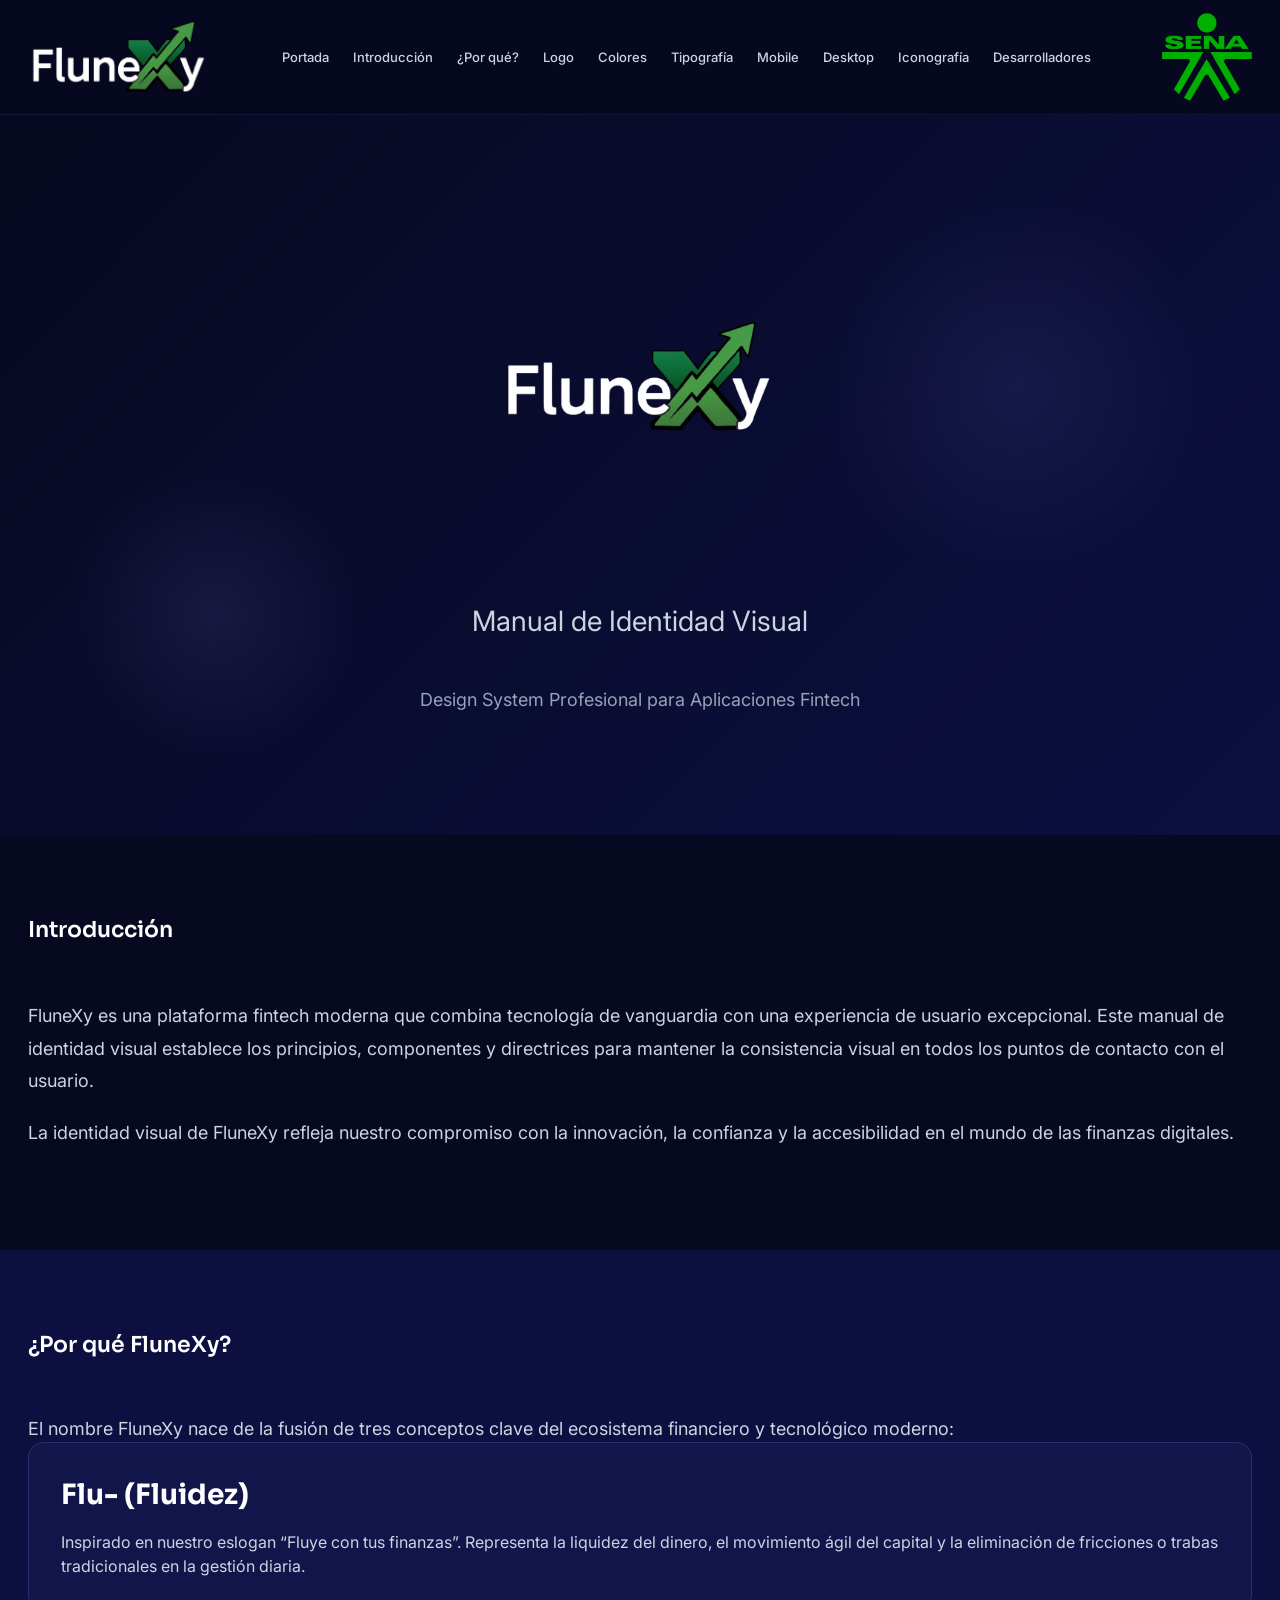
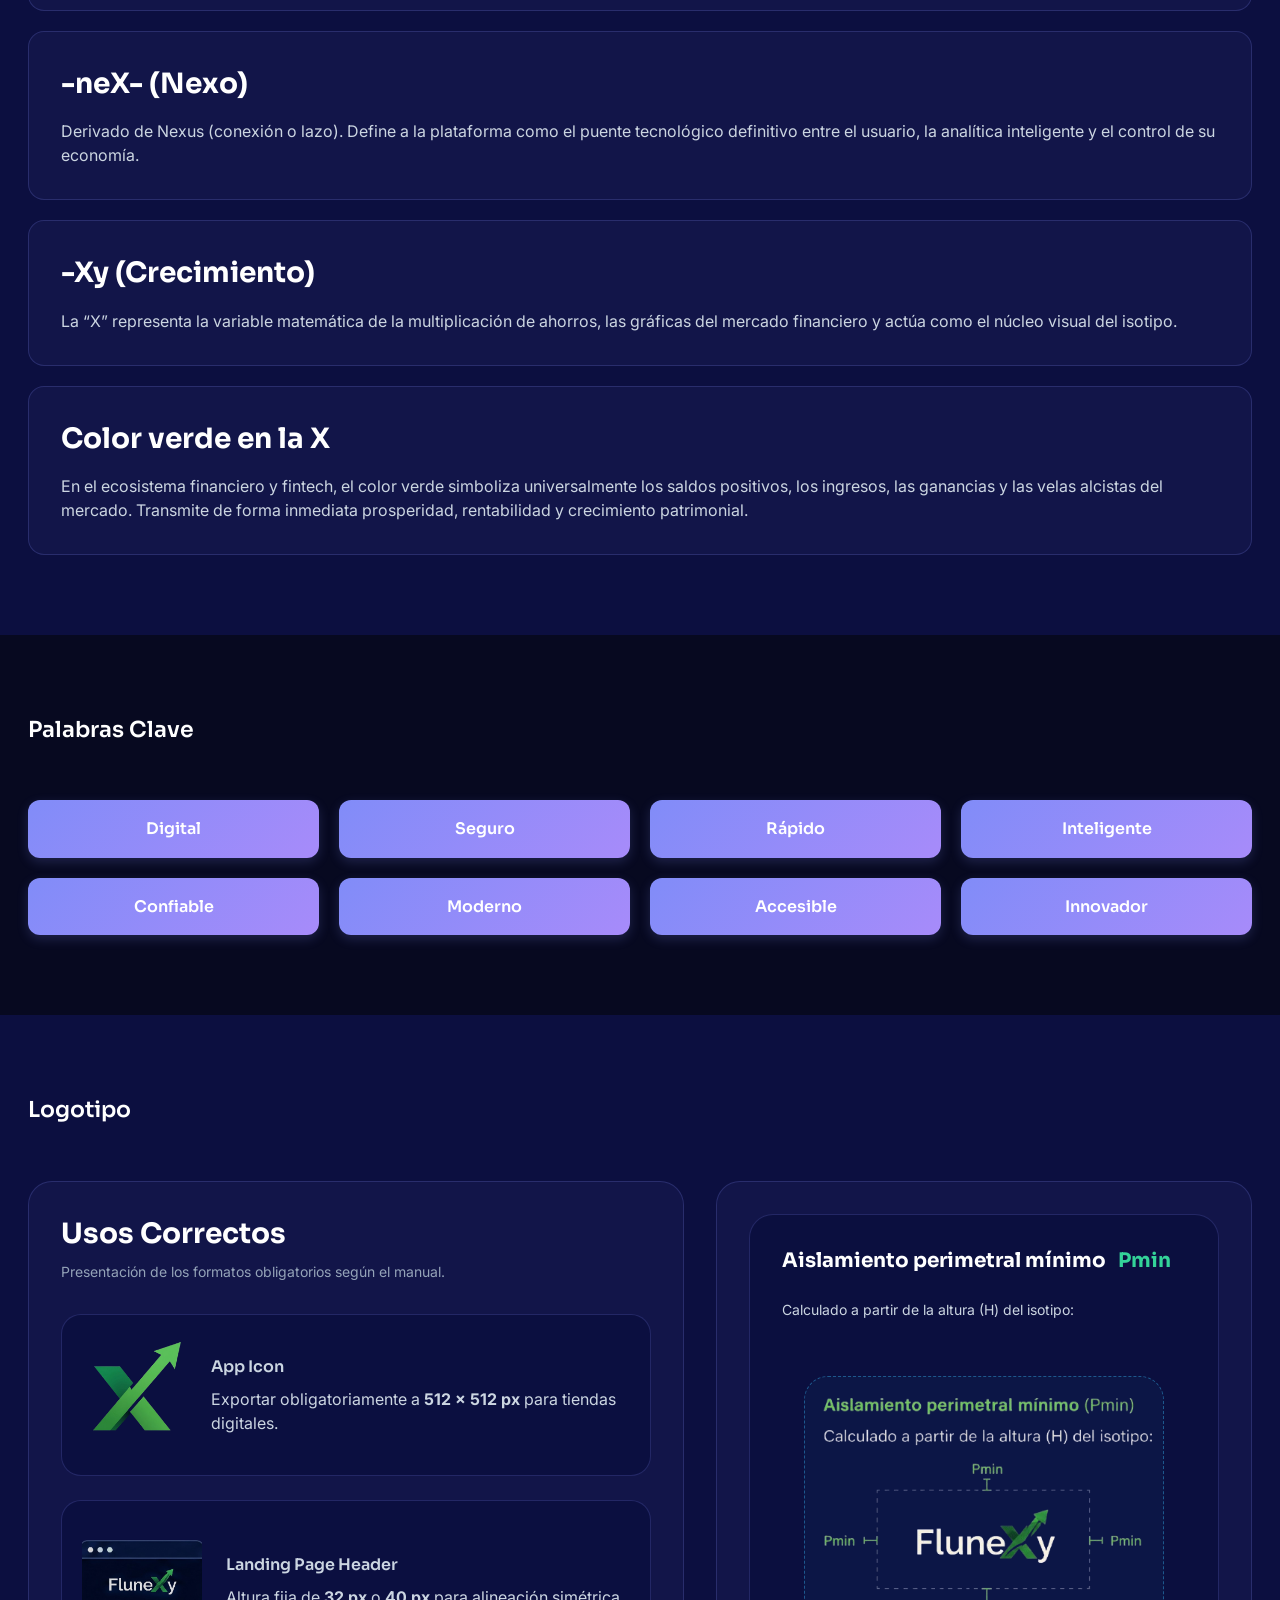
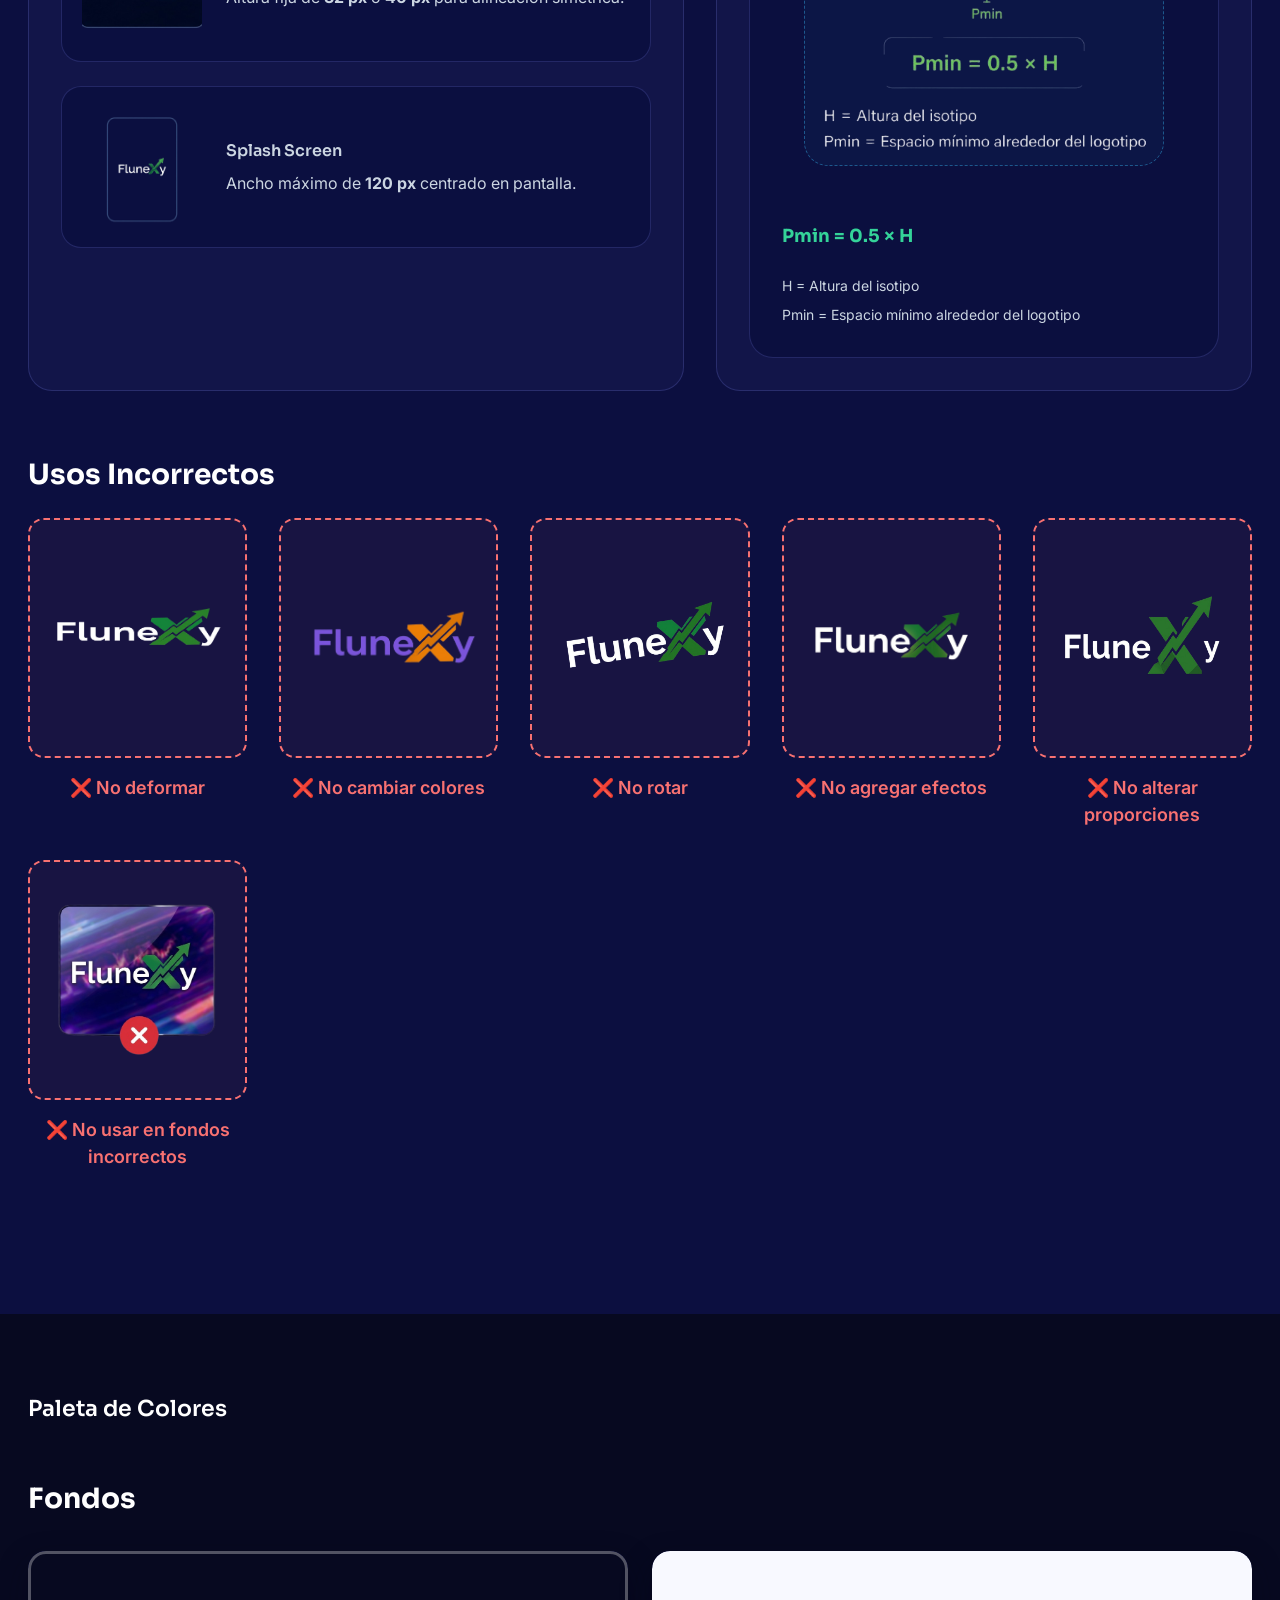
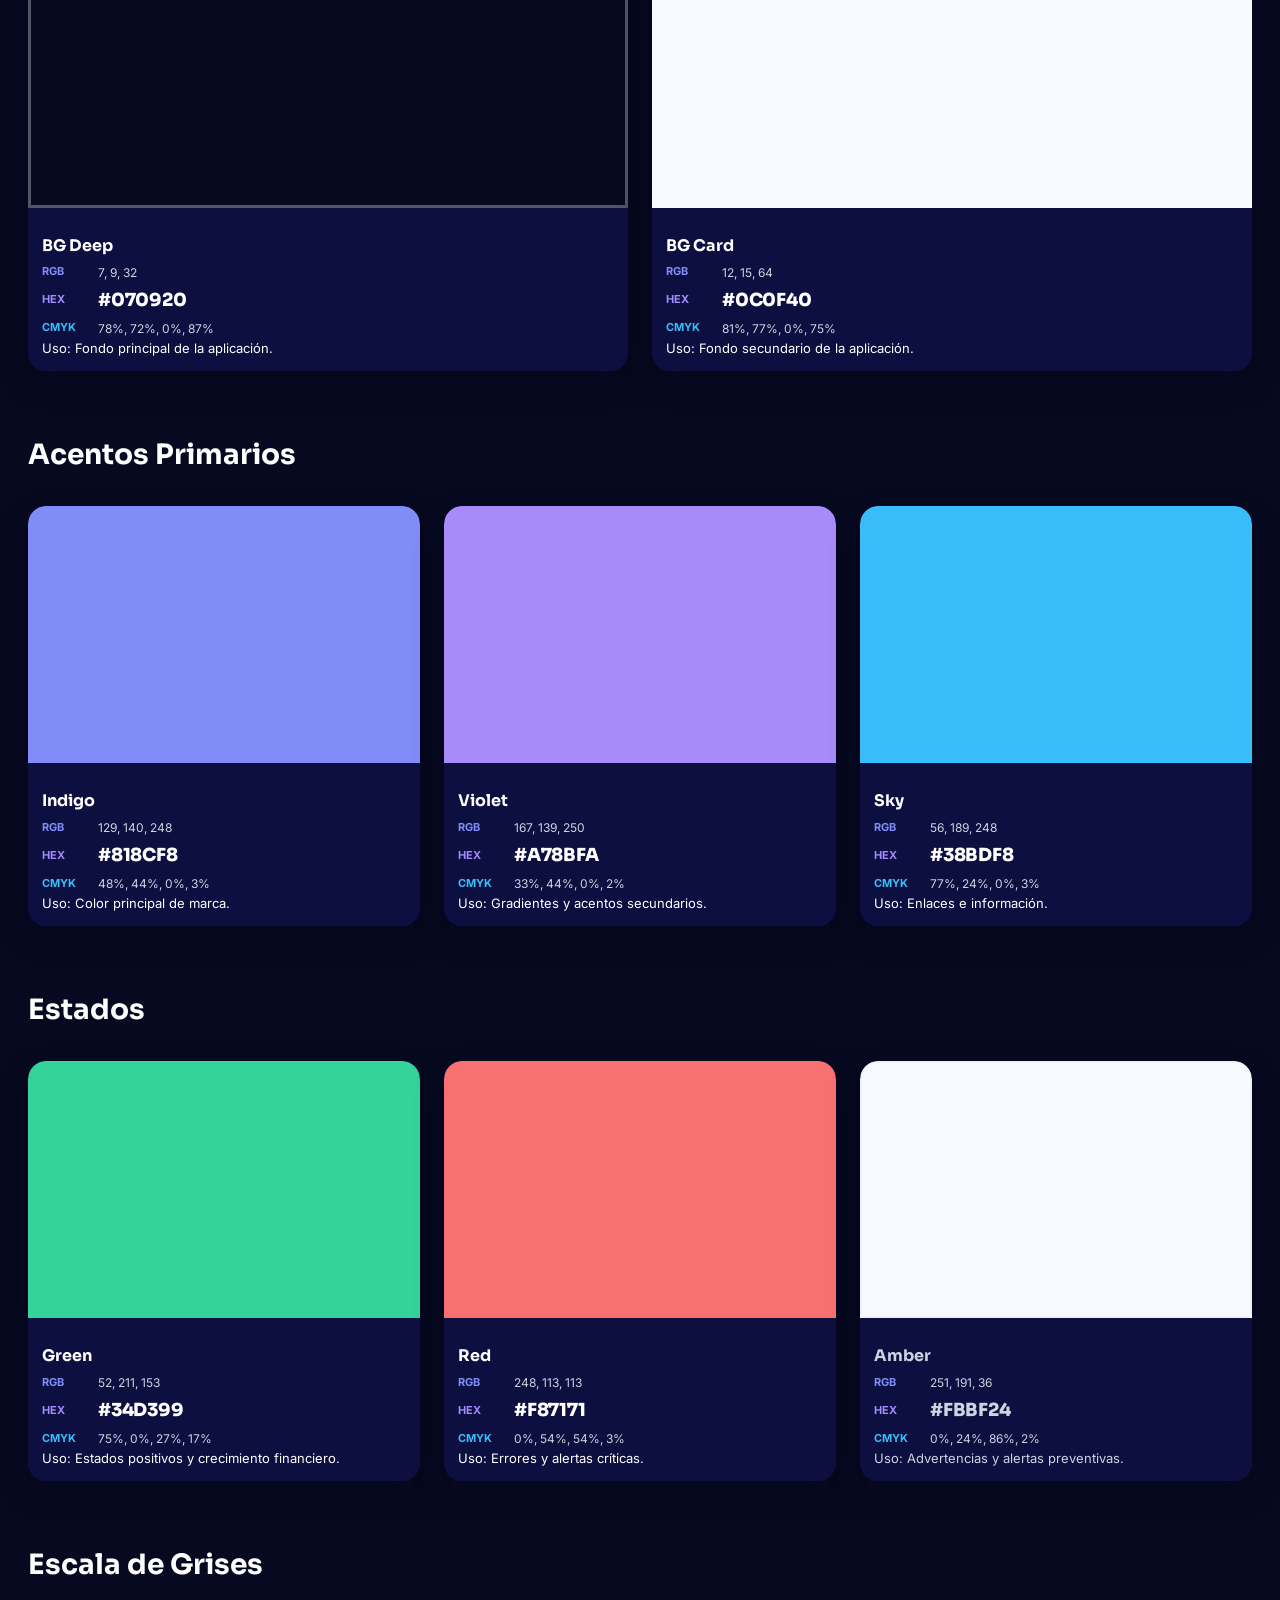
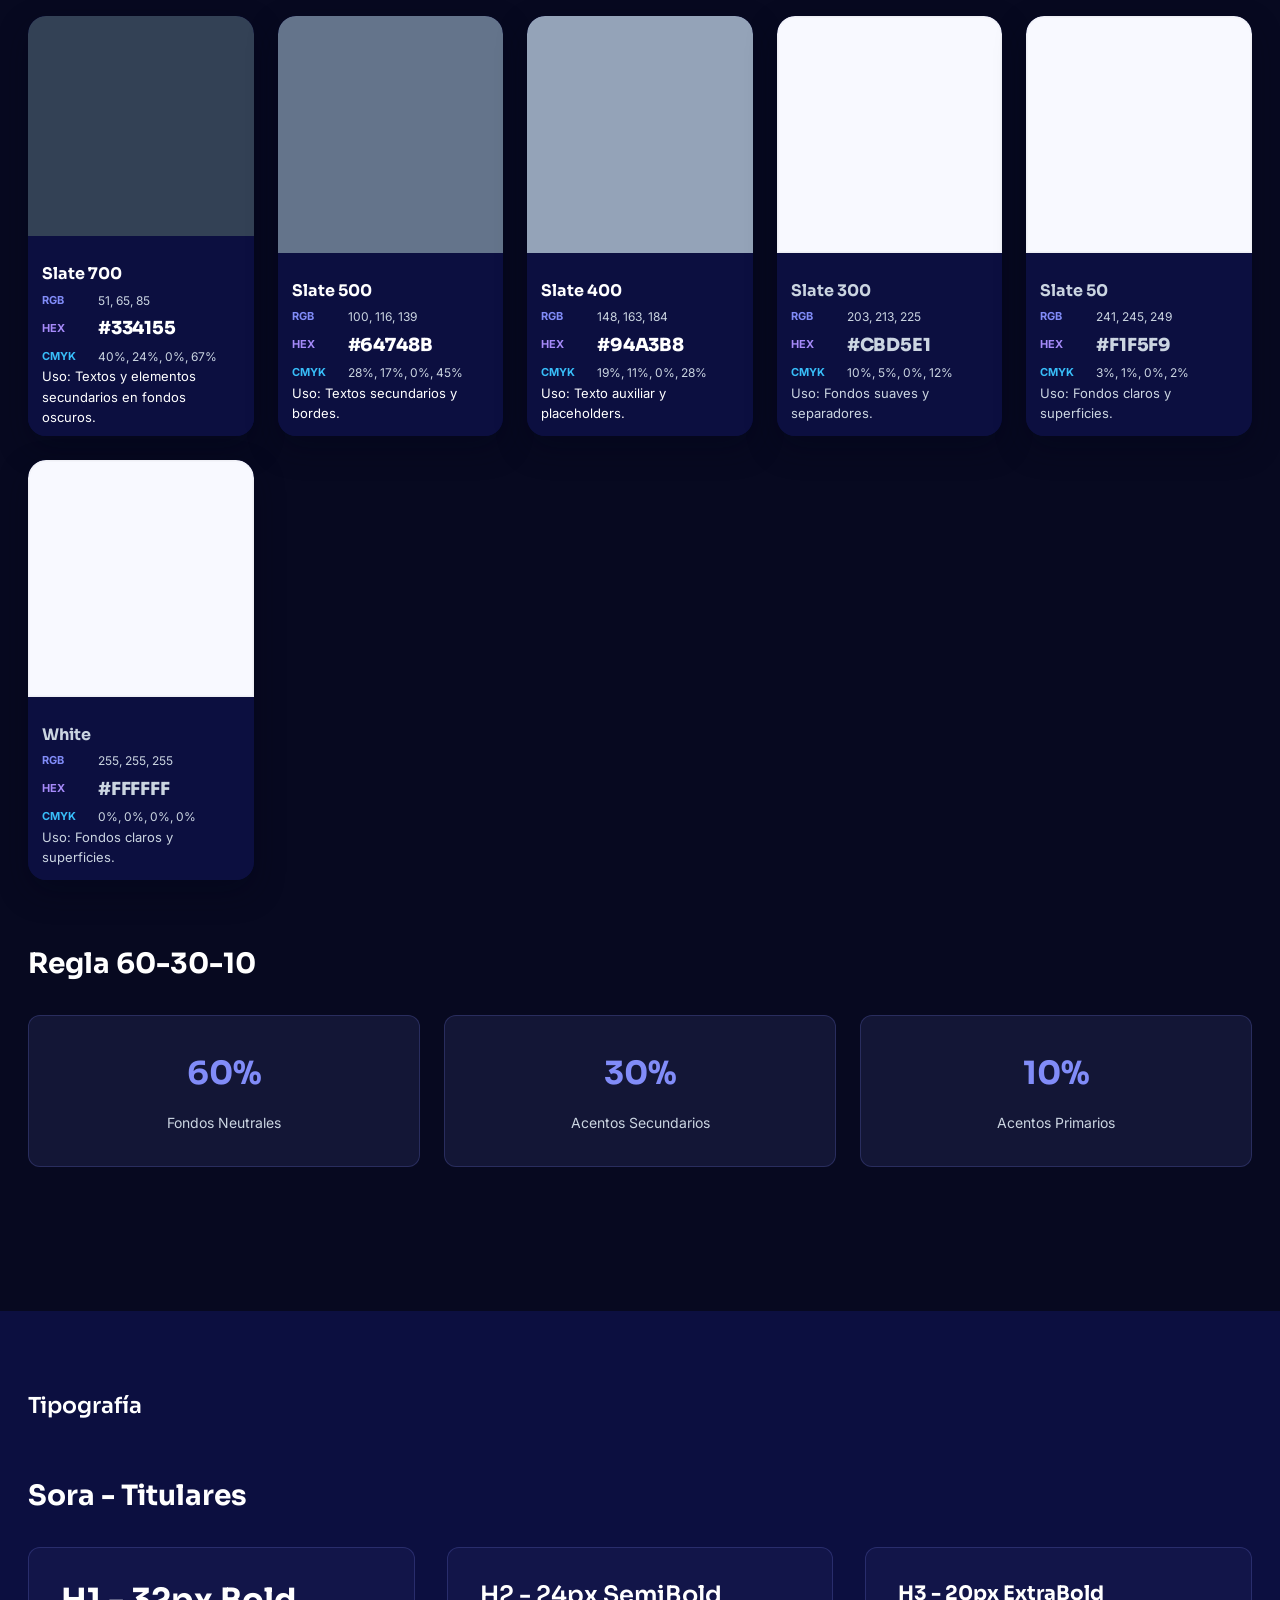
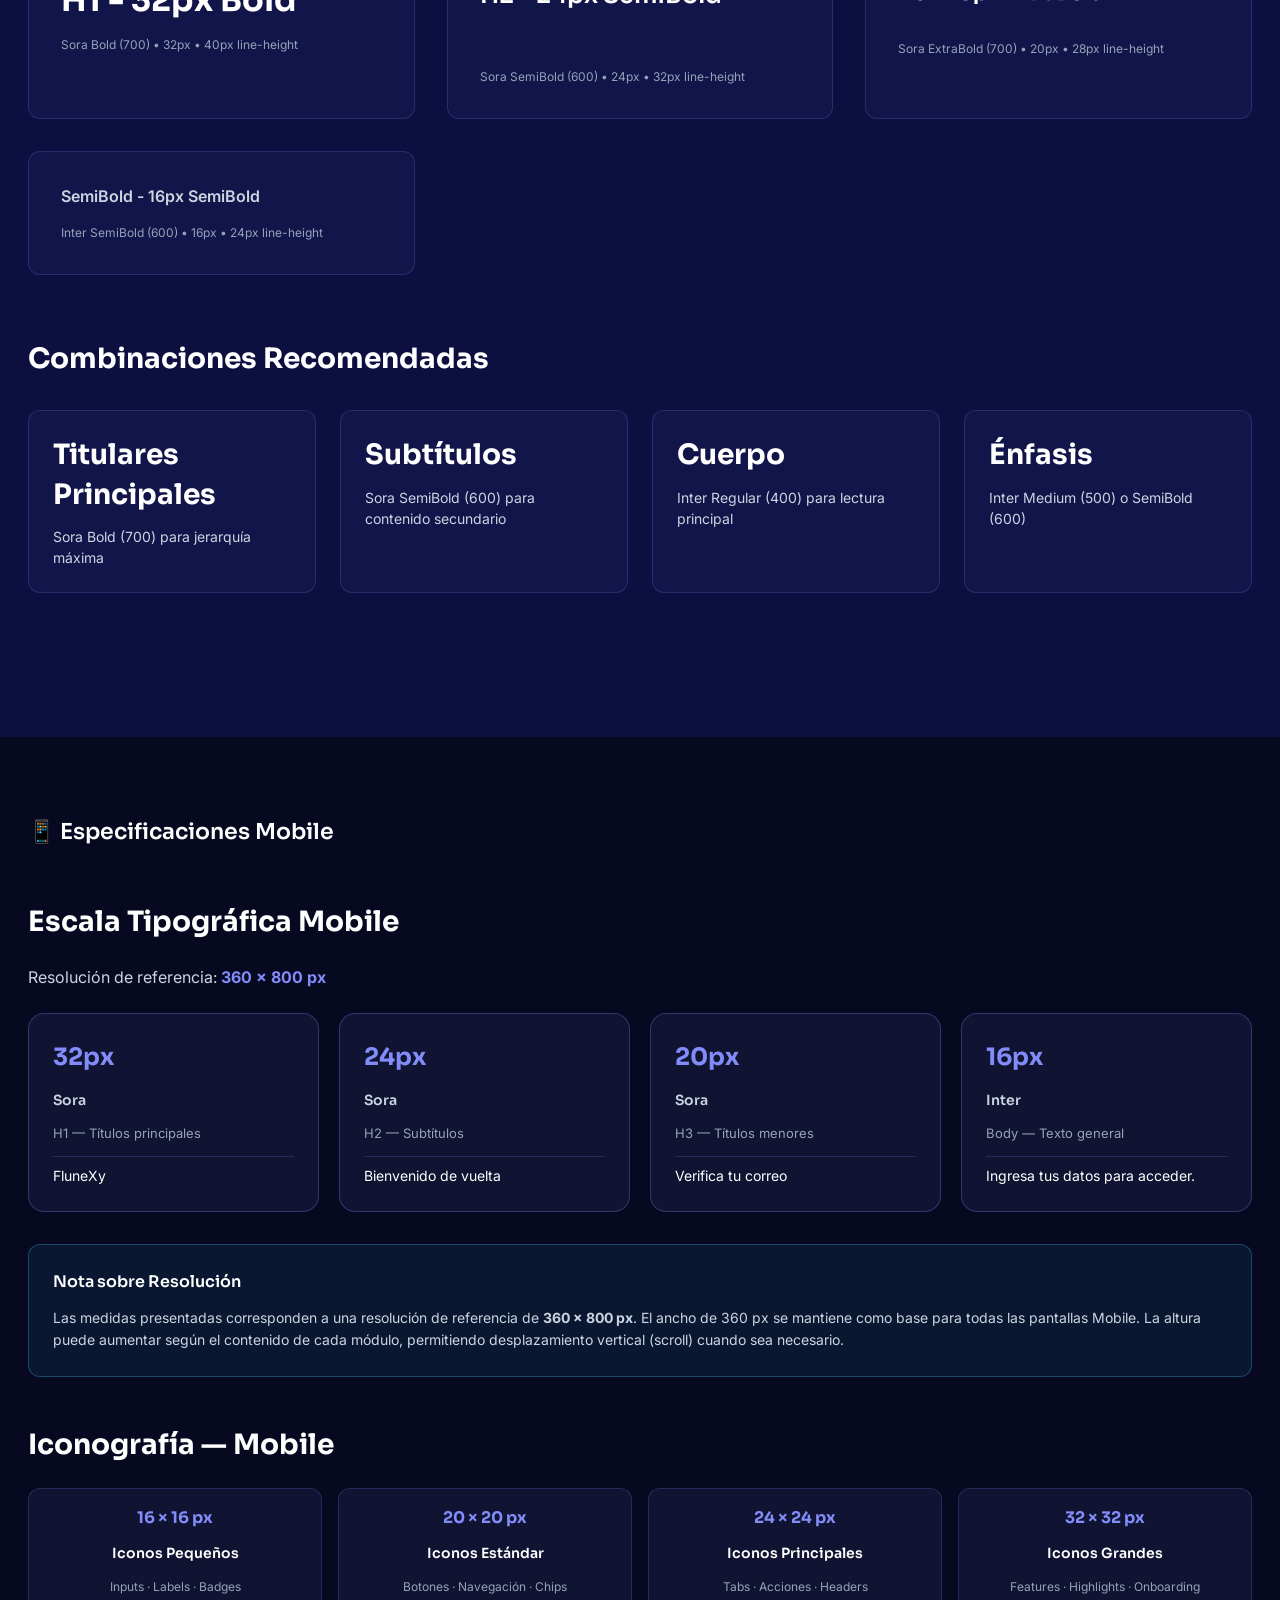
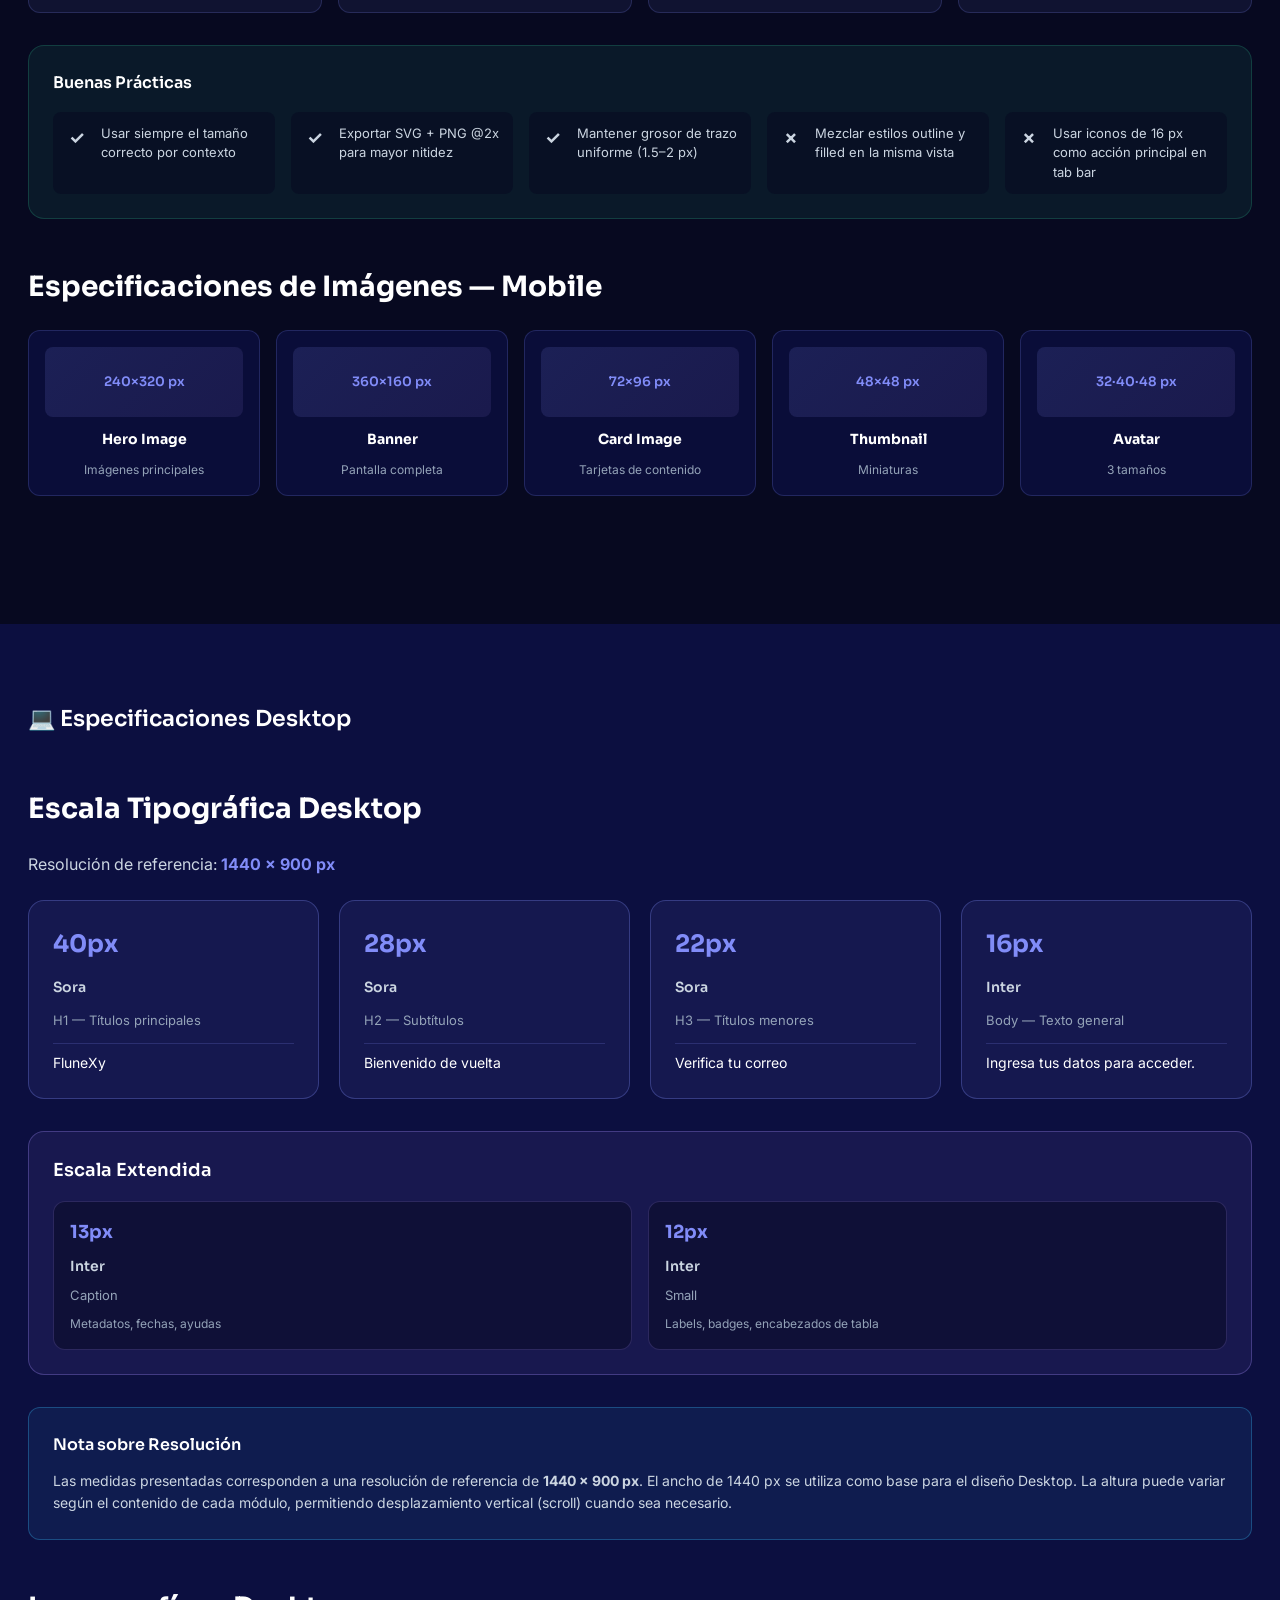
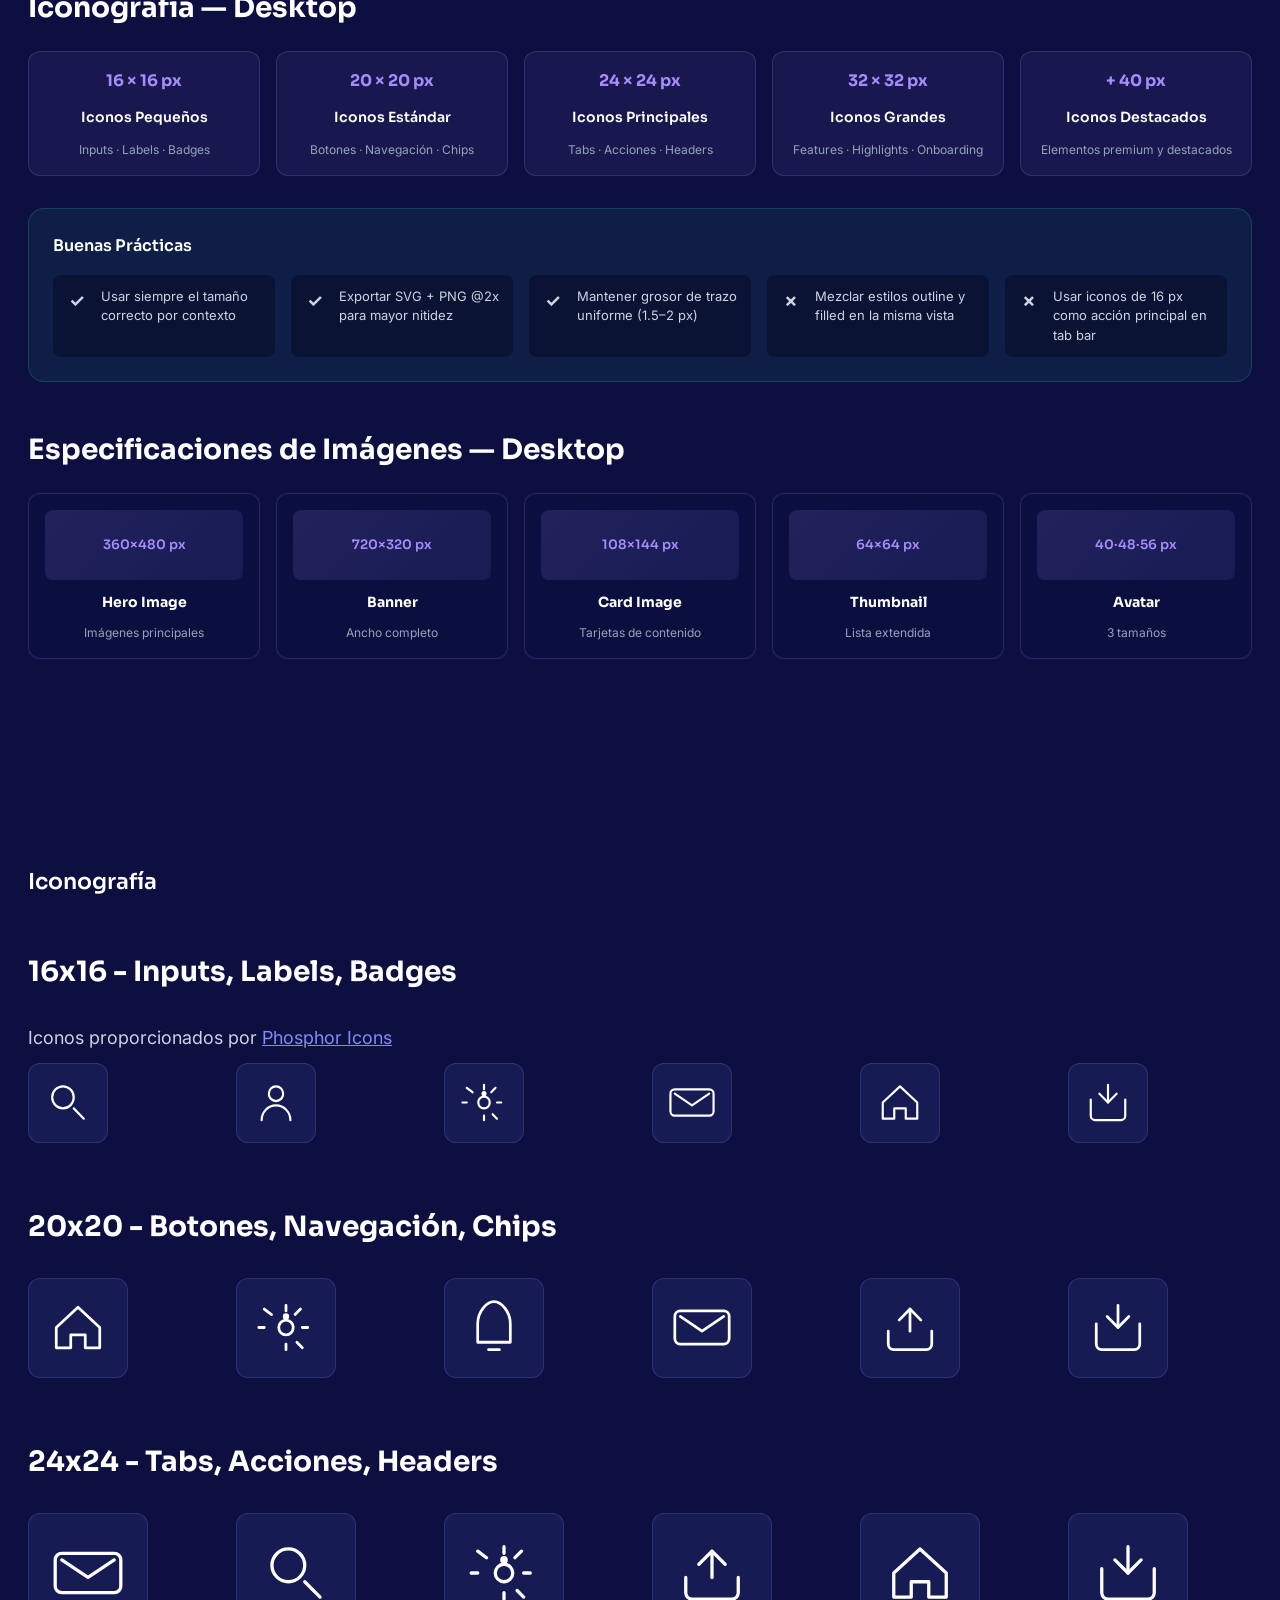
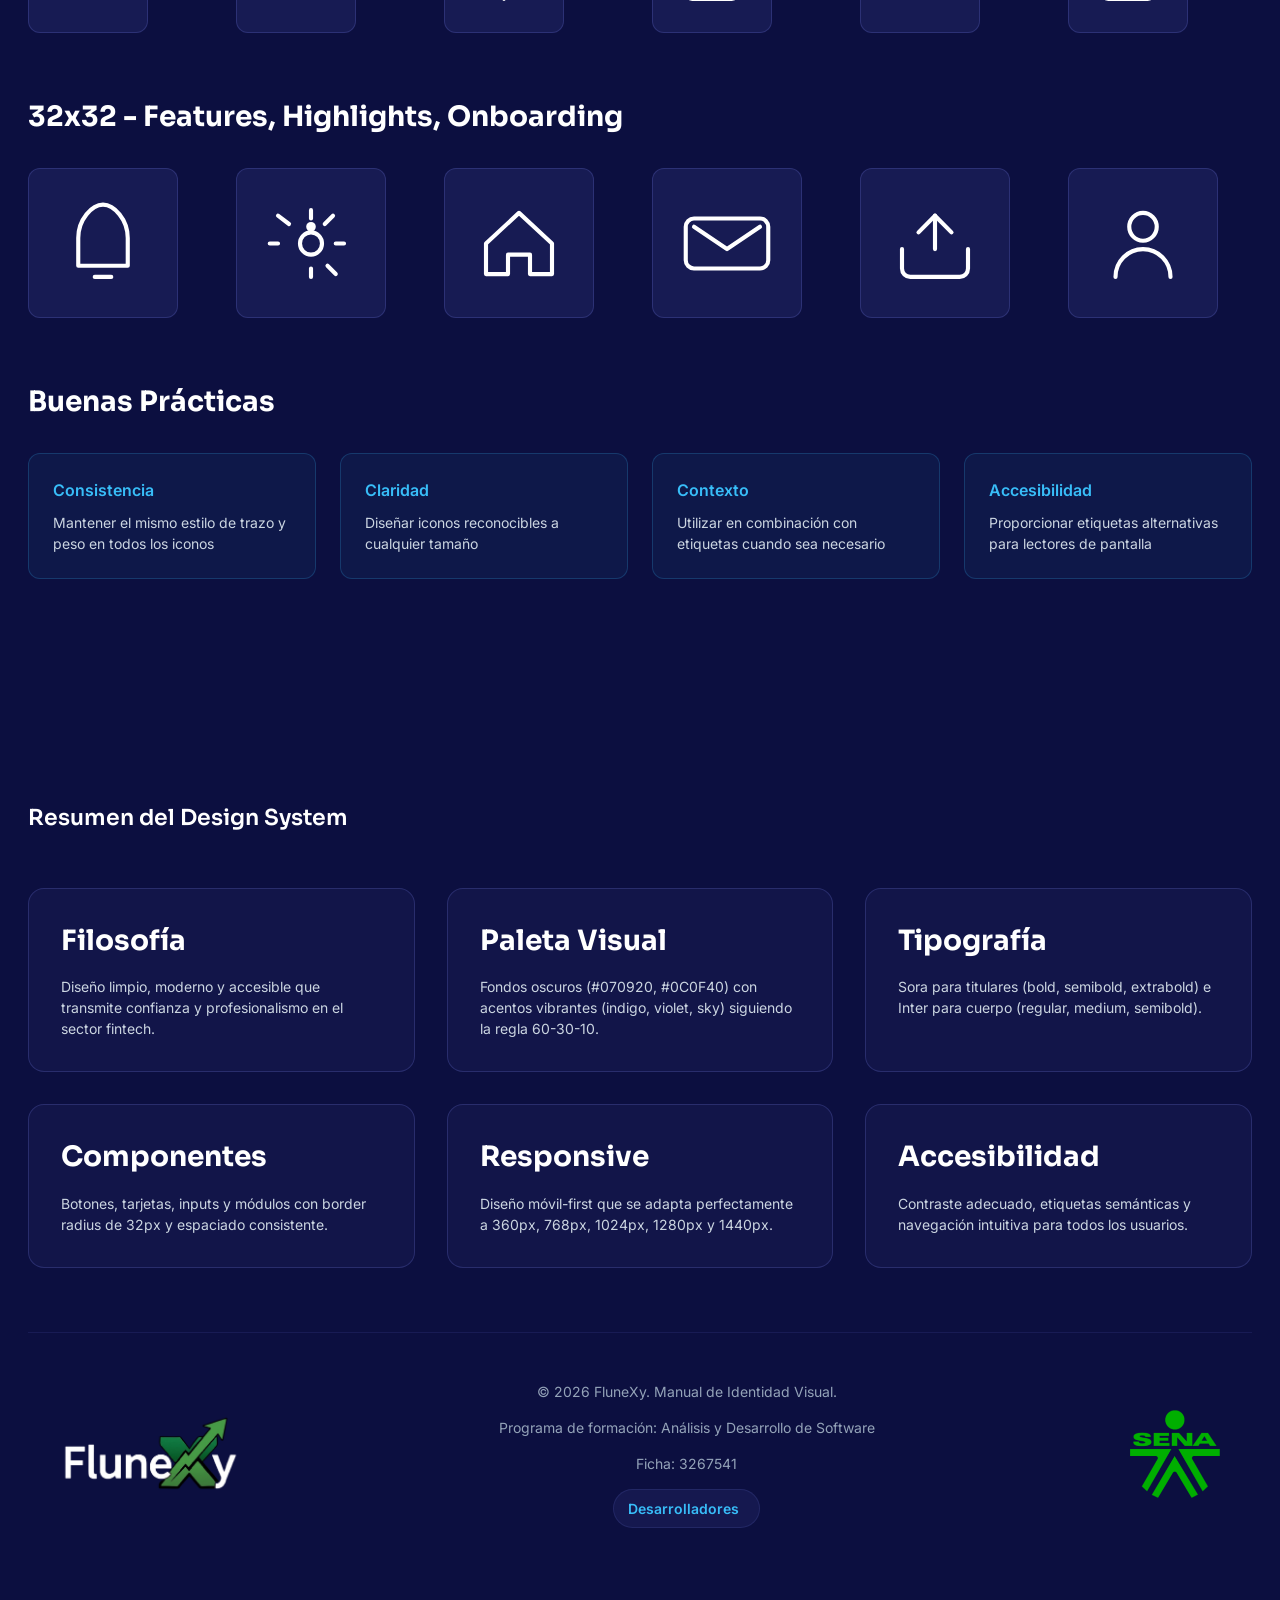
==== index.html @ e5142c1d "estructura manual identidad" ====
<!doctype html>
<html lang="es">
  <head>
    <meta charset="UTF-8" />
    <meta name="viewport" content="width=device-width, initial-scale=1.0" />
    <title>FluneXy - Manual de Identidad</title>
    <link rel="preconnect" href="https://fonts.googleapis.com" />
    <link rel="preconnect" href="https://fonts.gstatic.com" crossorigin />
    <link
      href="https://fonts.googleapis.com/css2?family=Sora:wght@400;600;700&family=Inter:wght@400;500;600&display=swap"
      rel="stylesheet"
    />
    <link rel="stylesheet" href="../css/style.css" />
    <link rel="icon" href="/assets/images/App Icon.png" type="image/x-icon">
  </head>
  <body>
    <!-- HEADER -->
    <header class="header">
      <div class="header-container">
        <a class="logo-header" href="#portada" aria-label="Ir al inicio">
          <img
            src="../assets/images/flunexy logo.png"
            alt="FluneXy logo"
            width="48"
            height="48"
          />
        </a>
        <nav class="nav-header">
          <a href="#portada">Portada</a>
          <a href="#introduccion">Introducción</a>
          <a href="#por-que">¿Por qué?</a>
          <a href="#logotipo">Logo</a>
          <a href="#colores">Colores</a>
          <a href="#tipografia">Tipografía</a>
          <a href="#mobile">Mobile</a>
          <a href="#desktop">Desktop</a>
          <a href="#iconografia">Iconografía</a>
          <a href="desarrolladores.html">Desarrolladores</a>
        </nav>
        <img
          class="logo-sena"
          src="../assets/images/logoSena.png"
          alt="SENA logo"
          width="60"
          height="60"
        />
      </div>
    </header>

    <!-- 1. PORTADA -->
    <section id="portada" class="hero">
      <div class="hero-content">
        <div class="logo-hero">
          <img
            src="../assets/images/flunexy logo.png"
            alt="FluneXy logo"
            width="280"
            height="280"
          />
        </div>
        <p class="subtitle">Manual de Identidad Visual</p>
        <p class="description">
          Design System Profesional para Aplicaciones Fintech
        </p>
      </div>
    </section>

    <!-- 2. INTRODUCCIÓN -->
    <section id="introduccion" class="section">
      <div class="container">
        <h2>Introducción</h2>
        <div class="intro-content">
          <div class="intro-text">
            <p>
              FluneXy es una plataforma fintech moderna que combina tecnología
              de vanguardia con una experiencia de usuario excepcional. Este
              manual de identidad visual establece los principios, componentes y
              directrices para mantener la consistencia visual en todos los
              puntos de contacto con el usuario.
            </p>
            <p>
              La identidad visual de FluneXy refleja nuestro compromiso con la
              innovación, la confianza y la accesibilidad en el mundo de las
              finanzas digitales.
            </p>
          </div>
        </div>
      </div>
    </section>

    <!-- 3. ¿POR QUÉ FLUNEXY? -->
    <section id="por-que" class="section bg-card">
      <div class="container">
        <h2>¿Por qué FluneXy?</h2>
        <div class="why-content">
          <p>
            El nombre FluneXy nace de la fusión de tres conceptos clave del
            ecosistema financiero y tecnológico moderno:
          </p>
          <div class="why-list">
            <div class="why-card">
              <h3>Flu- (Fluidez)</h3>
              <p>
                Inspirado en nuestro eslogan “Fluye con tus finanzas”. Representa
                la liquidez del dinero, el movimiento ágil del capital y la
                eliminación de fricciones o trabas tradicionales en la gestión
                diaria.
              </p>
            </div>
            <div class="why-card">
              <h3>-neX- (Nexo)</h3>
              <p>
                Derivado de Nexus (conexión o lazo). Define a la plataforma como
                el puente tecnológico definitivo entre el usuario, la analítica
                inteligente y el control de su economía.
              </p>
            </div>
            <div class="why-card">
              <h3>-Xy (Crecimiento)</h3>
              <p>
                La “X” representa la variable matemática de la multiplicación de
                ahorros, las gráficas del mercado financiero y actúa como el
                núcleo visual del isotipo.
              </p>
            </div>
            <div class="why-card">
              <h3>Color verde en la X</h3>
              <p>
                En el ecosistema financiero y fintech, el color verde simboliza
                universalmente los saldos positivos, los ingresos, las ganancias
                y las velas alcistas del mercado. Transmite de forma inmediata
                prosperidad, rentabilidad y crecimiento patrimonial.
              </p>
            </div>
          </div>
        </div>
      </div>
    </section>

    <!-- 4. PALABRAS CLAVE -->
    <section id="palabras-clave" class="section">
      <div class="container">
        <h2>Palabras Clave</h2>
        <div class="keywords-grid">
          <div class="keyword-badge">Digital</div>
          <div class="keyword-badge">Seguro</div>
          <div class="keyword-badge">Rápido</div>
          <div class="keyword-badge">Inteligente</div>
          <div class="keyword-badge">Confiable</div>
          <div class="keyword-badge">Moderno</div>
          <div class="keyword-badge">Accesible</div>
          <div class="keyword-badge">Innovador</div>
        </div>
      </div>
    </section>

    <!-- 5. LOGOTIPO -->
    <section id="logotipo" class="section bg-card">
      <div class="container">
        <h2>Logotipo</h2>

        <div class="logo-main-grid">
          <div class="logo-main-panel">
            <div class="logo-panel-header">
              <h3>Usos Correctos</h3>
              <p>Presentación de los formatos obligatorios según el manual.</p>
            </div>
            <div class="logo-cards-list">
              <div class="logo-card">
                <div class="logo-preview large">
                  <img
                    src="/assets/images/App Icon.png"
                    alt="Uso correcto 1"
                  />
                </div>
                <div class="logo-card-copy">
                  <p class="logo-card-title">App Icon</p>
                  <p>
                    Exportar obligatoriamente a
                    <strong>512 × 512 px</strong> para tiendas digitales.
                  </p>
                </div>
              </div>
              <div class="logo-card">
                <div class="logo-preview compact">
                  <img
                    src="/assets/images/Landing Page Header.png"
                    alt="Uso correcto 2"
                  />
                </div>
                <div class="logo-card-copy">
                  <p class="logo-card-title">Landing Page Header</p>
                  <p>
                    Altura fija de <strong>32 px</strong> o
                    <strong>40 px</strong> para alineación simétrica.
                  </p>
                </div>
              </div>
              <div class="logo-card">
                <div class="logo-preview small">
                  <img
                    src="/assets/images/Splash screen.png"
                    alt="Uso correcto 3"
                  />
                </div>
                <div class="logo-card-copy">
                  <p class="logo-card-title">Splash Screen</p>
                  <p>
                    Ancho máximo de <strong>120 px</strong> centrado en
                    pantalla.
                  </p>
                </div>
              </div>
            </div>
          </div>
          <div class="logo-main-panel">
            <div class="logo-perimeter-card">
              <h3>Aislamiento perimetral mínimo <span>Pmin</span></h3>
              <p>Calculado a partir de la altura (H) del isotipo:</p>
              <div class="perimeter-diagram">
                <div class="perimeter-border">
                  <img src="../assets/images/Aislamiento perimetral mínimo .png" alt="Aislamiento perimetral mínimo" class="perimeter-image" />
                </div>
              </div>
              <div class="perimeter-formula">Pmin = 0.5 × H</div>
              <div class="perimeter-note">
                <p>H = Altura del isotipo</p>
                <p>Pmin = Espacio mínimo alrededor del logotipo</p>
              </div>
            </div>
          </div>
        </div>

        <!-- Usos Incorrectos -->
        <div class="logo-section">
          <h3>Usos Incorrectos</h3>
          <div class="incorrect-usage-grid">
            <div class="incorrect-usage-card">
              <div class="logo-incorrect">
                <img
                  src="../assets/images/No deformar.png"
                  alt="No deformar"
                />
              </div>
              <p>❌ No deformar</p>
            </div>
            <div class="incorrect-usage-card">
              <div class="logo-incorrect">
                <img
                  src="../assets/images/No cambiar colores .png"
                  alt="No cambiar colores"
                />
              </div>
              <p>❌ No cambiar colores</p>
            </div>
            <div class="incorrect-usage-card">
              <div class="logo-incorrect">
                <img
                  src="../assets/images/No rotar.png"
                  alt="No rotar"
                />
              </div>
              <p>❌ No rotar</p>
            </div>
            <div class="incorrect-usage-card">
              <div class="logo-incorrect">
                <img
                  src="../assets/images/No agregar efectos.png"
                  alt="No agregar efectos"
                />
              </div>
              <p>❌ No agregar efectos</p>
            </div>
            <div class="incorrect-usage-card">
              <div class="logo-incorrect">
                <img
                  src="../assets/images/No alterar proporciones.png"
                  alt="No alterar proporciones"
                />
              </div>
              <p>❌ No alterar proporciones</p>
            </div>
            <div class="incorrect-usage-card">
              <div class="logo-incorrect">
                <img
                  src="../assets/images/no usar en fondos incorrectos.png"
                  alt="No usar en fondos incorrectos"
                />
              </div>
              <p>❌ No usar en fondos incorrectos</p>
            </div>
          </div>
        </div>
      </div>
    </section>

    <!-- 6. PALETA DE COLORES -->
    <section id="colores" class="section">
      <div class="container">
        <h2>Paleta de Colores</h2>

        <div class="colors-subsection">
          <h3>Fondos</h3>
          <div class="color-grid">
            <div class="color-card dark-bg-card">
              <div class="color-top" style="background-color: #070920;" data-contrast="dark" aria-hidden="true"></div>
              <div class="color-bottom">
                <div class="color-divider" aria-hidden="true"></div>
                <div class="color-meta">
                  <div class="color-name">BG Deep</div>
                  <div class="tech-table">
                    <div class="tech-row"><span class="tech-label rgb">RGB</span><span class="tech-value">7, 9, 32</span></div>
                    <div class="tech-row"><span class="tech-label hex">HEX</span><span class="tech-value hex-value">#070920</span></div>
                    <div class="tech-row"><span class="tech-label cmyk">CMYK</span><span class="tech-value">78%, 72%, 0%, 87%</span></div>
                  </div>
                  <div class="color-use">Uso: Fondo principal de la aplicación.</div>
                </div>
              </div>
            </div>

            <div class="color-card">
              <div class="color-top" style="background-color: #F8F9FF
;" data-contrast="dark" aria-hidden="true"></div>
              <div class="color-bottom">
                <div class="color-divider" aria-hidden="true"></div>
                <div class="color-meta">
                  <div class="color-name">BG Card</div>
                  <div class="tech-table">
                    <div class="tech-row"><span class="tech-label rgb">RGB</span><span class="tech-value">12, 15, 64</span></div>
                    <div class="tech-row"><span class="tech-label hex">HEX</span><span class="tech-value hex-value">#0C0F40</span></div>
                    <div class="tech-row"><span class="tech-label cmyk">CMYK</span><span class="tech-value">81%, 77%, 0%, 75%</span></div>
                  </div>
                  <div class="color-use">Uso: Fondo secundario de la aplicación.</div>
                </div>
              </div>
            </div>
          </div>
        </div>

        <div class="colors-subsection">
          <h3>Acentos Primarios</h3>
          <div class="color-grid">
            <div class="color-card">
              <div class="color-top" style="background-color: #818CF8;" data-contrast="dark" aria-hidden="true"></div>
              <div class="color-bottom">
                <div class="color-divider" aria-hidden="true"></div>
                <div class="color-meta">
                  <div class="color-name">Indigo</div>
                  <div class="tech-table">
                    <div class="tech-row"><span class="tech-label rgb">RGB</span><span class="tech-value">129, 140, 248</span></div>
                    <div class="tech-row"><span class="tech-label hex">HEX</span><span class="tech-value hex-value">#818CF8</span></div>
                    <div class="tech-row"><span class="tech-label cmyk">CMYK</span><span class="tech-value">48%, 44%, 0%, 3%</span></div>
                  </div>
                  <div class="color-use">Uso: Color principal de marca.</div>
                </div>
              </div>
            </div>

            <div class="color-card">
              <div class="color-top" style="background-color: #A78BFA;" data-contrast="dark" aria-hidden="true"></div>
              <div class="color-bottom">
                <div class="color-divider" aria-hidden="true"></div>
                <div class="color-meta">
                  <div class="color-name">Violet</div>
                  <div class="tech-table">
                    <div class="tech-row"><span class="tech-label rgb">RGB</span><span class="tech-value">167, 139, 250</span></div>
                    <div class="tech-row"><span class="tech-label hex">HEX</span><span class="tech-value hex-value">#A78BFA</span></div>
                    <div class="tech-row"><span class="tech-label cmyk">CMYK</span><span class="tech-value">33%, 44%, 0%, 2%</span></div>
                  </div>
                  <div class="color-use">Uso: Gradientes y acentos secundarios.</div>
                </div>
              </div>
            </div>

            <div class="color-card">
              <div class="color-top" style="background-color: #38BDF8;" data-contrast="dark" aria-hidden="true"></div>
              <div class="color-bottom">
                <div class="color-divider" aria-hidden="true"></div>
                <div class="color-meta">
                  <div class="color-name">Sky</div>
                  <div class="tech-table">
                    <div class="tech-row"><span class="tech-label rgb">RGB</span><span class="tech-value">56, 189, 248</span></div>
                    <div class="tech-row"><span class="tech-label hex">HEX</span><span class="tech-value hex-value">#38BDF8</span></div>
                    <div class="tech-row"><span class="tech-label cmyk">CMYK</span><span class="tech-value">77%, 24%, 0%, 3%</span></div>
                  </div>
                  <div class="color-use">Uso: Enlaces e información.</div>
                </div>
              </div>
            </div>
          </div>
        </div>

        <div class="colors-subsection">
          <h3>Estados</h3>
          <div class="color-grid">
            <div class="color-card">
              <div class="color-top" style="background-color: #34D399;" data-contrast="dark" aria-hidden="true"></div>
              <div class="color-bottom">
                <div class="color-divider" aria-hidden="true"></div>
                <div class="color-meta">
                  <div class="color-name">Green</div>
                  <div class="tech-table">
                    <div class="tech-row"><span class="tech-label rgb">RGB</span><span class="tech-value">52, 211, 153</span></div>
                    <div class="tech-row"><span class="tech-label hex">HEX</span><span class="tech-value hex-value">#34D399</span></div>
                    <div class="tech-row"><span class="tech-label cmyk">CMYK</span><span class="tech-value">75%, 0%, 27%, 17%</span></div>
                  </div>
                  <div class="color-use">Uso: Estados positivos y crecimiento financiero.</div>
                </div>
              </div>
            </div>

            <div class="color-card">
              <div class="color-top" style="background-color: #F87171;" data-contrast="dark" aria-hidden="true"></div>
              <div class="color-bottom">
                <div class="color-divider" aria-hidden="true"></div>
                <div class="color-meta">
                  <div class="color-name">Red</div>
                  <div class="tech-table">
                    <div class="tech-row"><span class="tech-label rgb">RGB</span><span class="tech-value">248, 113, 113</span></div>
                    <div class="tech-row"><span class="tech-label hex">HEX</span><span class="tech-value hex-value">#F87171</span></div>
                    <div class="tech-row"><span class="tech-label cmyk">CMYK</span><span class="tech-value">0%, 54%, 54%, 3%</span></div>
                  </div>
                  <div class="color-use">Uso: Errores y alertas críticas.</div>
                </div>
              </div>
            </div>

            <div class="color-card">
              <div class="color-top" style="background-color: #FBBF24;" data-contrast="light" aria-hidden="true"></div>
              <div class="color-bottom">
                <div class="color-divider" aria-hidden="true"></div>
                <div class="color-meta">
                  <div class="color-name">Amber</div>
                  <div class="tech-table">
                    <div class="tech-row"><span class="tech-label rgb">RGB</span><span class="tech-value">251, 191, 36</span></div>
                    <div class="tech-row"><span class="tech-label hex">HEX</span><span class="tech-value hex-value">#FBBF24</span></div>
                    <div class="tech-row"><span class="tech-label cmyk">CMYK</span><span class="tech-value">0%, 24%, 86%, 2%</span></div>
                  </div>
                  <div class="color-use">Uso: Advertencias y alertas preventivas.</div>
                </div>
              </div>
            </div>
          </div>
        </div>

        <div class="colors-subsection">
          <h3>Escala de Grises</h3>
          <div class="color-grid">
            <div class="color-card">
              <div class="color-top" style="background-color: #334155;" data-contrast="dark" aria-hidden="true"></div>
              <div class="color-bottom">
                <div class="color-divider" aria-hidden="true"></div>
                <div class="color-meta">
                  <div class="color-name">Slate 700</div>
                  <div class="tech-table">
                    <div class="tech-row"><span class="tech-label rgb">RGB</span><span class="tech-value">51, 65, 85</span></div>
                    <div class="tech-row"><span class="tech-label hex">HEX</span><span class="tech-value hex-value">#334155</span></div>
                    <div class="tech-row"><span class="tech-label cmyk">CMYK</span><span class="tech-value">40%, 24%, 0%, 67%</span></div>
                  </div>
                  <div class="color-use">Uso: Textos y elementos secundarios en fondos oscuros.</div>
                </div>
              </div>
            </div>

            <div class="color-card">
              <div class="color-top" style="background-color: #64748B;" data-contrast="dark" aria-hidden="true"></div>
              <div class="color-bottom">
                <div class="color-divider" aria-hidden="true"></div>
                <div class="color-meta">
                  <div class="color-name">Slate 500</div>
                  <div class="tech-table">
                    <div class="tech-row"><span class="tech-label rgb">RGB</span><span class="tech-value">100, 116, 139</span></div>
                    <div class="tech-row"><span class="tech-label hex">HEX</span><span class="tech-value hex-value">#64748B</span></div>
                    <div class="tech-row"><span class="tech-label cmyk">CMYK</span><span class="tech-value">28%, 17%, 0%, 45%</span></div>
                  </div>
                  <div class="color-use">Uso: Textos secundarios y bordes.</div>
                </div>
              </div>
            </div>

            <div class="color-card">
              <div class="color-top" style="background-color: #94A3B8;" data-contrast="dark" aria-hidden="true"></div>
              <div class="color-bottom">
                <div class="color-divider" aria-hidden="true"></div>
                <div class="color-meta">
                  <div class="color-name">Slate 400</div>
                  <div class="tech-table">
                    <div class="tech-row"><span class="tech-label rgb">RGB</span><span class="tech-value">148, 163, 184</span></div>
                    <div class="tech-row"><span class="tech-label hex">HEX</span><span class="tech-value hex-value">#94A3B8</span></div>
                    <div class="tech-row"><span class="tech-label cmyk">CMYK</span><span class="tech-value">19%, 11%, 0%, 28%</span></div>
                  </div>
                  <div class="color-use">Uso: Texto auxiliar y placeholders.</div>
                </div>
              </div>
            </div>

            <div class="color-card">
              <div class="color-top" style="background-color: #CBD5E1;" data-contrast="light" aria-hidden="true"></div>
              <div class="color-bottom">
                <div class="color-divider" aria-hidden="true"></div>
                <div class="color-meta">
                  <div class="color-name">Slate 300</div>
                  <div class="tech-table">
                    <div class="tech-row"><span class="tech-label rgb">RGB</span><span class="tech-value">203, 213, 225</span></div>
                    <div class="tech-row"><span class="tech-label hex">HEX</span><span class="tech-value hex-value">#CBD5E1</span></div>
                    <div class="tech-row"><span class="tech-label cmyk">CMYK</span><span class="tech-value">10%, 5%, 0%, 12%</span></div>
                  </div>
                  <div class="color-use">Uso: Fondos suaves y separadores.</div>
                </div>
              </div>
            </div>

            <div class="color-card">
              <div class="color-top" style="background-color: #F1F5F9;" data-contrast="light" aria-hidden="true"></div>
              <div class="color-bottom">
                <div class="color-divider" aria-hidden="true"></div>
                <div class="color-meta">
                  <div class="color-name">Slate 50</div>
                  <div class="tech-table">
                    <div class="tech-row"><span class="tech-label rgb">RGB</span><span class="tech-value">241, 245, 249</span></div>
                    <div class="tech-row"><span class="tech-label hex">HEX</span><span class="tech-value hex-value">#F1F5F9</span></div>
                    <div class="tech-row"><span class="tech-label cmyk">CMYK</span><span class="tech-value">3%, 1%, 0%, 2%</span></div>
                  </div>
                  <div class="color-use">Uso: Fondos claros y superficies.</div>
                </div>
              </div>
            </div>

            <div class="color-card">
              <div class="color-top" style="background-color: #FFFFFF;" data-contrast="light" aria-hidden="true"></div>
              <div class="color-bottom">
                <div class="color-divider" aria-hidden="true"></div>
                <div class="color-meta">
                  <div class="color-name">White</div>
                  <div class="tech-table">
                    <div class="tech-row"><span class="tech-label rgb">RGB</span><span class="tech-value">255, 255, 255</span></div>
                    <div class="tech-row"><span class="tech-label hex">HEX</span><span class="tech-value hex-value">#FFFFFF</span></div>
                    <div class="tech-row"><span class="tech-label cmyk">CMYK</span><span class="tech-value">0%, 0%, 0%, 0%</span></div>
                  </div>
                  <div class="color-use">Uso: Fondos claros y superficies.</div>
                </div>
              </div>
            </div>
          </div>
        </div>

        <div class="colors-subsection">
          <h3>Regla 60-30-10</h3>
          <div class="ratio-explanation">
            <div class="ratio-item">
              <span class="ratio-percent">60%</span>
              <span class="ratio-name">Fondos Neutrales</span>
            </div>
            <div class="ratio-item">
              <span class="ratio-percent">30%</span>
              <span class="ratio-name">Acentos Secundarios</span>
            </div>
            <div class="ratio-item">
              <span class="ratio-percent">10%</span>
              <span class="ratio-name">Acentos Primarios</span>
            </div>
          </div>
        </div>
      </div>
    </section>

    <!-- 7. TIPOGRAFÍA -->
    <section id="tipografia" class="section bg-card">
      <div class="container">
        <h2>Tipografía</h2>

        <div class="typography-subsection">
          <h3>Sora - Titulares</h3>
          <div class="typography-showcase">
            <div class="typography-example">
              <h1 class="example-h1">H1 - 32px Bold</h1>
              <p class="spec">Sora Bold (700) • 32px • 40px line-height</p>
            </div>
            <div class="typography-example">
              <h2 class="example-h2">H2 - 24px SemiBold</h2>
              <p class="spec">Sora SemiBold (600) • 24px • 32px line-height</p>
            </div>
            <div class="typography-example">
              <h3 class="example-h3">H3 - 20px ExtraBold</h3>
              <p class="spec">Sora ExtraBold (700) • 20px • 28px line-height</p>
            </div>
            <div class="typography-example">
              <p class="example-semibold">SemiBold - 16px SemiBold</p>
              <p class="spec">Inter SemiBold (600) • 16px • 24px line-height</p>
            </div>
          </div>
        </div>

        <div class="typography-subsection">
          <h3>Combinaciones Recomendadas</h3>
          <div class="combinations-grid">
            <div class="combination-card">
              <h3>Titulares Principales</h3>
              <p class="body-text">Sora Bold (700) para jerarquía máxima</p>
            </div>
            <div class="combination-card">
              <h3>Subtítulos</h3>
              <p class="body-text">
                Sora SemiBold (600) para contenido secundario
              </p>
            </div>
            <div class="combination-card">
              <h3>Cuerpo</h3>
              <p class="body-text">
                Inter Regular (400) para lectura principal
              </p>
            </div>
            <div class="combination-card">
              <h3>Énfasis</h3>
              <p class="body-text">Inter Medium (500) o SemiBold (600)</p>
            </div>
          </div>
        </div>
      </div>
    </section>

    <!-- 8. ESPECIFICACIONES MOBILE -->
    <section id="mobile" class="section">
      <div class="container">
        <h2>📱 Especificaciones Mobile</h2>

        <div class="specs-subsection">
          <h3>Escala Tipográfica Mobile</h3>
          <p class="specs-intro">Resolución de referencia: <strong>360 × 800 px</strong></p>
          <div class="typography-specs-grid">
            <div class="typography-spec-card">
              <div class="spec-size">32px</div>
              <div class="spec-font">Sora</div>
              <div class="spec-usage">H1 — Títulos principales</div>
              <div class="spec-example">FluneXy</div>
            </div>
            <div class="typography-spec-card">
              <div class="spec-size">24px</div>
              <div class="spec-font">Sora</div>
              <div class="spec-usage">H2 — Subtítulos</div>
              <div class="spec-example">Bienvenido de vuelta</div>
            </div>
            <div class="typography-spec-card">
              <div class="spec-size">20px</div>
              <div class="spec-font">Sora</div>
              <div class="spec-usage">H3 — Títulos menores</div>
              <div class="spec-example">Verifica tu correo</div>
            </div>
            <div class="typography-spec-card">
              <div class="spec-size">16px</div>
              <div class="spec-font">Inter</div>
              <div class="spec-usage">Body — Texto general</div>
              <div class="spec-example">Ingresa tus datos para acceder.</div>
            </div>
          </div>
          <div class="specs-note">
            <h4>Nota sobre Resolución</h4>
            <p>Las medidas presentadas corresponden a una resolución de referencia de <strong>360 × 800 px</strong>. El ancho de 360 px se mantiene como base para todas las pantallas Mobile. La altura puede aumentar según el contenido de cada módulo, permitiendo desplazamiento vertical (scroll) cuando sea necesario.</p>
          </div>
        </div>

        <div class="specs-subsection">
          <h3>Iconografía — Mobile</h3>
          <div class="icon-specs-mobile-grid">
            <div class="icon-spec-mobile-card">
              <div class="icon-spec-size">16 × 16 px</div>
              <div class="icon-spec-name">Iconos Pequeños</div>
              <div class="icon-spec-context">Inputs · Labels · Badges</div>
            </div>
            <div class="icon-spec-mobile-card">
              <div class="icon-spec-size">20 × 20 px</div>
              <div class="icon-spec-name">Iconos Estándar</div>
              <div class="icon-spec-context">Botones · Navegación · Chips</div>
            </div>
            <div class="icon-spec-mobile-card">
              <div class="icon-spec-size">24 × 24 px</div>
              <div class="icon-spec-name">Iconos Principales</div>
              <div class="icon-spec-context">Tabs · Acciones · Headers</div>
            </div>
            <div class="icon-spec-mobile-card">
              <div class="icon-spec-size">32 × 32 px</div>
              <div class="icon-spec-name">Iconos Grandes</div>
              <div class="icon-spec-context">Features · Highlights · Onboarding</div>
            </div>
          </div>
          <div class="icon-practices-mobile">
            <h4>Buenas Prácticas</h4>
            <div class="practices-mobile-grid">
              <div class="practice-item">
                <span class="practice-icon">✓</span>
                <p>Usar siempre el tamaño correcto por contexto</p>
              </div>
              <div class="practice-item">
                <span class="practice-icon">✓</span>
                <p>Exportar SVG + PNG @2x para mayor nitidez</p>
              </div>
              <div class="practice-item">
                <span class="practice-icon">✓</span>
                <p>Mantener grosor de trazo uniforme (1.5–2 px)</p>
              </div>
              <div class="practice-item">
                <span class="practice-icon">✗</span>
                <p>Mezclar estilos outline y filled en la misma vista</p>
              </div>
              <div class="practice-item">
                <span class="practice-icon">✗</span>
                <p>Usar iconos de 16 px como acción principal en tab bar</p>
              </div>
            </div>
          </div>
        </div>

        <div class="specs-subsection">
          <h3>Especificaciones de Imágenes — Mobile</h3>
          <div class="image-specs-mobile-grid">
            <div class="image-spec-mobile-card">
              <div class="image-placeholder-mobile">
                <span>240×320 px</span>
              </div>
              <p><strong>Hero Image</strong></p>
              <small>Imágenes principales</small>
            </div>
            <div class="image-spec-mobile-card">
              <div class="image-placeholder-mobile">
                <span>360×160 px</span>
              </div>
              <p><strong>Banner</strong></p>
              <small>Pantalla completa</small>
            </div>
            <div class="image-spec-mobile-card">
              <div class="image-placeholder-mobile">
                <span>72×96 px</span>
              </div>
              <p><strong>Card Image</strong></p>
              <small>Tarjetas de contenido</small>
            </div>
            <div class="image-spec-mobile-card">
              <div class="image-placeholder-mobile">
                <span>48×48 px</span>
              </div>
              <p><strong>Thumbnail</strong></p>
              <small>Miniaturas</small>
            </div>
            <div class="image-spec-mobile-card">
              <div class="image-placeholder-mobile">
                <span>32·40·48 px</span>
              </div>
              <p><strong>Avatar</strong></p>
              <small>3 tamaños</small>
            </div>
          </div>
        </div>
      </div>
    </section>

    <!-- 9. ESPECIFICACIONES DESKTOP -->
    <section id="desktop" class="section bg-card">
      <div class="container">
        <h2>💻 Especificaciones Desktop</h2>

        <div class="specs-subsection">
          <h3>Escala Tipográfica Desktop</h3>
          <p class="specs-intro">Resolución de referencia: <strong>1440 × 900 px</strong></p>
          <div class="typography-specs-grid">
            <div class="typography-spec-card">
              <div class="spec-size">40px</div>
              <div class="spec-font">Sora</div>
              <div class="spec-usage">H1 — Títulos principales</div>
              <div class="spec-example">FluneXy</div>
            </div>
            <div class="typography-spec-card">
              <div class="spec-size">28px</div>
              <div class="spec-font">Sora</div>
              <div class="spec-usage">H2 — Subtítulos</div>
              <div class="spec-example">Bienvenido de vuelta</div>
            </div>
            <div class="typography-spec-card">
              <div class="spec-size">22px</div>
              <div class="spec-font">Sora</div>
              <div class="spec-usage">H3 — Títulos menores</div>
              <div class="spec-example">Verifica tu correo</div>
            </div>
            <div class="typography-spec-card">
              <div class="spec-size">16px</div>
              <div class="spec-font">Inter</div>
              <div class="spec-usage">Body — Texto general</div>
              <div class="spec-example">Ingresa tus datos para acceder.</div>
            </div>
          </div>
          <div class="typography-specs-extended">
            <h4>Escala Extendida</h4>
            <div class="extended-specs-grid">
              <div class="extended-spec-card">
                <div class="spec-size">13px</div>
                <div class="spec-font">Inter</div>
                <div class="spec-usage">Caption</div>
                <div class="spec-context">Metadatos, fechas, ayudas</div>
              </div>
              <div class="extended-spec-card">
                <div class="spec-size">12px</div>
                <div class="spec-font">Inter</div>
                <div class="spec-usage">Small</div>
                <div class="spec-context">Labels, badges, encabezados de tabla</div>
              </div>
            </div>
          </div>
          <div class="specs-note">
            <h4>Nota sobre Resolución</h4>
            <p>Las medidas presentadas corresponden a una resolución de referencia de <strong>1440 × 900 px</strong>. El ancho de 1440 px se utiliza como base para el diseño Desktop. La altura puede variar según el contenido de cada módulo, permitiendo desplazamiento vertical (scroll) cuando sea necesario.</p>
          </div>
        </div>

        <div class="specs-subsection">
          <h3>Iconografía — Desktop</h3>
          <div class="icon-specs-desktop-grid">
            <div class="icon-spec-desktop-card">
              <div class="icon-spec-size">16 × 16 px</div>
              <div class="icon-spec-name">Iconos Pequeños</div>
              <div class="icon-spec-context">Inputs · Labels · Badges</div>
            </div>
            <div class="icon-spec-desktop-card">
              <div class="icon-spec-size">20 × 20 px</div>
              <div class="icon-spec-name">Iconos Estándar</div>
              <div class="icon-spec-context">Botones · Navegación · Chips</div>
            </div>
            <div class="icon-spec-desktop-card">
              <div class="icon-spec-size">24 × 24 px</div>
              <div class="icon-spec-name">Iconos Principales</div>
              <div class="icon-spec-context">Tabs · Acciones · Headers</div>
            </div>
            <div class="icon-spec-desktop-card">
              <div class="icon-spec-size">32 × 32 px</div>
              <div class="icon-spec-name">Iconos Grandes</div>
              <div class="icon-spec-context">Features · Highlights · Onboarding</div>
            </div>
            <div class="icon-spec-desktop-card">
              <div class="icon-spec-size">+ 40 px</div>
              <div class="icon-spec-name">Iconos Destacados</div>
              <div class="icon-spec-context">Elementos premium y destacados</div>
            </div>
          </div>
          <div class="icon-practices-desktop">
            <h4>Buenas Prácticas</h4>
            <div class="practices-desktop-grid">
              <div class="practice-item">
                <span class="practice-icon">✓</span>
                <p>Usar siempre el tamaño correcto por contexto</p>
              </div>
              <div class="practice-item">
                <span class="practice-icon">✓</span>
                <p>Exportar SVG + PNG @2x para mayor nitidez</p>
              </div>
              <div class="practice-item">
                <span class="practice-icon">✓</span>
                <p>Mantener grosor de trazo uniforme (1.5–2 px)</p>
              </div>
              <div class="practice-item">
                <span class="practice-icon">✗</span>
                <p>Mezclar estilos outline y filled en la misma vista</p>
              </div>
              <div class="practice-item">
                <span class="practice-icon">✗</span>
                <p>Usar iconos de 16 px como acción principal en tab bar</p>
              </div>
            </div>
          </div>
        </div>

        <div class="specs-subsection">
          <h3>Especificaciones de Imágenes — Desktop</h3>
          <div class="image-specs-desktop-grid">
            <div class="image-spec-desktop-card">
              <div class="image-placeholder-desktop">
                <span>360×480 px</span>
              </div>
              <p><strong>Hero Image</strong></p>
              <small>Imágenes principales</small>
            </div>
            <div class="image-spec-desktop-card">
              <div class="image-placeholder-desktop">
                <span>720×320 px</span>
              </div>
              <p><strong>Banner</strong></p>
              <small>Ancho completo</small>
            </div>
            <div class="image-spec-desktop-card">
              <div class="image-placeholder-desktop">
                <span>108×144 px</span>
              </div>
              <p><strong>Card Image</strong></p>
              <small>Tarjetas de contenido</small>
            </div>
            <div class="image-spec-desktop-card">
              <div class="image-placeholder-desktop">
                <span>64×64 px</span>
              </div>
              <p><strong>Thumbnail</strong></p>
              <small>Lista extendida</small>
            </div>
            <div class="image-spec-desktop-card">
              <div class="image-placeholder-desktop">
                <span>40·48·56 px</span>
              </div>
              <p><strong>Avatar</strong></p>
              <small>3 tamaños</small>
            </div>
          </div>
        </div>
      </div>
    </section>

    <!-- 10. ICONOGRAFÍA -->
    <section id="iconografia" class="section bg-card">
      <div class="container">
        <h2>Iconografía</h2>

        <div class="iconography-subsection">
          <h3>16x16 - Inputs, Labels, Badges</h3>
          <p class="icon-source">Iconos proporcionados por <a href="https://phosphoricons.com/" target="_blank" rel="noopener">Phosphor Icons</a></p>
          <div class="icons-grid-16">
            <div class="icon-box small"><img src="../assets/icons/search.svg" alt="search" class="icon-img"/></div>
            <div class="icon-box small"><img src="../assets/icons/user.svg" alt="user" class="icon-img"/></div>
            <div class="icon-box small"><img src="../assets/icons/settings.svg" alt="settings" class="icon-img"/></div>
            <div class="icon-box small"><img src="../assets/icons/mail.svg" alt="mail" class="icon-img"/></div>
            <div class="icon-box small"><img src="../assets/icons/home.svg" alt="home" class="icon-img"/></div>
            <div class="icon-box small"><img src="../assets/icons/download.svg" alt="download" class="icon-img"/></div>
          </div>
        </div>

        <div class="iconography-subsection">
          <h3>20x20 - Botones, Navegación, Chips</h3>
          <div class="icons-grid-20">
            <div class="icon-box medium"><img src="../assets/icons/home.svg" alt="home" class="icon-img"/></div>
            <div class="icon-box medium"><img src="../assets/icons/settings.svg" alt="settings" class="icon-img"/></div>
            <div class="icon-box medium"><img src="../assets/icons/bell.svg" alt="bell" class="icon-img"/></div>
            <div class="icon-box medium"><img src="../assets/icons/mail.svg" alt="mail" class="icon-img"/></div>
            <div class="icon-box medium"><img src="../assets/icons/upload.svg" alt="upload" class="icon-img"/></div>
            <div class="icon-box medium"><img src="../assets/icons/download.svg" alt="download" class="icon-img"/></div>
          </div>
        </div>

        <div class="iconography-subsection">
          <h3>24x24 - Tabs, Acciones, Headers</h3>
          <div class="icons-grid-24">
            <div class="icon-box large"><img src="../assets/icons/mail.svg" alt="mail" class="icon-img"/></div>
            <div class="icon-box large"><img src="../assets/icons/search.svg" alt="search" class="icon-img"/></div>
            <div class="icon-box large"><img src="../assets/icons/settings.svg" alt="settings" class="icon-img"/></div>
            <div class="icon-box large"><img src="../assets/icons/upload.svg" alt="upload" class="icon-img"/></div>
            <div class="icon-box large"><img src="../assets/icons/home.svg" alt="home" class="icon-img"/></div>
            <div class="icon-box large"><img src="../assets/icons/download.svg" alt="download" class="icon-img"/></div>
          </div>
        </div>

        <div class="iconography-subsection">
          <h3>32x32 - Features, Highlights, Onboarding</h3>
          <div class="icons-grid-32">
            <div class="icon-box xlarge"><img src="../assets/icons/bell.svg" alt="bell" class="icon-img"/></div>
            <div class="icon-box xlarge"><img src="../assets/icons/settings.svg" alt="settings" class="icon-img"/></div>
            <div class="icon-box xlarge"><img src="../assets/icons/home.svg" alt="home" class="icon-img"/></div>
            <div class="icon-box xlarge"><img src="../assets/icons/mail.svg" alt="mail" class="icon-img"/></div>
            <div class="icon-box xlarge"><img src="../assets/icons/upload.svg" alt="upload" class="icon-img"/></div>
            <div class="icon-box xlarge"><img src="../assets/icons/user.svg" alt="user" class="icon-img"/></div>
          </div>
        </div>

        <div class="iconography-subsection">
          <h3>Buenas Prácticas</h3>
          <div class="practices-grid">
            <div class="practice-card">
              <h4>Consistencia</h4>
              <p>
                Mantener el mismo estilo de trazo y peso en todos los iconos
              </p>
            </div>
            <div class="practice-card">
              <h4>Claridad</h4>
              <p>Diseñar iconos reconocibles a cualquier tamaño</p>
            </div>
            <div class="practice-card">
              <h4>Contexto</h4>
              <p>Utilizar en combinación con etiquetas cuando sea necesario</p>
            </div>
            <div class="practice-card">
              <h4>Accesibilidad</h4>
              <p>
                Proporcionar etiquetas alternativas para lectores de pantalla
              </p>
            </div>
          </div>
        </div>
      </div>
    </section>

    <!-- 11. RESUMEN DEL DESIGN SYSTEM -->
    <section id="resumen" class="section bg-card">
      <div class="container">
        <h2>Resumen del Design System</h2>

        <div class="summary-grid">
          <div class="summary-card">
            <h3>Filosofía</h3>
            <p>
              Diseño limpio, moderno y accesible que transmite confianza y
              profesionalismo en el sector fintech.
            </p>
          </div>
          <div class="summary-card">
            <h3>Paleta Visual</h3>
            <p>
              Fondos oscuros (#070920, #0C0F40) con acentos vibrantes (indigo,
              violet, sky) siguiendo la regla 60-30-10.
            </p>
          </div>
          <div class="summary-card">
            <h3>Tipografía</h3>
            <p>
              Sora para titulares (bold, semibold, extrabold) e Inter para
              cuerpo (regular, medium, semibold).
            </p>
          </div>
          <div class="summary-card">
            <h3>Componentes</h3>
            <p>
              Botones, tarjetas, inputs y módulos con border radius de 32px y
              espaciado consistente.
            </p>
          </div>
          <div class="summary-card">
            <h3>Responsive</h3>
            <p>
              Diseño móvil-first que se adapta perfectamente a 360px, 768px,
              1024px, 1280px y 1440px.
            </p>
          </div>
          <div class="summary-card">
            <h3>Accesibilidad</h3>
            <p>
              Contraste adecuado, etiquetas semánticas y navegación intuitiva
              para todos los usuarios.
            </p>
          </div>
        </div>
    <!-- FOOTER -->
    <footer class="footer">
      <div class="footer-content">
        <img
          src="../assets/images/flunexy logo.png"
          alt="FluneXy logo"
          width="80"
          height="80"
          class="footer-logo-flunexy"
        />
        <div class="footer-text">
          <p>&copy; 2026 FluneXy. Manual de Identidad Visual.</p>
          <p>Programa de formación: Análisis y Desarrollo de Software</p>
          <p>Ficha: 3267541</p>
          <p><a class="footer-action-link" href="desarrolladores.html">Desarrolladores <span aria-hidden="true"></span></a></p>
        </div>
        <img
          src="../assets/images/logoSena.png"
          alt="SENA logo"
          width="70"
          height="70"
          class="footer-logo-sena"
        />
      </div>
    </footer>
  </body>
</html>
---- css/style.css ----
@import url(Tokens.css);
* {
    margin: 0;
    padding: 0;
    box-sizing: border-box;
}

body {
    font-family: 'Inter', sans-serif;
    background-color: var(--bg-deep);
    color: var(--slate300);
    line-height: 1.6;
    overflow-x: hidden;
}

/* HEADER */
.header {
    background-color: rgba(var(--bg-deep-rgb), 0.95);
    backdrop-filter: blur(10px);
    position: sticky;
    top: 0;
    z-index: 1000;
    border-bottom: 1px solid rgba(var(--indigo-rgb), 0.1);
}

.header-container {
    max-width: 1440px;
    margin: 0 auto;
    padding: 12px 32px;
    display: flex;
    justify-content: space-between;
    align-items: center;
    gap: 24px;
}

.logo-header {
    display: flex;
    align-items: center;
    gap: 12px;
    font-family: 'Sora', sans-serif;
    font-size: 24px;
    font-weight: 700;
    color: var(--white);
    text-decoration: none;
}

.logo-header img {
    height: 80px;
    width: auto;
    max-height: 80px;
    object-fit: contain;
}

.logo-preview img,
.logo-incorrect img {
    width: 100%;
    height: 100%;
    object-fit: cover;
    display: block;
}

.logo-hero {
    margin-bottom: 48px;
}

.logo-hero img {
    width: 280px;
    height: 280px;
    object-fit: contain;
}

.logo-content {
    display: flex;
    align-items: center;
    justify-content: center;
}

.hero-content {
    text-align: center;
    z-index: 1;
    max-width: 600px;
    display: flex;
    flex-direction: column;
    align-items: center;
    gap: 28px;
}

.nav-header {
    display: flex;
    gap: 20px;
    align-items: center;
}

.logo-incorrect img {
    width: auto;
    max-width: 180px;
    height: auto;
    max-height: 180px;
}

.nav-header a {
    color: var(--slate300);
    text-decoration: none;
    font-size: 14px;
    font-weight: 500;
    transition: color 0.3s ease;
    white-space: nowrap;
}

.nav-header a:hover {
    color: var(--indigo);
}

/* UTILITY CLASSES */
.container {
    max-width: 1440px;
    margin: 0 auto;
    padding: 0 32px;
}

.section {
    padding: 120px 0;
}

.section.bg-card {
    background-color: var(--bg-card);
}

.section h2 {
    margin-bottom: 56px;
}

/* TYPOGRAPHY */
h1 {
    font-family: 'Sora', sans-serif;
    font-size: 48px;
    font-weight: 700;
    line-height: 1.25;
    margin-bottom: 16px;
    color: var(--white);
}

h2 {
    font-family: 'Sora', sans-serif;
    font-size: 36px;
    font-weight: 600;
    line-height: 1.33;
    margin-bottom: 48px;
    color: var(--white);
}

h3 {
    font-family: 'Sora', sans-serif;
    font-size: 28px;
    font-weight: 700;
    line-height: 1.4;
    margin-bottom: 24px;
    color: var(--white);
}

p {
    font-family: 'Inter', sans-serif;
    font-size: 18px;
    font-weight: 400;
    line-height: 1.5;
    color: var(--slate300);
}

code {
    font-family: 'Courier New', monospace;
    background-color: rgba(var(--indigo-rgb), 0.1);
    padding: 4px 8px;
    border-radius: 4px;
    color: var(--indigo);
    font-size: 16px;
}

/* HERO SECTION */
.hero {
    padding: 120px 32px;
    display: flex;
    align-items: center;
    justify-content: center;
    min-height: 100vh;
    background: linear-gradient(135deg, var(--bg-deep) 0%, var(--bg-card) 100%);
    position: relative;
    overflow: hidden;
}

.hero::before {
    content: '';
    position: absolute;
    width: 400px;
    height: 400px;
    background: radial-gradient(circle, rgba(var(--indigo-rgb), 0.1) 0%, transparent 70%);
    border-radius: 50%;
    top: 10%;
    right: 5%;
    pointer-events: none;
}

.hero::after {
    content: '';
    position: absolute;
    width: 300px;
    height: 300px;
    background: radial-gradient(circle, rgba(var(--violet-rgb), 0.1) 0%, transparent 70%);
    border-radius: 50%;
    bottom: 10%;
    left: 5%;
    pointer-events: none;
}

.hero-content {
    text-align: center;
    z-index: 1;
    max-width: 600px;
}

.logo-hero {
    margin-bottom: 48px;
}

.logo-sena {
    width: 90px;
    height: 90px;
    object-fit: contain;
}



.hero h1 {
    font-size: 64px;
    margin-bottom: 16px;
    background: linear-gradient(135deg, var(--indigo) 0%, var(--violet) 100%);
    -webkit-background-clip: text;
    -webkit-text-fill-color: transparent;
    background-clip: text;
}

.subtitle {
    font-size: 28px;
    color: var(--slate300);
    margin-bottom: 16px;
}

.description {
    font-size: 18px;
    color: var(--slate400);
}

/* INTRO SECTION */
.intro-content {
    display: grid;
    grid-template-columns: 1fr;
    gap: 32px;
}

.intro-text p {
    margin-bottom: 20px;
    font-size: 18px;
    line-height: 1.8;
    color: var(--slate300);
}

/* WHY GRID */
.why-grid {
    display: grid;
    grid-template-columns: repeat(auto-fit, minmax(250px, 1fr));
    gap: 32px;
    margin-top: 32px;
}

.why-list{
  display: grid;
  gap: 20px;
}

.why-card {
    background-color: rgba(var(--indigo-rgb), 0.05);
    border: 1px solid rgba(var(--indigo-rgb), 0.2);
    padding: 32px;
    border-radius: 16px;
    transition: all 0.3s ease;
}

.why-card:hover {
    background-color: rgba(var(--indigo-rgb), 0.1);
    border-color: rgba(var(--indigo-rgb), 0.4);
    transform: translateY(-4px);
}

.why-card h3 {
    margin-bottom: 16px;
}

.why-card p {
    font-size: 16px;
}

.team-grid {
    display: grid;
    grid-template-columns: repeat(4, minmax(0, 1fr));
    gap: 32px;
    margin-top: 32px;
}

.team-card {
    position: relative;
    background: rgba(15, 20, 55, 0.75);
    border: 1px solid rgba(255, 255, 255, 0.08);
    border-radius: 32px;
    padding: 36px 28px 28px;
    display: flex;
    flex-direction: column;
    align-items: center;
    gap: 20px;
    text-align: center;
    overflow: hidden;
    transition: transform 0.3s ease, box-shadow 0.3s ease, background 0.3s ease;
    box-shadow:
        0 20px 60px rgba(7, 9, 32, 0.18),
        inset 0 1px 0 rgba(255, 255, 255, 0.06);
    backdrop-filter: blur(18px);
}

.team-card::before {
    content: '';
    position: absolute;
    top: 0;
    left: 50%;
    transform: translateX(-50%);
    width: 70px;
    height: 6px;
    background: linear-gradient(135deg, rgba(var(--indigo-rgb), 0.95), rgba(var(--violet-rgb), 0.8));
    border-radius: 999px;
    opacity: 0.9;
}

.team-card:hover {
    transform: translateY(-10px);
    box-shadow:
        0 30px 80px rgba(7, 9, 32, 0.25),
        inset 0 1px 0 rgba(255, 255, 255, 0.08);
    background: rgba(15, 20, 55, 0.88);
}

.team-card:hover .team-avatar {
    transform: scale(1.04);
}

.team-card-line {
    position: absolute;
    top: 24px;
    left: 28px;
    right: 28px;
    height: 1px;
    background: rgba(var(--indigo-rgb), 0.18);
}

.team-card-badge {
    position: absolute;
    top: 22px;
    right: 28px;
    background: rgba(var(--green-rgb), 0.14);
    color: var(--green);
    border: 1px solid rgba(var(--green-rgb), 0.26);
    padding: 6px 12px;
    border-radius: 999px;
    font-size: 13px;
    font-weight: 600;
    letter-spacing: 0.02em;
}

.team-avatar {
    width: 140px;
    height: 140px;
    border-radius: 50%;
    overflow: hidden;
    display: grid;
    place-items: center;
    background: linear-gradient(180deg, rgba(255, 255, 255, 0.08), rgba(255, 255, 255, 0.02));
    border: 2px solid rgba(255, 255, 255, 0.16);
    box-shadow: 0 18px 50px rgba(15, 20, 55, 0.25);
    transition: transform 0.3s ease, box-shadow 0.3s ease;
}

.team-avatar img {
    width: 100%;
    height: 100%;
    object-fit: cover;
    display: block;
}

.team-card-content {
    width: 100%;
    display: flex;
    flex-direction: column;
    gap: 12px;
    align-items: center;
}

.team-card h3 {
    margin: 0;
    font-size: 24px;
    letter-spacing: -0.03em;
    color: var(--white);
}

.team-role {
    margin: 0;
    padding: 8px 18px;
    border-radius: 999px;
    background: rgba(var(--indigo-rgb), 0.12);
    color: var(--slate100);
    font-size: 14px;
    font-weight: 600;
}

.team-phone {
    margin: 0;
    display: flex;
    align-items: center;
    gap: 10px;
    color: var(--slate300);
    font-size: 15px;
    font-weight: 500;
}

.team-phone span {
    color: var(--slate400);
}

.team-contact {
    display: inline-flex;
    align-items: center;
    justify-content: center;
    gap: 10px;
    width: 100%;
    max-width: 220px;
    padding: 14px 20px;
    border-radius: 999px;
    background: linear-gradient(135deg, rgba(var(--indigo-rgb), 0.9), rgba(var(--violet-rgb), 0.85));
    color: var(--white);
    text-decoration: none;
    font-weight: 600;
    transition: transform 0.3s ease, box-shadow 0.3s ease, opacity 0.3s ease;
    box-shadow: 0 14px 30px rgba(var(--indigo-rgb), 0.2);
}

.team-contact:hover {
    transform: translateY(-2px);
    box-shadow: 0 18px 38px rgba(var(--indigo-rgb), 0.28);
    opacity: 0.98;
}

@media (max-width: 1024px) {
    .team-grid {
        grid-template-columns: repeat(2, minmax(0, 1fr));
    }
}

@media (max-width: 768px) {
    .team-grid {
        grid-template-columns: 1fr;
    }

    .team-card {
        padding: 28px 22px 24px;
    }

    .team-avatar {
        width: 128px;
        height: 128px;
    }

    .team-card h3 {
        font-size: 22px;
    }

    .team-contact {
        max-width: 100%;
    }
}

/* KEYWORDS */
.keywords-grid {
    display: grid;
    grid-template-columns: repeat(4, 1fr);
    gap: 20px;
    margin-top: 32px;
}

.keyword-badge {
    background: linear-gradient(135deg, var(--indigo) 0%, var(--violet) 100%);
    color: var(--white);
    padding: 16px 28px;
    border-radius: 12px;
    text-align: center;
    font-weight: 600;
    font-family: 'Sora', sans-serif;
    font-size: 16px;
    transition: all 0.3s ease;
    box-shadow: 0 4px 12px rgba(var(--indigo-rgb), 0.2);
}

.keyword-badge:hover {
    background: linear-gradient(135deg, var(--violet) 0%, var(--indigo) 100%);
    transform: translateY(-4px);
    box-shadow: 0 8px 20px rgba(var(--indigo-rgb), 0.3);
}

/* LOGO SECTION */
.logo-main-grid {
    display: grid;
    grid-template-columns: 1.1fr 0.9fr;
    gap: 32px;
    margin-bottom: 64px;
}

.logo-main-panel {
    background-color: rgba(var(--indigo-rgb), 0.05);
    border: 1px solid rgba(var(--indigo-rgb), 0.2);
    border-radius: 24px;
    padding: 32px;
}

.logo-panel-header h3 {
    margin-bottom: 8px;
}

.logo-panel-header p {
    margin: 0;
    color: var(--slate400);
    font-size: 14px;
}

.logo-cards-list {
    display: grid;
    gap: 24px;
    margin-top: 32px;
}

/* Slightly lower and enlarge the Splash Screen image (3rd card) */
.logo-cards-list .logo-card:nth-child(3) .logo-preview img {
    margin-top: 8px;
    width: auto;
    max-width: 100%;
    height: auto;
    max-height: 100%;
    object-fit: contain;
    display: block;
}

.logo-card {
    display: flex;
    align-items: center;
    gap: 24px;
    padding: 20px;
    background-color: rgba(var(--bg-card-rgb), 0.9);
    border: 1px solid rgba(var(--indigo-rgb), 0.2);
    border-radius: 20px;
}

.logo-preview {
    min-width: 96px;
    min-height: 96px;
    display: flex;
    align-items: center;
    justify-content: center;
    padding: 0;
    overflow: hidden;
    background-color: transparent;
    border: 2px solid rgba(var(--indigo-rgb), 0.3);
    border-radius: 12px;
    box-shadow: 0 4px 12px rgba(var(--indigo-rgb), 0.15);
}

.logo-preview.large {
    width: 120px;
    height: 120px;
}

.logo-preview.compact {
    width: 120px;
    height: 120px;
}

.logo-preview.small {
    width: 120px;
    height: 120px;
}

/* Remove decorative box for Usos Correctos list: only show raw images */
.logo-cards-list .logo-preview {
    border: none;
    box-shadow: none;
    background-color: transparent;
    border-radius: 0;
    padding: 0;
}

.logo-preview svg {
    width: 100%;
    height: 90%;
}

.logo-card-copy {
    display: flex;
    flex-direction: column;
    gap: 8px;
}

.logo-card-title {
    font-family: 'Sora', sans-serif;
    font-size: 18px;
    font-weight: 600;
    color: var(--white);
    margin: 0;
}

.logo-card-copy p {
    margin: 0;
    color: var(--slate300);
    font-size: 16px;
    line-height: 1.5;
}

.logo-perimeter-card {
    display: flex;
    flex-direction: column;
    gap: 24px;
    padding: 32px;
    border-radius: 24px;
    border: 1px solid rgba(var(--sky-rgb), 0.2);
    background-color: rgba(var(--bg-card-rgb), 0.95);
    border: 1px solid rgba(var(--indigo-rgb), 0.2);
}

.logo-perimeter-card h3 {
    display: flex;
    flex-wrap: wrap;
    align-items: center;
    gap: 12px;
    color: var(--white);
    font-size: 20px;
    margin: 0;
}

.logo-perimeter-card h3 span {
    color: var(--green);
    font-family: 'Sora', sans-serif;
    font-weight: 700;
}

.logo-perimeter-card p {
    margin: 0;
    color: var(--slate300);
    font-size: 14px;
}

.perimeter-diagram {
    position: relative;
    display: flex;
    justify-content: center;
    padding: 32px 0;
}

.perimeter-border {
    position: relative;
    width: 100%;
    max-width: 360px;
    min-height: 220px;
    border: 1px dashed rgba(var(--sky-rgb), 0.4);
    border-radius: 24px;
    display: flex;
    align-items: center;
    justify-content: center;
    background-color: rgba(var(--sky-rgb), 0.04);
}

.perimeter-image {
    width: 100%;
    max-width: 520px;
    height: auto;
    border-radius: 16px;
    object-fit: contain;
}

.perimeter-label {
    position: absolute;
    font-size: 12px;
    font-weight: 700;
    color: var(--green);
    background-color: rgba(var(--bg-deep-rgb), 0.95);
    padding: 4px 10px;
    border-radius: 999px;
}

.perimeter-label.top {
    top: -10px;
    left: 50%;
    transform: translateX(-50%);
}

.perimeter-label.bottom {
    bottom: -10px;
    left: 50%;
    transform: translateX(-50%);
}

.perimeter-label.left {
    left: -10px;
    top: 50%;
    transform: translateY(-50%);
}

.perimeter-label.right {
    right: -10px;
    top: 50%;
    transform: translateY(-50%);
}

.perimeter-logo {
    display: inline-flex;
    align-items: center;
    gap: 8px;
    font-family: 'Sora', sans-serif;
    font-size: 32px;
    font-weight: 700;
    color: var(--white);
}

.perimeter-logo .logo-x {
    color: var(--sky);
}

.perimeter-formula {
    font-family: 'Sora', sans-serif;
    font-size: 18px;
    font-weight: 700;
    color: var(--green);
}

.perimeter-note {
    display: grid;
    gap: 8px;
    color: var(--slate400);
    font-size: 13px;
    line-height: 1.6;
}

/* Reusable old logo styles kept for compatibility if needed */
.logo-section {
    margin-bottom: 64px;
}

.logo-usage-card {
    display: flex;
    flex-direction: column;
    align-items: center;
    gap: 16px;
}

.logo-display {
    width: 100%;
    height: 300px;
    background-color: rgba(var(--indigo-rgb), 0.05);
    border: 2px solid rgba(var(--indigo-rgb), 0.2);
    border-radius: 16px;
    display: flex;
    align-items: center;
    justify-content: center;
}

.logo-display.compact {
    height: 200px;
}

.logo-display.small {
    height: 150px;
}

.logo-display svg {
    width: 100%;
    height: 100%;
    object-fit: contain;
}

.logo-usage-card p {
    text-align: center;
    font-weight: 600;
    color: var(--white);
}

.logo-usage-card span {
    font-size: 12px;
    color: var(--slate400);
}

/* INCORRECT USAGE */
.incorrect-usage-grid {
    display: grid;
    grid-template-columns: repeat(auto-fit, minmax(200px, 1fr));
    gap: 32px;
}

.incorrect-usage-card {
    display: flex;
    flex-direction: column;
    align-items: center;
    gap: 16px;
}

.logo-incorrect {
    width: 100%;
    height: 240px;
    background-color: rgba(var(--red-rgb), 0.05);
    border: 2px dashed var(--red);
    border-radius: 16px;
    display: flex;
    align-items: center;
    justify-content: center;
}

.logo-incorrect.grayscale {
    filter: grayscale(1);
}

.logo-incorrect.rotated {
    transform: rotate(45deg);
}

.logo-incorrect.shadow {
    filter: drop-shadow(0 0 20px rgba(var(--red-rgb), 0.5));
}

.logo-incorrect svg {
    width: 100px;
    height: 100px;
    object-fit: contain;
}

.incorrect-usage-card p {
    text-align: center;
    color: var(--red);
    font-weight: 600;
}

/* COLOR GRID */
.colors-subsection {
    margin-bottom: 64px;
}

.colors-subsection h3 {
    margin-bottom: 32px;
    color: var(--white);
}

.color-grid {
    display: grid;
    grid-template-columns: repeat(auto-fit, minmax(220px, 1fr));
    gap: 24px;
    margin-bottom: 48px;
}

/* Professional color card (updated: premium look) */
.color-card {
    display: flex;
    flex-direction: column;
    height: 420px; /* uniform card height */
    border-radius: 18px; /* larger rounded corners */
    overflow: hidden;
    background-color: var(--bg-card);
    box-shadow: 0 12px 30px rgba(2,6,23,0.35);
    transition: transform 0.18s ease, box-shadow 0.18s ease;
}
.color-card:hover {
    transform: translateY(-6px);
    box-shadow: 0 20px 50px rgba(2,6,23,0.38);
}

/* Highlight BG Deep color swatch with white border */
.color-card.dark-bg-card .color-top {
    border: 3px solid rgba(255, 255, 255, 0.3);
}

/* Top: visual swatch occupies ~68% */
.color-top {
    flex: 68;
    min-height: 220px; /* ensure visible swatch height */
    background-size: cover;
    background-position: center;
    border-top-left-radius: 18px;
    border-top-right-radius: 18px;
}

/* Bottom: information area ~32% */
.color-bottom {
    flex: 32;
    padding: 12px 14px;
    display: flex;
    flex-direction: column;
    justify-content: flex-start;
    gap: 4px;
    background-color: var(--bg-card);
    border-bottom-left-radius: 18px;
    border-bottom-right-radius: 18px;
}

/* Force light swatches to render correctly (white / very light colors) */
.color-top[data-contrast="light"] {
    background-color: var(--bg-light) !important;
    box-shadow: inset 0 0 0 1px rgba(2,6,23,0.02);
    border: 1px solid rgba(2,6,23,0.04);
}

/* Ensure HEX text is readable on light swatches */
.color-top[data-contrast="light"] + .color-bottom .hex-value {
    color: var(--slate900);
}

.color-divider {
    height: 1px;
    background-color: rgba(var(--slate300-rgb), 0.06);
    margin-bottom: 8px;
}

.color-name {
    font-family: 'Sora', sans-serif;
    font-weight: 700;
    color: var(--white);
    font-size: 16px;
    margin: 0;
    padding-bottom: 2px;
}

.color-codes {
    display: grid;
    grid-template-columns: repeat(3, 1fr);
    gap: 6px 12px;
    font-size: 13px;
    color: var(--slate300);
    align-items: center;
}
.color-codes .label {
    display: block;
    font-size: 11px;
    color: var(--slate400);
    margin-bottom: 2px;
}

/* Highlight HEX visually (first code column) */
.color-codes > div:first-child code {
    display: inline-block;
    background: linear-gradient(90deg, rgba(var(--indigo-rgb),0.12), rgba(var(--violet-rgb),0.08));
    padding: 6px 10px;
    border-radius: 8px;
    font-weight: 700;
    color: var(--white);
    box-shadow: 0 6px 18px rgba(2,6,23,0.24);
    font-size: 14px;
}

.color-use {
    font-size: 13px;
    color: var(--slate300);
}

/* Technical table for RGB / HEX / CMYK - vertical aligned */
.tech-table {
    display: flex;
    flex-direction: column;
    gap: 4px;
    margin-top: 2px;
}
.tech-row {
    display: flex;
    align-items: center;
    gap: 8px;
}
.tech-label {
    width: 48px;
    font-size: 11px;
    font-weight: 700;
    text-transform: uppercase;
}
.tech-value {
    font-size: 12px;
    color: var(--slate300);
}
.tech-label.rgb { color: var(--indigo); }
.tech-label.hex { color: var(--violet); }
.tech-label.cmyk { color: var(--sky); }

/* HEX emphasized */
.hex-value {
    font-family: 'Sora', sans-serif;
    font-weight: 800;
    font-size: 18px;
    letter-spacing: -0.01em;
    color: var(--white);
}


.color-top[data-contrast="dark"] + .color-bottom .color-name,
.color-top[data-contrast="dark"] + .color-bottom .color-codes,
.color-top[data-contrast="dark"] + .color-bottom .color-use {
    color: var(--white);
}

.color-top[data-contrast="light"] + .color-bottom .color-name,
.color-top[data-contrast="light"] + .color-bottom .color-codes,
.color-top[data-contrast="light"] + .color-bottom .color-use {
    color: var(--slate900);
}

/* Fondos large showcase */
.fondos-hero {
    display: flex;
    gap: 24px;
    margin-bottom: 24px;
}

.fondo-card {
    flex: 1;
    display: flex;
    flex-direction: column;
    gap: 12px;
    align-items: center;
    padding: 24px;
    border-radius: 12px;
}

.fondo-card.dark {
    background-color: rgba(var(--violet-rgb), 0.15);
}

.fondo-card.light {
    background-color: rgba(var(--violet-rgb), 0.08);
}

.fondo-swatch {
    width: 100%;
    height: 80px;
    border-radius: 8px;
    border: 10px solid rgba(var(--slate300), 0.15);
    box-shadow: 0 8px 20px rgba(0, 0, 0, 0.6);
}

.fondo-card.dark .fondo-swatch {
    background-color: var(--bg-deep);
    border: 10px solid rgba(var(--slate300), 0.4);
}

.fondo-card.light .fondo-swatch {
    background-color: var(--bg-light);
    border: 10px solid rgba(var(--slate300), 0.15);
}

.color-swatch:hover {
    transform: scale(1.02);
}

/* Vertical color list for variables */
.colors-subsection .color-list {
    display: flex;
    flex-direction: column;
    gap: 10px;
    margin-top: 12px;
}
.color-list-item {
    display: flex;
    gap: 12px;
    align-items: center;
    padding: 8px 10px;
    border-radius: 8px;
    background: transparent;
}
.color-list-item .swatch {
    width: 44px;
    height: 44px;
    border-radius: 6px;
    flex: 0 0 44px;
    box-shadow: 0 6px 18px rgba(2,6,23,0.5);
}
.color-list-item .meta { display: flex; flex-direction: column; gap: 2px; }
.color-list-item .meta code { background: rgba(2,6,23,0.6); padding: 4px 8px; border-radius: 6px; color: #fff; font-size: 13px; }
.color-list-item .meta .name { font-size: 13px; color: var(--slate400); }

.color-card p {
    margin: 0;
    color: var(--white);
    font-weight: 600;
    font-size: 16px;
}

.color-card code {
    font-size: 14px;
}

.color-card small {
    font-size: 14px;
    color: var(--slate400);
}

/* 60-30-10 RATIO */
.ratio-explanation {
    display: grid;
    grid-template-columns: repeat(auto-fit, minmax(200px, 1fr));
    gap: 24px;
    margin-top: 32px;
}

.ratio-item {
    background-color: rgba(var(--indigo-rgb), 0.1);
    border: 1px solid rgba(var(--indigo-rgb), 0.2);
    padding: 32px;
    border-radius: 12px;
    text-align: center;
    display: flex;
    flex-direction: column;
    gap: 12px;
}

.ratio-percent {
    font-family: 'Sora', sans-serif;
    font-size: 32px;
    font-weight: 700;
    color: var(--indigo);
}

.ratio-name {
    font-size: 14px;
    color: var(--slate300);
}

/* TYPOGRAPHY */
.typography-subsection {
    margin-bottom: 64px;
}

.typography-subsection h3 {
    margin-bottom: 32px;
}

.typography-showcase {
    display: grid;
    grid-template-columns: repeat(auto-fit, minmax(300px, 1fr));
    gap: 32px;
}

.typography-example {
    background-color: rgba(var(--indigo-rgb), 0.05);
    border: 1px solid rgba(var(--indigo-rgb), 0.2);
    padding: 32px;
    border-radius: 12px;
}

.example-h1 {
    font-family: 'Sora', sans-serif;
    font-size: 32px;
    font-weight: 700;
    line-height: 1.25;
    margin-bottom: 16px;
}

.example-h2 {
    font-family: 'Sora', sans-serif;
    font-size: 24px;
    font-weight: 600;
    line-height: 1.33;
    margin-bottom: 16px;
}

.example-h3 {
    font-family: 'Sora', sans-serif;
    font-size: 20px;
    font-weight: 700;
    line-height: 1.4;
    margin-bottom: 16px;
}

.example-body {
    font-family: 'Inter', sans-serif;
    font-size: 16px;
    font-weight: 400;
    line-height: 1.5;
    margin-bottom: 16px;
}

.example-medium {
    font-family: 'Inter', sans-serif;
    font-size: 16px;
    font-weight: 500;
    line-height: 1.5;
    margin-bottom: 16px;
}

.example-semibold {
    font-family: 'Inter', sans-serif;
    font-size: 16px;
    font-weight: 600;
    line-height: 1.5;
    margin-bottom: 16px;
}

.spec {
    font-size: 12px;
    color: var(--slate400);
    margin: 0 !important;
}

.combinations-grid {
    display: grid;
    grid-template-columns: repeat(auto-fit, minmax(250px, 1fr));
    gap: 24px;
    margin-top: 32px;
}

.combination-card {
    background-color: rgba(var(--indigo-rgb), 0.05);
    border: 1px solid rgba(var(--indigo-rgb), 0.2);
    padding: 24px;
    border-radius: 12px;
}

.combination-card h3 {
    margin-bottom: 12px;
}

.body-text {
    font-size: 14px;
    margin: 0;
}

/* IMAGE SPECS */
.images-subsection {
    margin-bottom: 64px;
}

.images-subsection h3 {
    margin-bottom: 32px;
}

.image-specs-grid {
    display: grid;
    grid-template-columns: repeat(auto-fit, minmax(220px, 1fr));
    gap: 48px;
    margin-bottom: 48px;
}

.image-spec-card {
    display: flex;
    flex-direction: column;
    align-items: center;
    gap: 20px;
    text-align: center;
    padding: 24px;
    background-color: rgba(var(--bg-card-rgb), 0.9);
    border: 1px solid rgba(129, 140, 248, 0.2);
    border-radius: 20px;
}

.image-placeholder {
    width: 100%;
    max-width: 360px;
    margin-inline: auto;
    background: linear-gradient(135deg, rgba(var(--indigo-rgb), 0.1) 0%, rgba(var(--violet-rgb), 0.1) 100%);
    border: 2px dashed rgba(var(--indigo-rgb), 0.3);
    border-radius: 16px;
    display: flex;
    align-items: center;
    justify-content: center;
    color: var(--slate400);
    font-weight: 600;
    font-size: 14px;
}

.placeholder-hero {
    aspect-ratio: 240 / 320;
    max-width: 240px;
}

.placeholder-banner {
    aspect-ratio: 360 / 160;
    max-width: 360px;
}

.placeholder-card {
    aspect-ratio: 72 / 96;
    max-width: 120px;
}

.placeholder-thumb {
    aspect-ratio: 1 / 1;
    max-width: 80px;
}

.placeholder-avatar {
    aspect-ratio: 1 / 1;
    max-width: 80px;
}

/* WEB/DESKTOP PLACEHOLDERS */
.placeholder-hero-web {
    aspect-ratio: 360 / 480;
    max-width: 240px;
}

.placeholder-banner-web {
    aspect-ratio: 720 / 320;
    max-width: 280px;
}

.placeholder-card-web {
    aspect-ratio: 108 / 144;
    max-width: 120px;
}

.placeholder-thumb-web {
    aspect-ratio: 1 / 1;
    max-width: 80px;
}

.placeholder-avatar-web {
    aspect-ratio: 1 / 1;
    max-width: 80px;
}

.image-spec-card p {
    margin: 0;
    color: var(--white);
    font-weight: 600;
}

.image-spec-card small {
    font-size: 12px;
    color: var(--slate400);
}

/* AVATARS */
.avatar-specs-grid {
    display: grid;
    grid-template-columns: repeat(auto-fit, minmax(180px, 1fr));
    gap: 40px;
    margin-bottom: 56px;
}

.avatar-spec-card {
    display: flex;
    flex-direction: column;
    gap: 18px;
    align-items: center;
}

.avatar-placeholder {
    background: linear-gradient(135deg, rgba(var(--indigo-rgb), 0.25) 0%, rgba(var(--violet-rgb), 0.25) 100%);
    border: 2px solid rgba(var(--indigo-rgb), 0.45);
    border-radius: 50%;
    display: flex;
    align-items: center;
    justify-content: center;
    color: var(--slate400);
    font-weight: 700;
    font-size: 14px;
}

.avatar-placeholder.small {
    width: 48px;
    height: 48px;
}

.avatar-placeholder.medium {
    width: 60px;
    height: 60px;
}

.avatar-placeholder.large {
    width: 72px;
    height: 72px;
}

.avatar-spec-card p {
    margin: 0;
    font-size: 15px;
    color: var(--slate300);
}


/* CONSIDERATIONS */
.considerations-grid {
    display: grid;
    grid-template-columns: repeat(auto-fit, minmax(250px, 1fr));
    gap: 24px;
    margin-top: 32px;
}

.consideration-card {
    background-color: rgba(var(--green-rgb), 0.05);
    border: 1px solid rgba(var(--green-rgb), 0.2);
    padding: 24px;
    border-radius: 12px;
}

.consideration-card h4 {
    color: var(--green);
    font-weight: 600;
    margin-bottom: 8px;
}

.consideration-card p {
    font-size: 14px;
    margin: 0;
}

/* ICONOGRAPHY */
.iconography-subsection {
    margin-bottom: 64px;
}

.iconography-subsection h3 {
    margin-bottom: 32px;
}

.icons-grid-16,
.icons-grid-20,
.icons-grid-24,
.icons-grid-32 {
    display: grid;
    gap: 24px;
    margin-bottom: 48px;
}

.icons-grid-16 {
    grid-template-columns: repeat(auto-fit, minmax(80px, 1fr));
}

.icons-grid-20 {
    grid-template-columns: repeat(auto-fit, minmax(100px, 1fr));
}

.icons-grid-24 {
    grid-template-columns: repeat(auto-fit, minmax(120px, 1fr));
}

.icons-grid-32 {
    grid-template-columns: repeat(auto-fit, minmax(150px, 1fr));
}

.icon-box {
    background-color: rgba(var(--indigo-rgb), 0.1);
    border: 1px solid rgba(var(--indigo-rgb), 0.2);
    border-radius: 12px;
    display: flex;
    align-items: center;
    justify-content: center;
    font-size: 32px;
}

.icon-box.small {
    width: 80px;
    height: 80px;
    font-size: 32px;
}

.icon-box.medium {
    width: 100px;
    height: 100px;
    font-size: 40px;
}

.icon-box.large {
    width: 120px;
    height: 120px;
    font-size: 48px;
}

.icon-box.xlarge {
    width: 150px;
    height: 150px;
    font-size: 56px;
}

/* SVG icons fit */
.icon-box .icon-img {
    width: 60%;
    height: 60%;
    object-fit: contain;
    display: block;
}

.icon-source {
    margin-top: 8px;
    margin-bottom: 12px;
    font-size: 18px;
    color: var(--slate300);
}
.icon-source a {
    color: var(--indigo);
    text-decoration: underline;
}

/* PRACTICES */
.practices-grid {
    display: grid;
    grid-template-columns: repeat(auto-fit, minmax(250px, 1fr));
    gap: 24px;
    margin-top: 32px;
}

.practice-card {
    background-color: rgba(var(--sky-rgb), 0.05);
    border: 1px solid rgba(var(--sky-rgb), 0.2);
    padding: 24px;
    border-radius: 12px;
}

.practice-card h4 {
    color: var(--sky);
    font-weight: 600;
    margin-bottom: 8px;
}

.practice-card p {
    font-size: 14px;
    margin: 0;
}

/* SUMMARY SECTION */
.summary-grid {
    display: grid;
    grid-template-columns: repeat(auto-fit, minmax(300px, 1fr));
    gap: 32px;
    margin-bottom: 64px;
}

.summary-card {
    background-color: rgba(var(--indigo-rgb), 0.05);
    border: 1px solid rgba(var(--indigo-rgb), 0.2);
    padding: 32px;
    border-radius: 16px;
}

.summary-card h3 {
    margin-bottom: 16px;
}

.summary-card p {
    margin: 0;
    font-size: 14px;
}


/* FOOTER */
.footer {
    background-color: var(--bg-card);
    border-top: 1px solid rgba(var(--indigo-rgb), 0.1);
    padding: 48px 32px;
}

.footer-content {
    max-width: 1440px;
    margin: 0 auto;
    display: grid;
    grid-template-columns: auto 1fr auto;
    align-items: center;
    gap: 32px;
}

.footer-logo-flunexy {
    height: 80px;
    width: auto;
    max-height: 80px;
    object-fit: contain;
}
.footer-logo-sena {
    width: 90px;
    height: 90px;
    object-fit: contain;
}

.footer-text {
    display: flex;
    flex-direction: column;
    gap:15px;
    text-align: center;
}
/* Footer link styling */
.footer-text a {
    color: var(--sky);
    text-decoration-thickness: 2px;
    text-underline-offset: 4px;
    text-decoration-color: rgba(var(--sky-rgb), 0.95);
    transition: color 0.2s ease, transform 0.2s ease, text-decoration-color 0.2s ease;
}
.footer-text a:hover {
    color: var(--violet);
    transform: translateY(-2px);
    text-decoration-color: rgba(var(--violet-rgb), 0.95);
}
.footer-text a:focus {
    outline: 2px solid rgba(var(--indigo-rgb), 0.14);
    outline-offset: 3px;
}

    .footer-action-link {
        display: inline-flex;
        align-items: center;
        gap: 0.35rem;
        padding: 8px 14px;
        border-radius: 999px;
        background-color: rgba(var(--indigo-rgb), 0.08);
        color: var(--indigo);
        font-weight: 600;
        text-decoration: none;
        border: 1px solid rgba(var(--indigo-rgb), 0.12);
        box-shadow: inset 0 0 0 1px transparent;
        transition: transform 0.2s ease, color 0.2s ease, background-color 0.2s ease, border-color 0.2s ease;
    }

    .footer-action-link:hover,
    .footer-action-link:focus-visible {
        color: var(--violet);
        transform: translateY(-1px);
        background-color: rgba(var(--violet-rgb), 0.12);
        border-color: rgba(var(--violet-rgb), 0.2);
    }

    .footer-content p {
        margin: 0;
        font-size: 14px;
        color: var(--slate400);
    }

    .footer-text a:not(.footer-action-link) {
        color: var(--slate400);
        text-decoration: none;
        transition: color 0.3s ease;
    }

    .footer-text {
        align-items: center;
    }

    .footer-logo-flunexy {
        height: 80px;
        width: auto;
        max-height: 80px;
    }
    .footer-logo-sena {
        width: 90px;
        height: 90px;
    }


/* RESPONSIVE DESIGN */
@media (max-width: 1440px) {
    .container {
        padding: 0 32px;
    }
}

@media (max-width: 1280px) {
    .container {
        padding: 0 28px;
    }

    h1 {
        font-size: 28px;
    }

    h2 {
        font-size: 22px;
    }

    .header-container {
        padding: 12px 28px;
    }

    .nav-header {
        gap: 24px;
    }

    .nav-header a {
        font-size: 13px;
    }

    .hero {
        padding: 80px 28px;
        min-height: 80vh;
    }

    .hero h1 {
        font-size: 40px;
    }

    .section {
        padding: 80px 0;
    }
}

@media (max-width: 1024px) {
    .container {
        padding: 0 24px;
    }

    h1 {
        font-size: 28px;
    }

    h2 {
        font-size: 20px;
        margin-bottom: 32px;
    }

    h3 {
        font-size: 18px;
    }

    .header-container {
        padding: 12px 24px;
    }

    .nav-header {
        gap: 16px;
    }

    .nav-header a {
        font-size: 12px;
    }

    .hero {
        padding: 60px 24px;
        min-height: 70vh;
    }

    .hero h1 {
        font-size: 36px;
    }

    .section {
        padding: 60px 0;
    }

    .team-grid {
        grid-template-columns: repeat(2, minmax(0, 1fr));
    }

    .color-grid,
    .why-grid,
    .logo-usage-grid,
    .image-specs-grid,
    .avatar-specs-grid,
    .icons-grid-16,
    .icons-grid-20,
    .icons-grid-24,
    .icons-grid-32 {
        gap: 20px;
    }

    .mobile-mockup {
        max-width: 100%;
    }
}

@media (max-width: 768px) {
    .header-container {
        flex-direction: column;
        gap: 16px;
        padding: 12px 20px;
    }

    .nav-header {
        flex-wrap: wrap;
        justify-content: center;
        gap: 12px;
    }

    .logo-header {
        font-size: 20px;
    }

    .container {
        padding: 0 20px;
    }

    h1 {
        font-size: 24px;
    }

    h2 {
        font-size: 18px;
        margin-bottom: 24px;
    }

    h3 {
        font-size: 16px;
    }

    p {
        font-size: 14px;
    }

    .hero {
        padding: 40px 20px;
        min-height: 60vh;
    }

    .hero h1 {
        font-size: 28px;
    }

    .subtitle {
        font-size: 18px;
    }

    .description {
        font-size: 14px;
    }

    .section {
        padding: 40px 0;
    }

    .color-grid,
    .why-grid,
    .logo-usage-grid,
    .image-specs-grid,
    .avatar-specs-grid,
    .combinations-grid,
    .considerations-grid,
    .practice-card,
    .summary-grid {
        grid-template-columns: 1fr;
        gap: 16px;
    }

    /* Stack fondos showcase on mobile */
    .fondos-hero { flex-direction: column; gap: 12px; }

    .icons-grid-16,
    .icons-grid-20,
    .icons-grid-24,
    .icons-grid-32 {
        grid-template-columns: repeat(3, 1fr);
        gap: 12px;
    }

    .icon-box.small {
        width: 60px;
        height: 60px;
        font-size: 24px;
    }

    .icon-box.medium {
        width: 80px;
        height: 80px;
        font-size: 32px;
    }

    .icon-box.large {
        width: 100px;
        height: 100px;
        font-size: 40px;
    }

    .icon-box.xlarge {
        width: 120px;
        height: 120px;
        font-size: 48px;
    }

    .incorrect-usage-grid {
        grid-template-columns: repeat(2, 1fr);
    }

    .logo-display {
        height: 200px;
    }

    .logo-display.compact {
        height: 150px;
    }

    .logo-display.small {
        height: 120px;
    }
}

@media (max-width: 480px) {
    body {
        font-size: 14px;
    }

    .header {
        position: relative;
    }

    .header-container {
        flex-direction: column;
        gap: 12px;
        padding: 8px 16px;
    }

    .logo-header {
        font-size: 18px;
    }

    .nav-header {
        width: 100%;
        flex-direction: column;
        gap: 8px;
    }

    .nav-header a {
        font-size: 11px;
        width: 100%;
        text-align: center;
    }

    .container {
        padding: 0 16px;
    }

    h1 {
        font-size: 20px;
    }

    h2 {
        font-size: 16px;
        margin-bottom: 20px;
    }

    h3 {
        font-size: 14px;
        margin-bottom: 16px;
    }

    p {
        font-size: 13px;
    }

    .hero {
        padding: 24px 16px;
        min-height: 50vh;
    }

    .hero h1 {
        font-size: 22px;
    }

    .subtitle {
        font-size: 14px;
    }

    .description {
        font-size: 12px;
    }

    .section {
        padding: 24px 0;
    }

    .logo-hero svg {
        width: 80px;
        height: 80px;
    }

    .color-grid,
    .why-grid,
    .keywords-grid,
    .logo-usage-grid,
    .image-specs-grid,
    .avatar-specs-grid,
    .combinations-grid,
    .considerations-grid,
    .practices-grid,
    .summary-grid {
        grid-template-columns: repeat(2, 1fr);
        gap: 12px;
    }

    .color-swatch {
        height: 100px;
    }

    .icons-grid-16,
    .icons-grid-20,
    .icons-grid-24,
    .icons-grid-32 {
        grid-template-columns: repeat(2, 1fr);
        gap: 10px;
    }

    .icon-box.small {
        width: 50px;
        height: 50px;
        font-size: 20px;
    }

    .icon-box.medium {
        width: 60px;
        height: 60px;
        font-size: 24px;
    }

    .icon-box.large {
        width: 70px;
        height: 70px;
        font-size: 32px;
    }

    .icon-box.xlarge {
        width: 80px;
        height: 80px;
        font-size: 40px;
    }

    .incorrect-usage-grid {
        grid-template-columns: 1fr;
    }

    .logo-display {
        height: 150px;
    }

    .logo-display.compact {
        height: 120px;
    }

    .logo-display.small {
        height: 100px;
    }

    .footer-content {
        gap: 12px;
    }

    .footer-logo-flunexy {
        height: 80px;
        width: auto;
        max-height: 80px;
    }

    .footer-logo-sena {
        width: 90px;
        height: 90px;
    }

    .footer-content p {
        font-size: 12px;
    }

    code {
        font-size: 12px;
    }
}

@media (max-width: 390px) {
    .header-container {
        padding: 8px 12px;
    }

    .container {
        padding: 0 12px;
    }

    .hero {
        padding: 20px 12px;
        min-height: 45vh;
    }

    .section {
        padding: 20px 0;
    }

    h1 {
        font-size: 18px;
    }

    h2 {
        font-size: 14px;
        margin-bottom: 16px;
    }

    .logo-hero svg {
        width: 60px;
        height: 60px;
    }

    .mobile-mockup {
        border-radius: 20px;
    }

    .mobile-content {
        padding: 16px 12px;
    }
}

@media (max-width: 360px) {
    .header {
        padding: 4px 0;
    }

    .header-container {
        padding: 8px 8px;
        gap: 8px;
    }

    .logo-header {
        font-size: 16px;
        gap: 8px;
    }

    .logo-header svg {
        width: 24px;
        height: 24px;
    }

    .nav-header {
        gap: 6px;
    }

    .nav-header a {
        font-size: 10px;
    }

    .container {
        padding: 0 8px;
    }

    h1 {
        font-size: 16px;
        margin-bottom: 12px;
    }

    h2 {
        font-size: 13px;
        margin-bottom: 12px;
    }

    h3 {
        font-size: 12px;
        margin-bottom: 12px;
    }

    p {
        font-size: 12px;
    }

    .hero {
        padding: 16px 8px;
        min-height: 40vh;
    }

    .hero h1 {
        font-size: 20px;
    }

    .subtitle {
        font-size: 12px;
    }

    .section {
        padding: 16px 0;
    }

    .logo-hero svg {
        width: 50px;
        height: 50px;
        margin-bottom: 24px;
    }

    .keywords-grid {
        gap: 8px;
        grid-template-columns: repeat(2, 1fr);
    }

    .keyword-badge {
        padding: 8px 16px;
        font-size: 12px;
    }

    .icons-grid-16,
    .icons-grid-20,
    .icons-grid-24,
    .icons-grid-32 {
        gap: 8px;
    }

    .icon-box.small {
        width: 45px;
        height: 45px;
        font-size: 18px;
    }

    .icon-box.medium {
        width: 50px;
        height: 50px;
        font-size: 20px;
    }

    .icon-box.large {
        width: 60px;
        height: 60px;
        font-size: 28px;
    }

    .icon-box.xlarge {
        width: 70px;
        height: 70px;
        font-size: 32px;
    }

    .mobile-mockup {
        border-radius: 16px;
        max-width: 100%;
    }

    .mobile-header {
        padding: 12px;
        font-size: 12px;
    }

    .color-grid {
        gap: 8px;
    }

    .color-swatch {
        height: 80px;
    }

    .color-card p {
        font-size: 12px;
    }

    .color-card small,
    .color-card code {
        font-size: 10px;
    }

    .ratio-item {
        padding: 16px;
    }

    .ratio-percent {
        font-size: 24px;
    }

    .ratio-name {
        font-size: 12px;
    }

    .why-card {
        padding: 16px;
    }

    .why-card h3 {
        font-size: 12px;
        margin-bottom: 8px;
    }

    .why-card p {
        font-size: 12px;
    }

    .footer-content {
        flex-direction: column;
        gap: 12px;
    }

    .footer-logo-flunexy {
        height: 80px;
        width: auto;
        max-height: 80px;
    }

    .footer-logo-sena {
        width: 90px;
        height: 90px;
    }

    .footer-content p {
        font-size: 10px;
    }

    code {
        font-size: 10px;
        padding: 2px 6px;
    }

    .spec {
        font-size: 10px;
    }
}

/* MOBILE & DESKTOP SPECIFICATIONS */
.specs-subsection {
    margin-bottom: 48px;
}

.specs-intro {
    display: block;
    font-size: 16px;
    color: var(--slate300);
    margin-bottom: 24px;
}

.specs-intro strong {
    color: var(--indigo);
    font-weight: 700;
}

/* Typography Specs Grid */
.typography-specs-grid {
    display: grid;
    grid-template-columns: repeat(auto-fit, minmax(200px, 1fr));
    gap: 20px;
    margin: 24px 0;
}

.typography-spec-card {
    background-color: rgba(var(--indigo-rgb), 0.08);
    border: 1px solid rgba(var(--indigo-rgb), 0.3);
    padding: 24px;
    border-radius: 16px;
    display: flex;
    flex-direction: column;
    gap: 12px;
    transition: all 0.3s ease;
}

.typography-spec-card:hover {
    background-color: rgba(var(--indigo-rgb), 0.15);
    border-color: rgba(var(--indigo-rgb), 0.5);
    transform: translateY(-4px);
}

.spec-size {
    font-family: 'Sora', sans-serif;
    font-size: 24px;
    font-weight: 700;
    color: var(--indigo);
}

.spec-font {
    font-family: 'Sora', sans-serif;
    font-size: 14px;
    font-weight: 600;
    color: var(--slate300);
}

.spec-usage {
    font-size: 13px;
    color: var(--slate400);
}

.spec-example {
    font-size: 14px;
    color: var(--white);
    padding-top: 8px;
    border-top: 1px solid rgba(var(--indigo-rgb), 0.2);
}

/* Extended Specs Grid (for Caption and Small text) */
.typography-specs-extended {
    margin-top: 32px;
    padding: 24px;
    background-color: rgba(var(--violet-rgb), 0.08);
    border: 1px solid rgba(var(--violet-rgb), 0.3);
    border-radius: 16px;
}

.typography-specs-extended h4 {
    font-family: 'Sora', sans-serif;
    font-size: 18px;
    font-weight: 600;
    color: var(--white);
    margin-bottom: 16px;
}

.extended-specs-grid {
    display: grid;
    grid-template-columns: repeat(auto-fit, minmax(150px, 1fr));
    gap: 16px;
}

.extended-spec-card {
    background-color: rgba(var(--bg-deep-rgb), 0.5);
    padding: 16px;
    border-radius: 12px;
    border: 1px solid rgba(var(--violet-rgb), 0.2);
    display: flex;
    flex-direction: column;
    gap: 8px;
}

.extended-spec-card .spec-size {
    font-size: 18px;
}

.spec-context {
    font-size: 12px;
    color: var(--slate400);
}

/* Specs Note */
.specs-note {
    margin-top: 32px;
    padding: 24px;
    background-color: rgba(var(--sky-rgb), 0.08);
    border-left: 4px solid var(--sky);
    border-radius: 12px;
    border: 1px solid rgba(var(--sky-rgb), 0.3);
}

.specs-note h4 {
    font-family: 'Sora', sans-serif;
    font-size: 16px;
    font-weight: 600;
    color: var(--white);
    margin-bottom: 12px;
}

.specs-note p {
    font-size: 14px;
    color: var(--slate300);
    margin: 0;
    line-height: 1.6;
}

/* Image Specs Grid - Mobile */
.image-specs-mobile-grid {
    display: grid;
    grid-template-columns: repeat(auto-fit, minmax(160px, 1fr));
    gap: 16px;
    margin: 24px 0;
}

.image-spec-mobile-card {
    display: flex;
    flex-direction: column;
    align-items: center;
    gap: 12px;
    padding: 16px;
    background-color: rgba(var(--bg-card-rgb), 0.8);
    border: 1px solid rgba(var(--indigo-rgb), 0.2);
    border-radius: 12px;
    text-align: center;
    transition: all 0.3s ease;
}

.image-spec-mobile-card:hover {
    background-color: rgba(var(--bg-card-rgb), 0.95);
    border-color: rgba(var(--indigo-rgb), 0.4);
}

.image-placeholder-mobile {
    width: 100%;
    height: 70px;
    display: flex;
    align-items: center;
    justify-content: center;
    background: linear-gradient(135deg, rgba(var(--indigo-rgb), 0.15), rgba(var(--violet-rgb), 0.1));
    border-radius: 8px;
    font-family: 'Sora', sans-serif;
    font-weight: 600;
    color: var(--indigo);
    font-size: 13px;
}

.image-spec-mobile-card p {
    margin: 0;
    font-family: 'Sora', sans-serif;
    font-weight: 600;
    font-size: 14px;
    color: var(--white);
}

.image-spec-mobile-card small {
    margin: 0;
    font-size: 12px;
    color: var(--slate400);
    line-height: 1.4;
}

/* Image Specs Grid - Desktop */
.image-specs-desktop-grid {
    display: grid;
    grid-template-columns: repeat(auto-fit, minmax(180px, 1fr));
    gap: 16px;
    margin: 24px 0;
}

.image-spec-desktop-card {
    display: flex;
    flex-direction: column;
    align-items: center;
    gap: 12px;
    padding: 16px;
    background-color: rgba(var(--bg-card-rgb), 0.8);
    border: 1px solid rgba(var(--violet-rgb), 0.2);
    border-radius: 12px;
    text-align: center;
    transition: all 0.3s ease;
}

.image-spec-desktop-card:hover {
    background-color: rgba(var(--bg-card-rgb), 0.95);
    border-color: rgba(var(--violet-rgb), 0.4);
}

.image-placeholder-desktop {
    width: 100%;
    height: 70px;
    display: flex;
    align-items: center;
    justify-content: center;
    background: linear-gradient(135deg, rgba(var(--violet-rgb), 0.15), rgba(var(--indigo-rgb), 0.1));
    border-radius: 8px;
    font-family: 'Sora', sans-serif;
    font-weight: 600;
    color: var(--violet);
    font-size: 13px;
}

.image-spec-desktop-card p {
    margin: 0;
    font-family: 'Sora', sans-serif;
    font-weight: 600;
    font-size: 14px;
    color: var(--white);
}

.image-spec-desktop-card small {
    margin: 0;
    font-size: 12px;
    color: var(--slate400);
    line-height: 1.4;
}

/* Icon Specs Grid - Mobile */
.icon-specs-mobile-grid {
    display: grid;
    grid-template-columns: repeat(auto-fit, minmax(140px, 1fr));
    gap: 16px;
    margin: 24px 0 32px;
}

.icon-spec-mobile-card {
    display: flex;
    flex-direction: column;
    gap: 12px;
    padding: 16px;
    background-color: rgba(var(--indigo-rgb), 0.08);
    border: 1px solid rgba(var(--indigo-rgb), 0.2);
    border-radius: 12px;
    text-align: center;
}

.icon-spec-size {
    font-family: 'Sora', sans-serif;
    font-size: 16px;
    font-weight: 700;
    color: var(--indigo);
}

.icon-spec-name {
    font-family: 'Sora', sans-serif;
    font-size: 14px;
    font-weight: 600;
    color: var(--white);
}

.icon-spec-context {
    font-size: 12px;
    color: var(--slate400);
}

/* Icon Specs Grid - Desktop */
.icon-specs-desktop-grid {
    display: grid;
    grid-template-columns: repeat(auto-fit, minmax(140px, 1fr));
    gap: 16px;
    margin: 24px 0 32px;
}

.icon-spec-desktop-card {
    display: flex;
    flex-direction: column;
    gap: 12px;
    padding: 16px;
    background-color: rgba(var(--violet-rgb), 0.08);
    border: 1px solid rgba(var(--violet-rgb), 0.2);
    border-radius: 12px;
    text-align: center;
}

.icon-spec-desktop-card .icon-spec-size {
    color: var(--violet);
}

/* Icon Practices */
.icon-practices-mobile,
.icon-practices-desktop {
    margin-top: 32px;
    padding: 24px;
    background-color: rgba(var(--green-rgb), 0.08);
    border: 1px solid rgba(var(--green-rgb), 0.2);
    border-radius: 16px;
}

.icon-practices-mobile h4,
.icon-practices-desktop h4 {
    font-family: 'Sora', sans-serif;
    font-size: 16px;
    font-weight: 600;
    color: var(--white);
    margin-bottom: 16px;
}

.practices-mobile-grid,
.practices-desktop-grid {
    display: grid;
    grid-template-columns: repeat(auto-fit, minmax(220px, 1fr));
    gap: 16px;
}

.practice-item {
    display: flex;
    gap: 12px;
    padding: 12px;
    background-color: rgba(var(--bg-deep-rgb), 0.5);
    border-radius: 8px;
    align-items: flex-start;
}

.practice-icon {
    font-size: 18px;
    font-weight: 700;
    flex-shrink: 0;
    width: 24px;
    text-align: center;
}

.practice-item p {
    margin: 0;
    font-size: 13px;
    color: var(--slate300);
    line-height: 1.5;
}

/* Responsive for Specs */
@media (max-width: 768px) {
    .typography-specs-grid {
        grid-template-columns: repeat(2, 1fr);
    }

    .image-specs-mobile-grid,
    .image-specs-desktop-grid {
        grid-template-columns: repeat(2, 1fr);
    }

    .icon-specs-mobile-grid,
    .icon-specs-desktop-grid {
        grid-template-columns: repeat(2, 1fr);
    }

    .practices-mobile-grid,
    .practices-desktop-grid {
        grid-template-columns: 1fr;
    }
}

@media (max-width: 480px) {
    .typography-specs-grid {
        grid-template-columns: 1fr;
    }

    .image-specs-mobile-grid,
    .image-specs-desktop-grid {
        grid-template-columns: 1fr;
    }

    .icon-specs-mobile-grid,
    .icon-specs-desktop-grid {
        grid-template-columns: 1fr;
    }
}
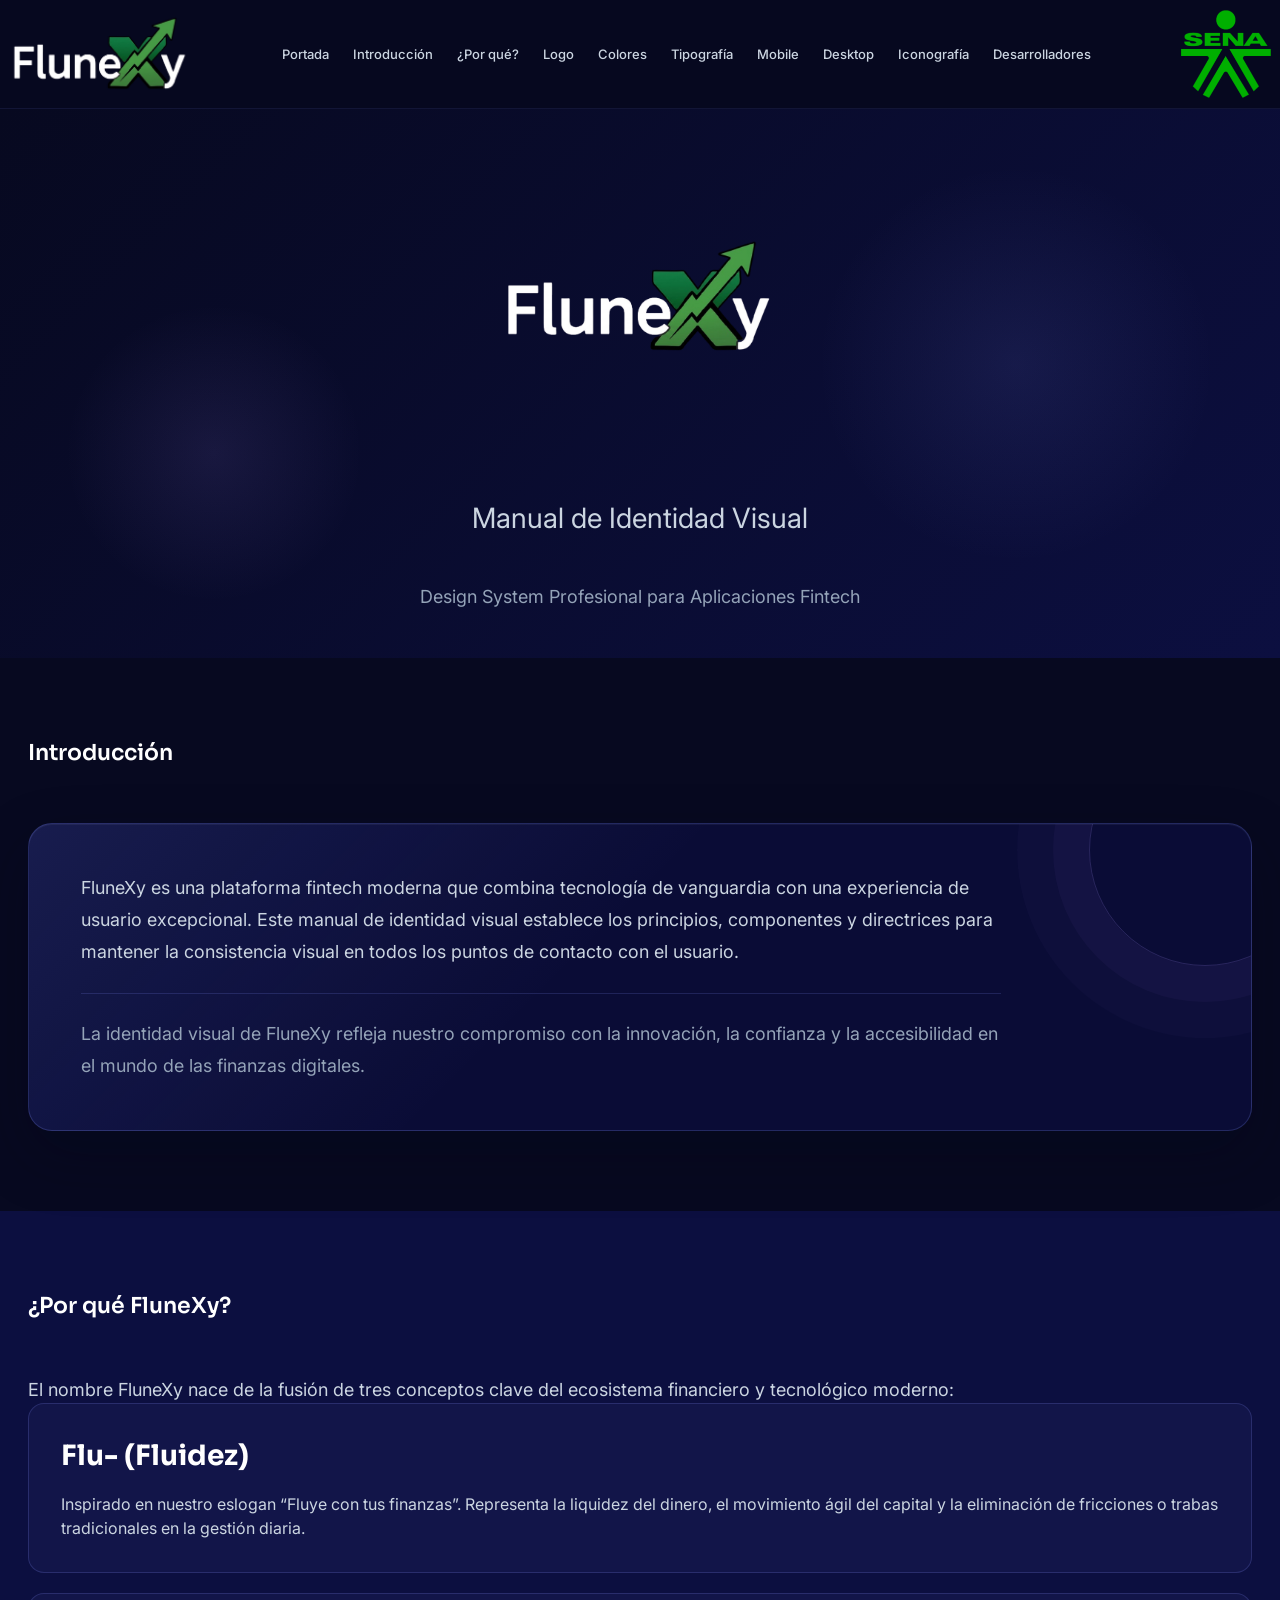
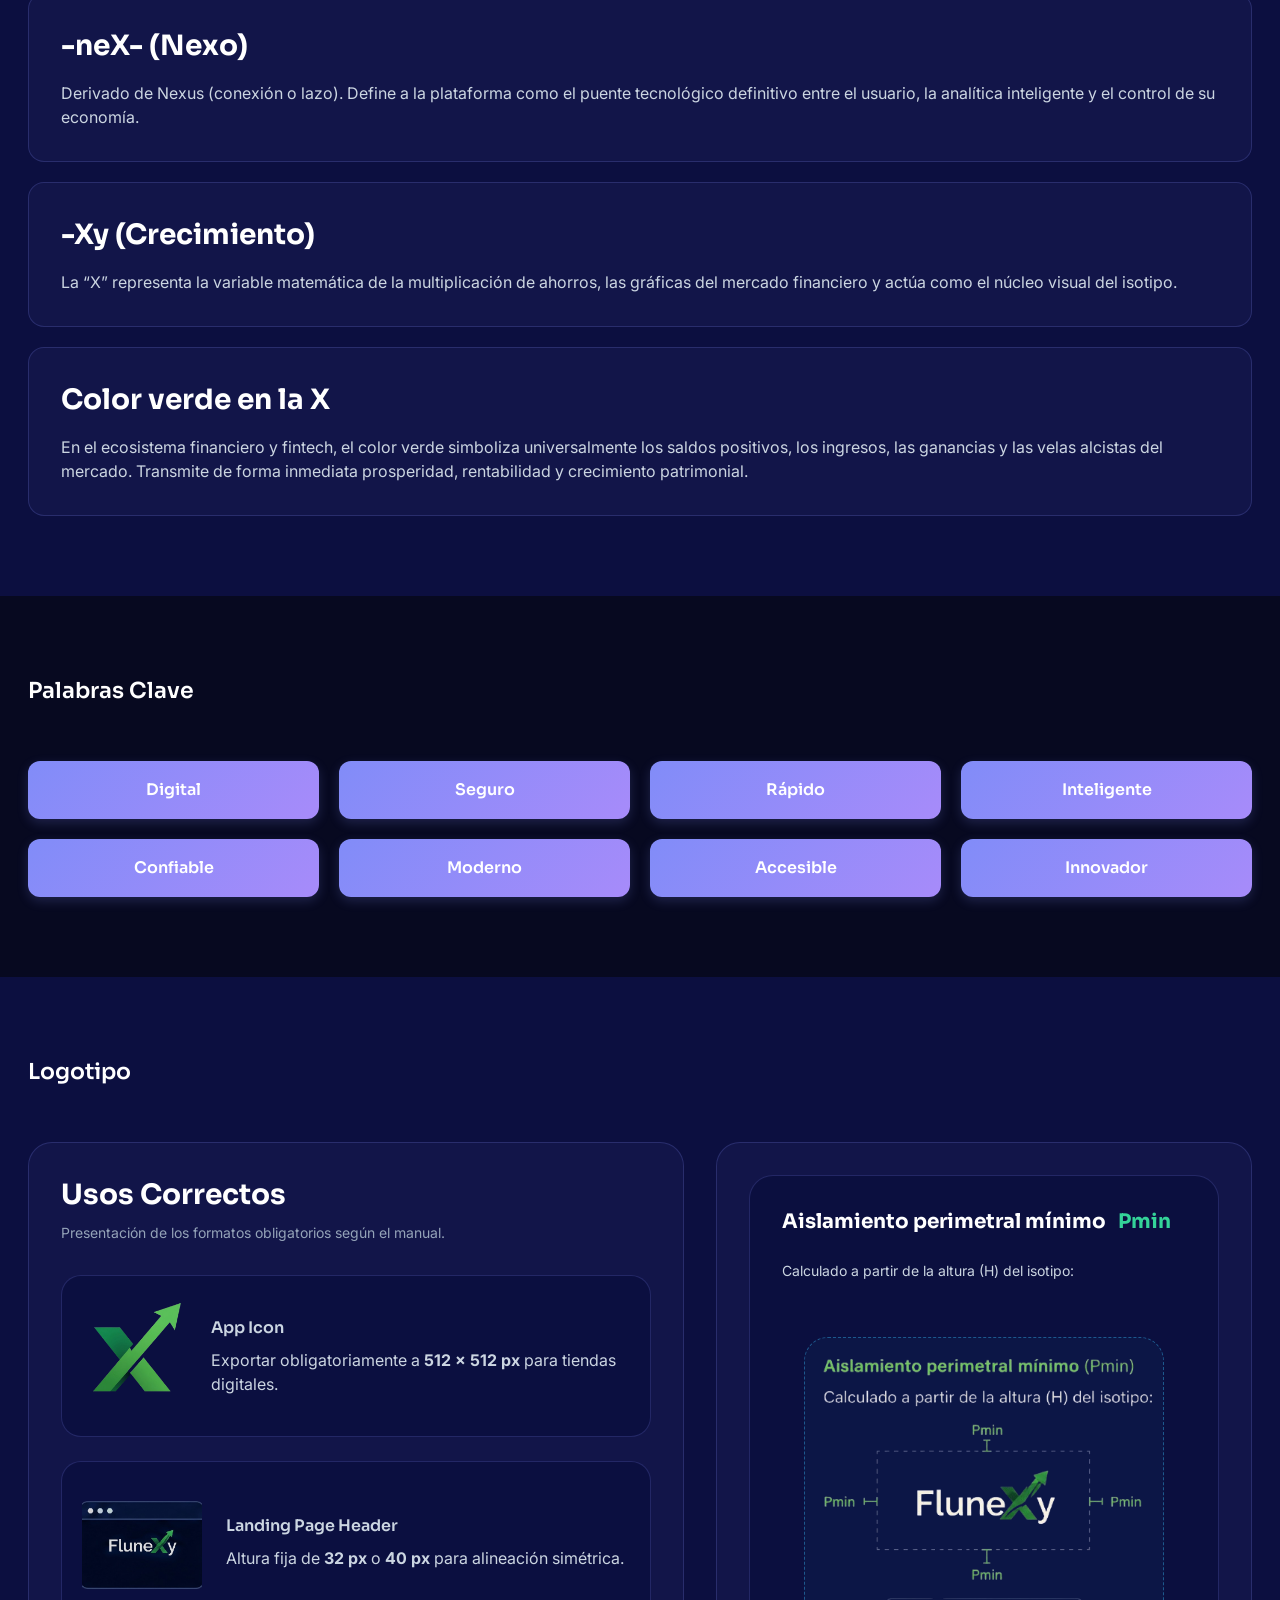
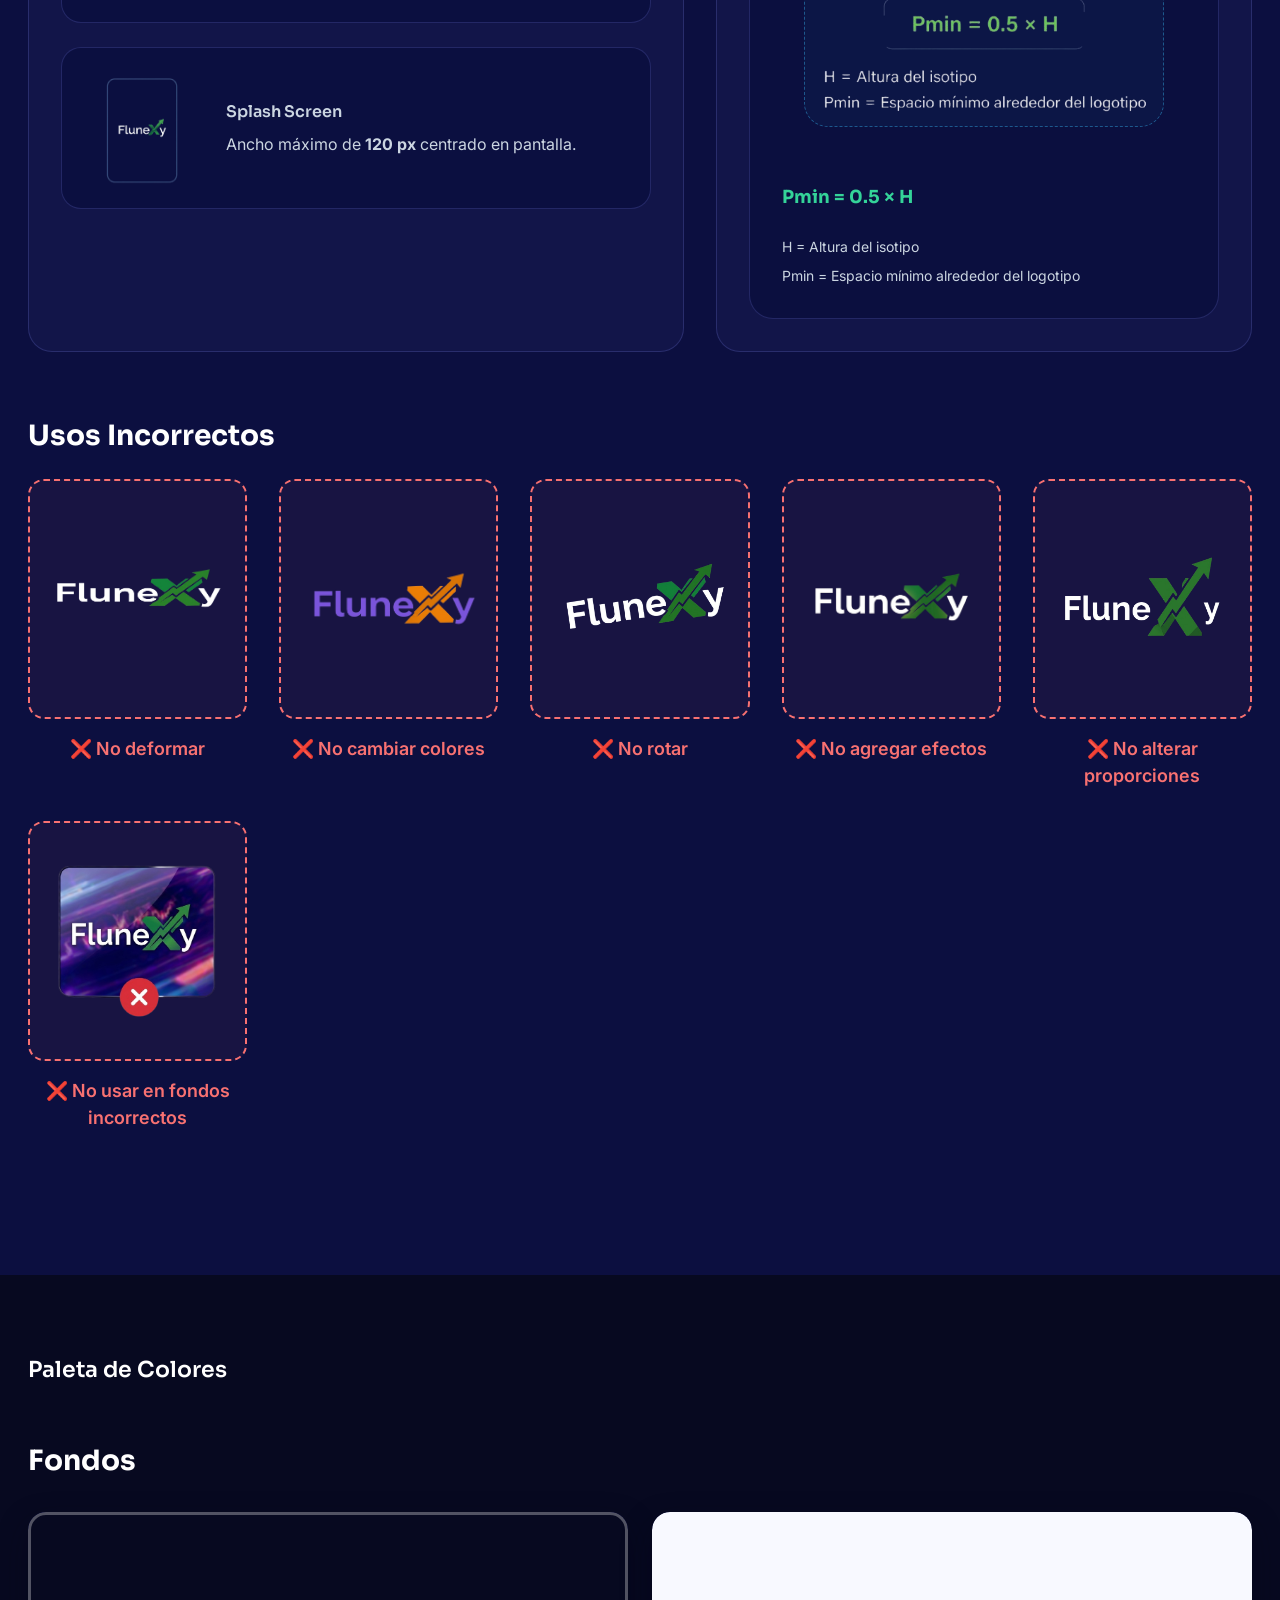
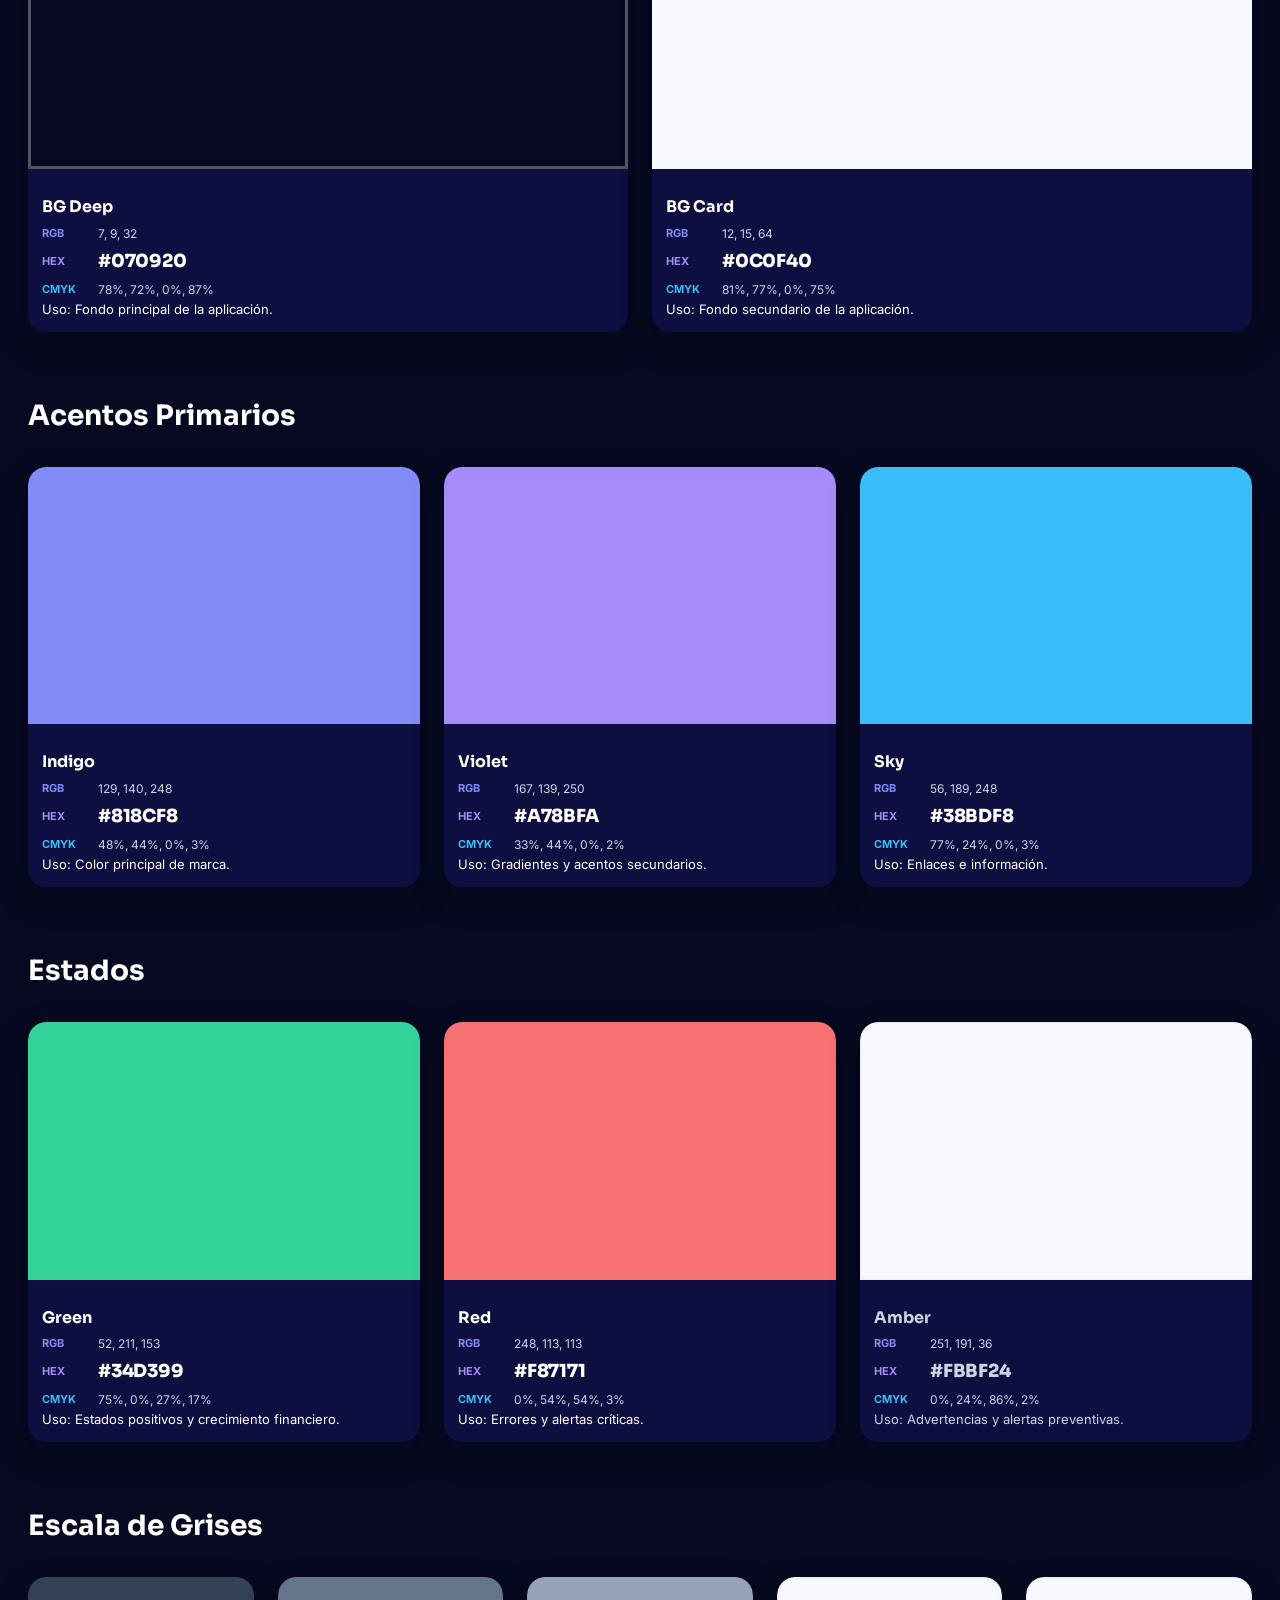
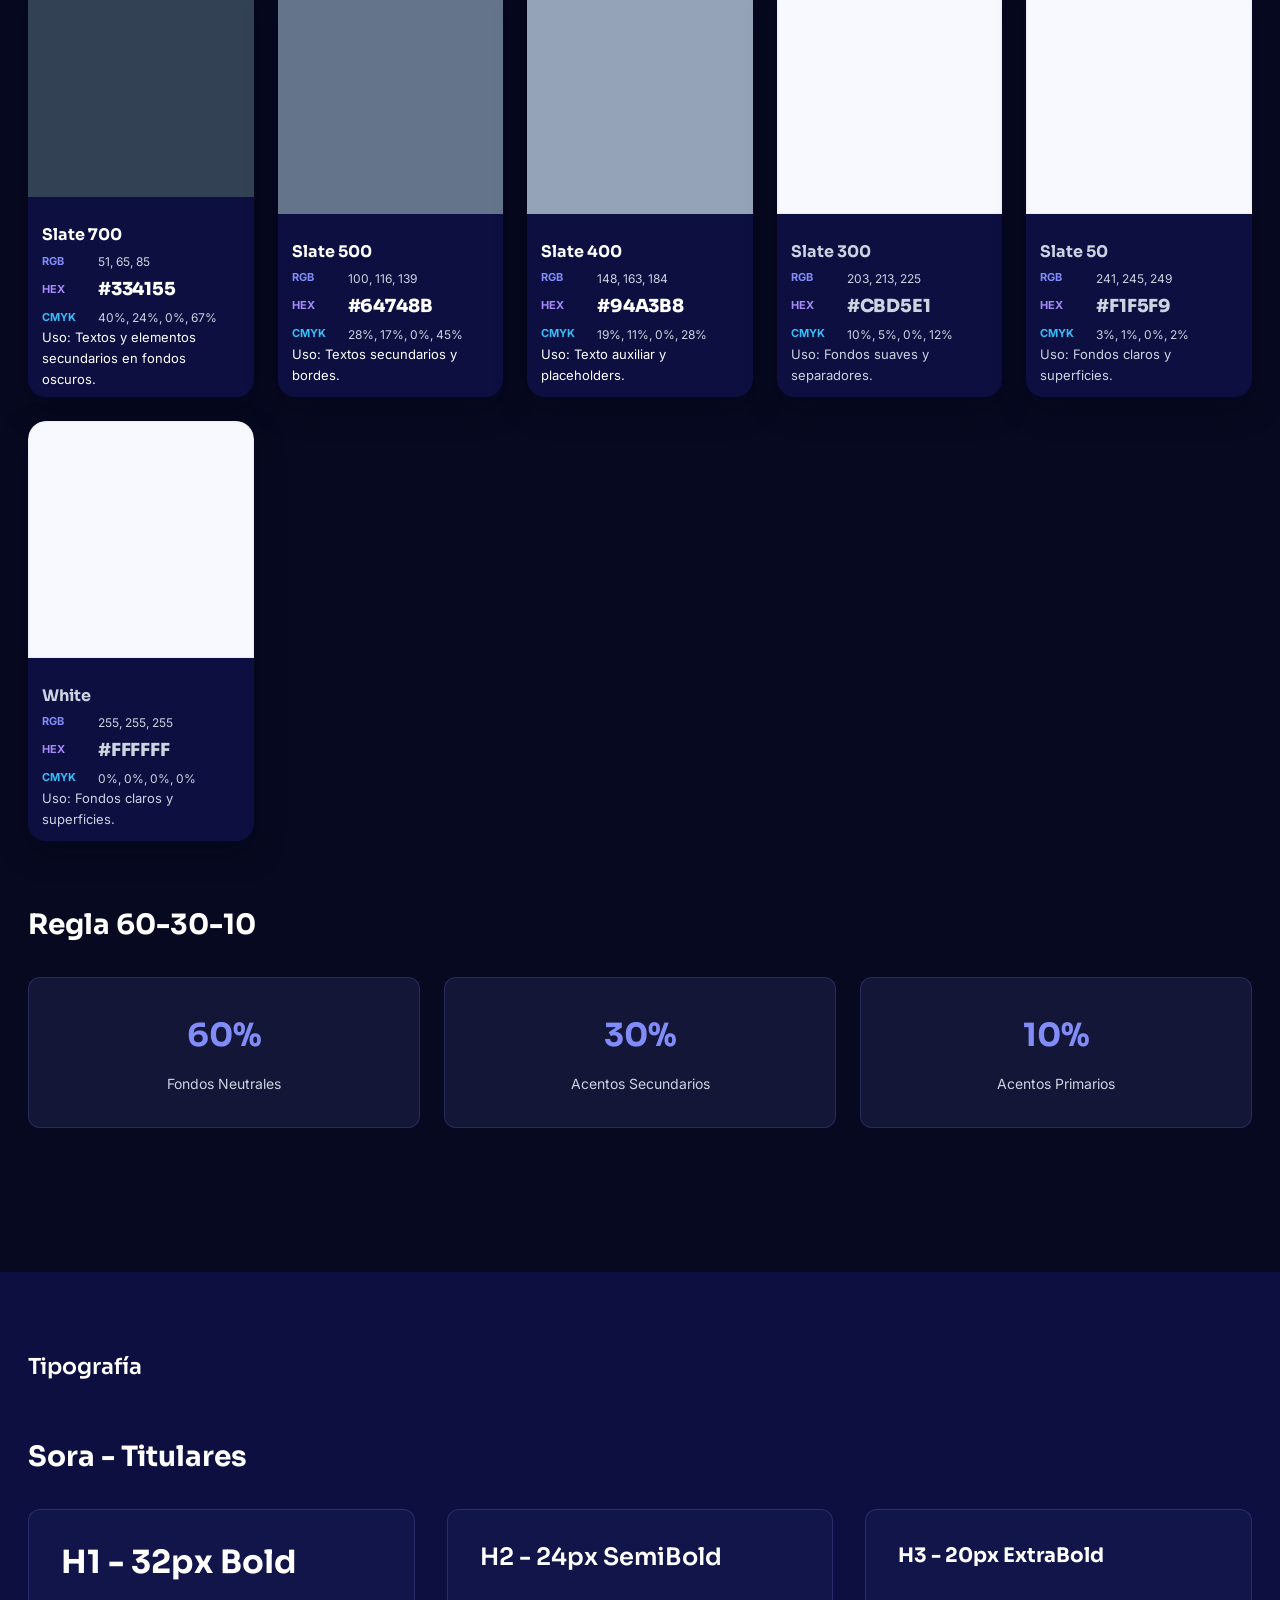
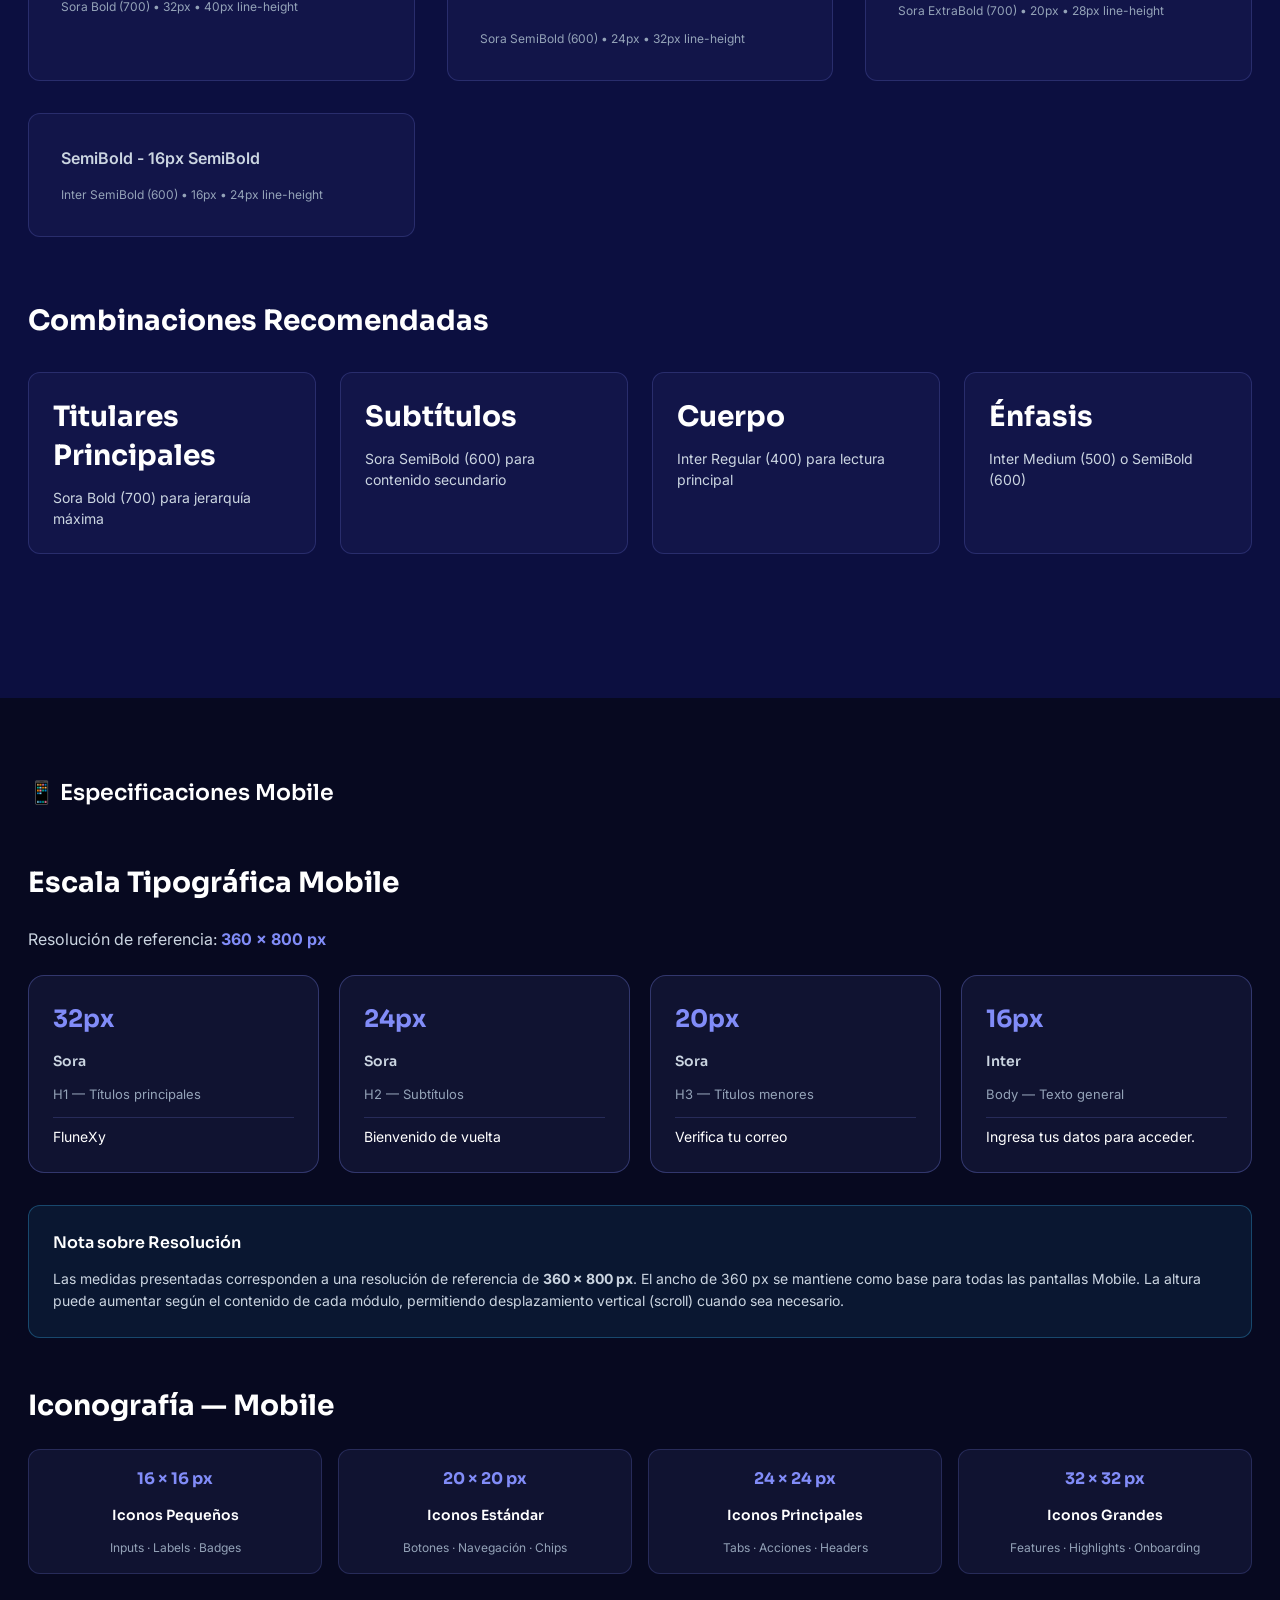
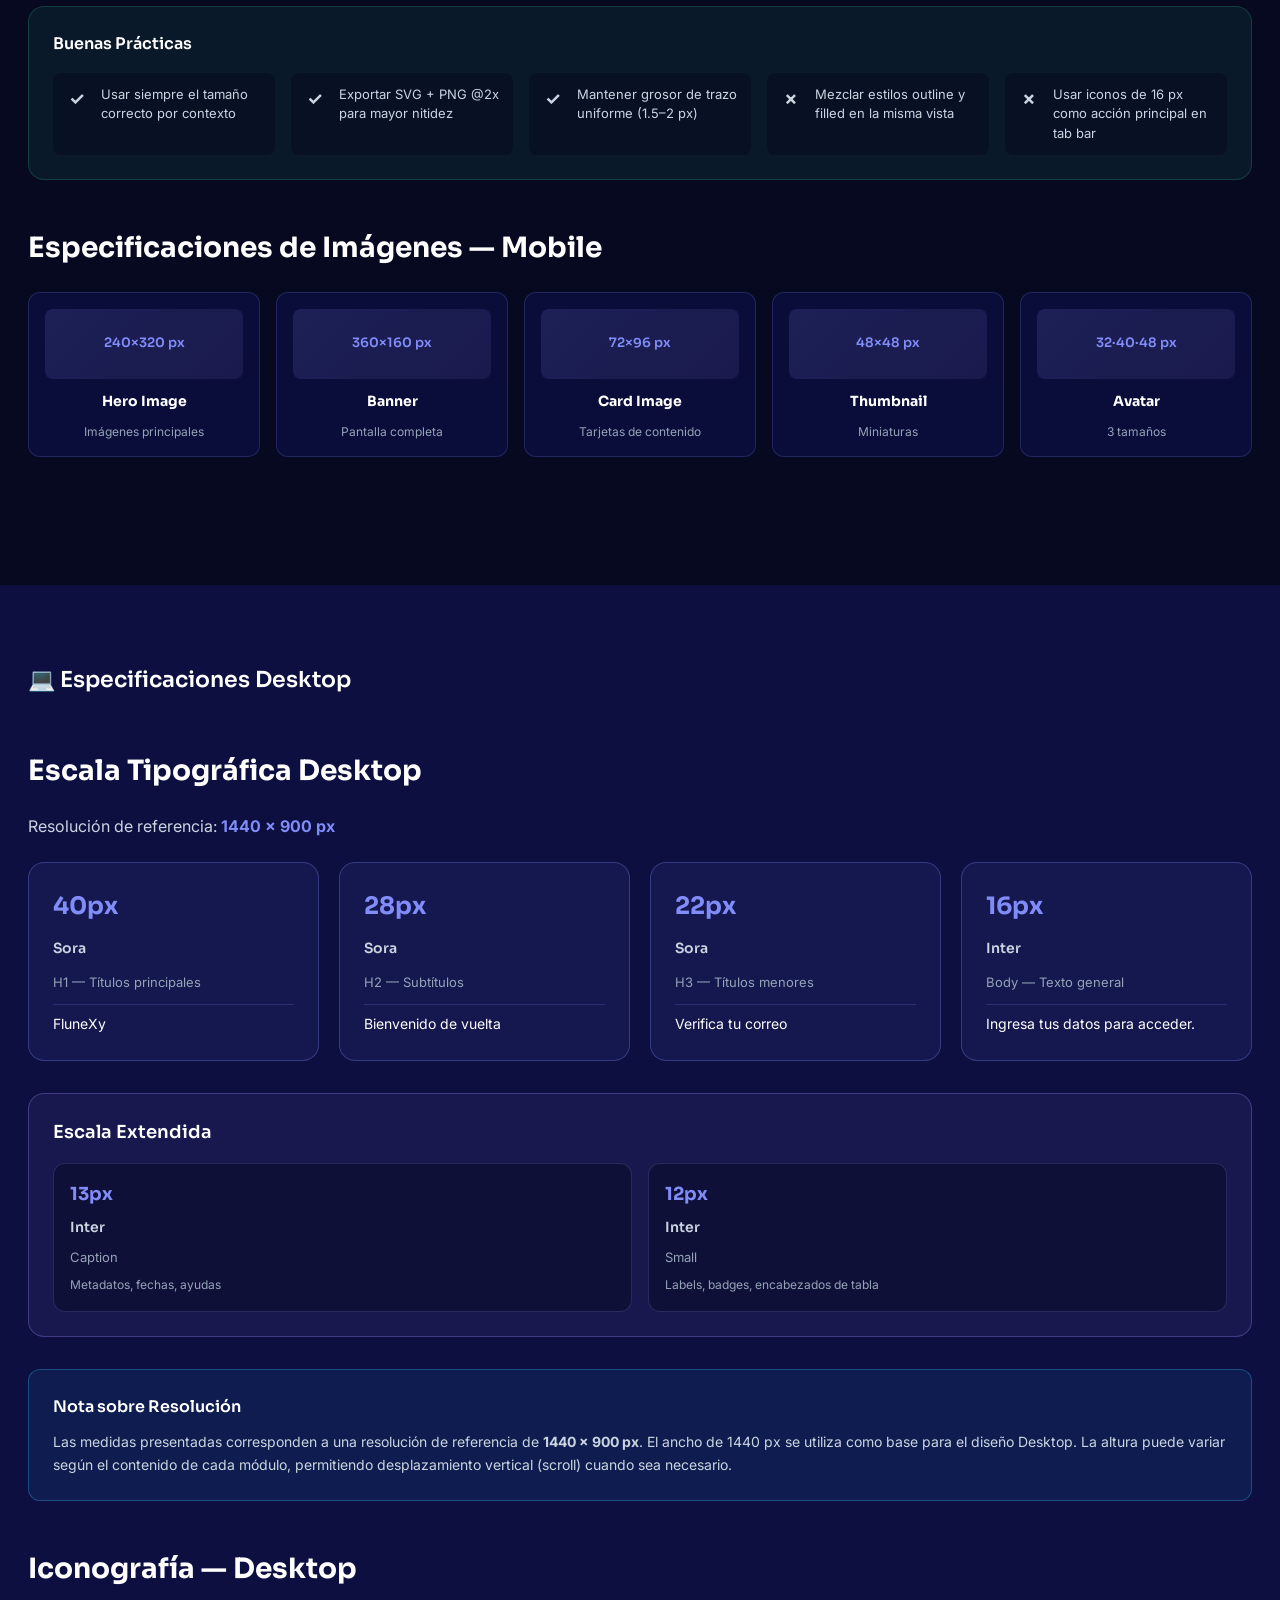
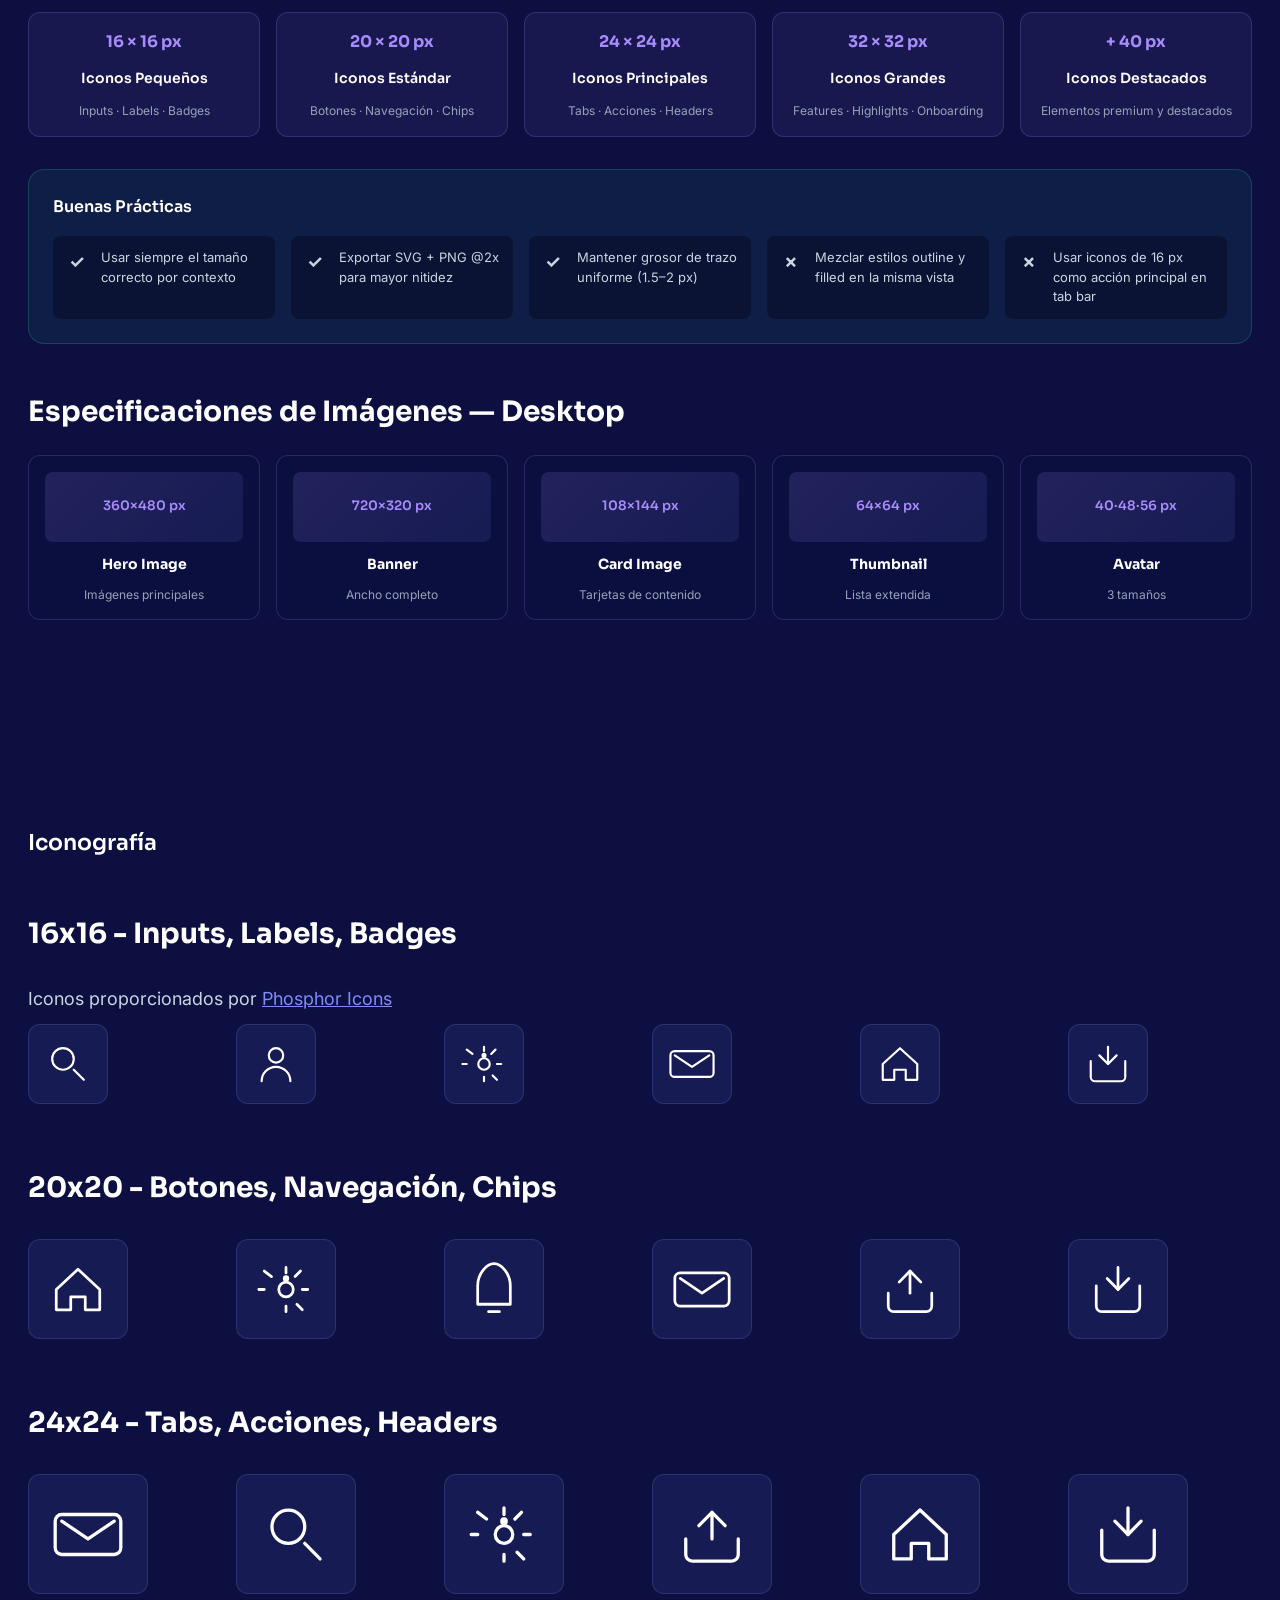
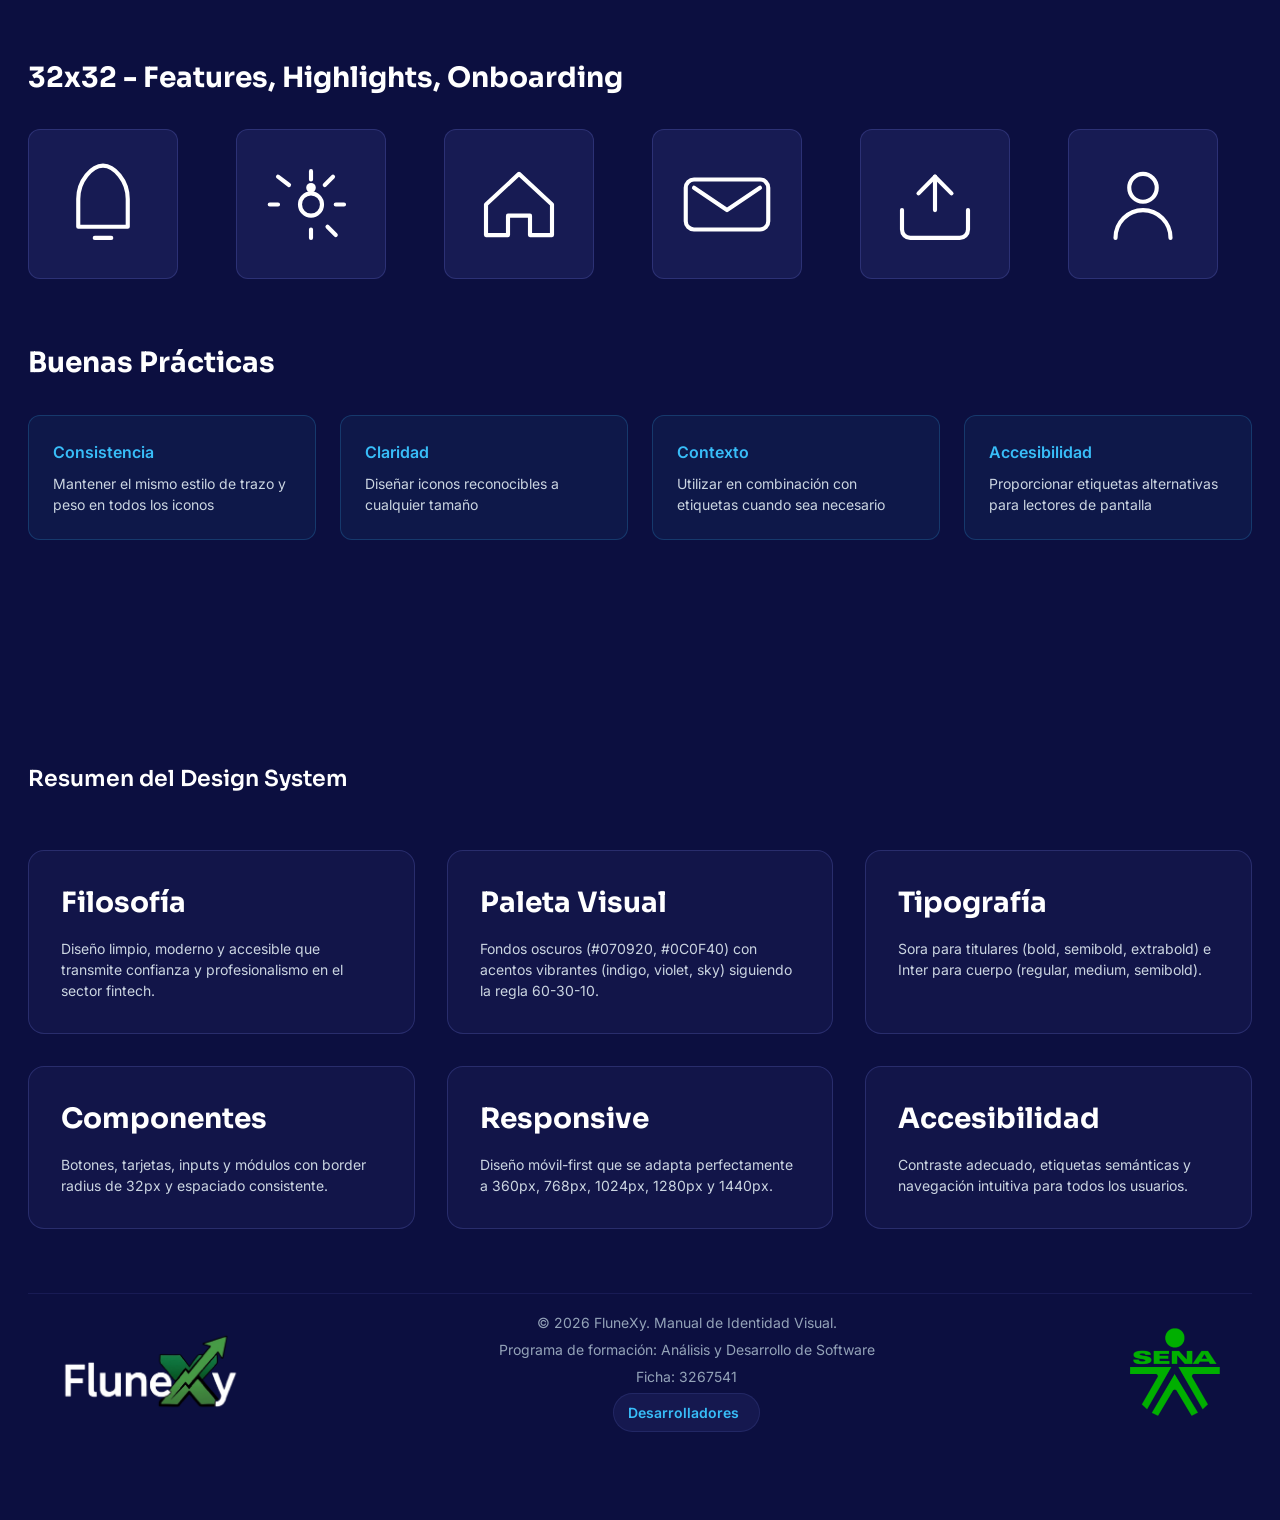
==== commit 18e54d9e: "actualizacion responsive" ====
--- a/index.html
+++ b/index.html
@@ -25,6 +25,13 @@
             height="48"
           />
         </a>
+        <input class="nav-toggle" type="checkbox" id="mobile-menu" />
+        <label class="nav-toggle-label" for="mobile-menu">
+          <span class="sr-only">Abrir menú de navegación</span>
+          <span></span>
+          <span></span>
+          <span></span>
+        </label>
         <nav class="nav-header">
           <a href="#portada">Portada</a>
           <a href="#introduccion">Introducción</a>
@@ -35,7 +42,7 @@
           <a href="#mobile">Mobile</a>
           <a href="#desktop">Desktop</a>
           <a href="#iconografia">Iconografía</a>
-          <a href="desarrolladores.html">Desarrolladores</a>
+          <a href="html/desarrolladores.html">Desarrolladores</a>
         </nav>
         <img
           class="logo-sena"
@@ -1054,7 +1061,7 @@
           <p>&copy; 2026 FluneXy. Manual de Identidad Visual.</p>
           <p>Programa de formación: Análisis y Desarrollo de Software</p>
           <p>Ficha: 3267541</p>
-          <p><a class="footer-action-link" href="desarrolladores.html">Desarrolladores <span aria-hidden="true"></span></a></p>
+          <p><a class="footer-action-link" href="html/desarrolladores.html">Desarrolladores <span aria-hidden="true"></span></a></p>
         </div>
         <img
           src="../assets/images/logoSena.png"
--- a/css/style.css
+++ b/css/style.css
@@ -177,11 +177,11 @@
 
 /* HERO SECTION */
 .hero {
-    padding: 120px 32px;
+    padding: 48px 32px;
     display: flex;
     align-items: center;
     justify-content: center;
-    min-height: 100vh;
+    min-height: 0;
     background: linear-gradient(135deg, var(--bg-deep) 0%, var(--bg-card) 100%);
     position: relative;
     overflow: hidden;
@@ -218,7 +218,7 @@
 }
 
 .logo-hero {
-    margin-bottom: 48px;
+    margin-bottom: 24px;
 }
 
 .logo-sena {
@@ -261,6 +261,52 @@
     font-size: 18px;
     line-height: 1.8;
     color: var(--slate300);
+}
+
+/* INTRODUCCIÓN */
+
+
+.intro-content {
+    position: relative;
+    overflow: hidden;
+    padding: 48px 52px;
+    border: 1px solid rgba(var(--indigo-rgb), 0.22);
+    border-radius: 24px;
+    background:
+        linear-gradient(135deg, rgba(var(--indigo-rgb), 0.12), transparent 45%),
+        rgba(var(--bg-card-rgb), 0.7);
+    box-shadow: 0 24px 60px rgba(2, 6, 23, 0.28), inset 0 1px 0 rgba(255, 255, 255, 0.05);
+}
+
+.intro-content::before {
+    content: '';
+    position: absolute;
+    top: -90px;
+    right: -70px;
+    width: 230px;
+    height: 230px;
+    border: 1px solid rgba(var(--violet-rgb), 0.2);
+    border-radius: 50%;
+    box-shadow: 0 0 0 36px rgba(var(--violet-rgb), 0.04), 0 0 0 72px rgba(var(--violet-rgb), 0.025);
+    pointer-events: none;
+}
+
+.intro-text {
+    position: relative;
+    z-index: 1;
+    max-width: 920px;
+}
+
+.intro-text p {
+    margin: 0;
+    font-size: clamp(1rem, 1.4vw, 1.125rem);
+}
+
+.intro-text p + p {
+    margin-top: 24px;
+    padding-top: 24px;
+    border-top: 1px solid rgba(var(--indigo-rgb), 0.18);
+    color: var(--slate400);
 }
 
 /* WHY GRID */
@@ -1556,7 +1602,7 @@
 .footer {
     background-color: var(--bg-card);
     border-top: 1px solid rgba(var(--indigo-rgb), 0.1);
-    padding: 48px 32px;
+    padding: 18px 32px 8px;
 }
 
 .footer-content {
@@ -1583,7 +1629,7 @@
 .footer-text {
     display: flex;
     flex-direction: column;
-    gap:15px;
+    gap: 6px;
     text-align: center;
 }
 /* Footer link styling */
@@ -1675,7 +1721,7 @@
     }
 
     .header-container {
-        padding: 12px 28px;
+        padding: 9px;
     }
 
     .nav-header {
@@ -2688,3 +2734,317 @@
         grid-template-columns: 1fr;
     }
 }
+
+/* Header y footer: ajustes responsivos finales */
+html,
+body {
+    width: 100%;
+    overflow-x: hidden;
+    overflow-x: clip;
+}
+
+.nav-toggle,
+.nav-toggle-label {
+    display: none;
+}
+
+.sr-only {
+    position: absolute;
+    width: 1px;
+    height: 1px;
+    padding: 0;
+    margin: -1px;
+    overflow: hidden;
+    clip: rect(0, 0, 0, 0);
+    white-space: nowrap;
+    border: 0;
+}
+
+@media (max-width: 1024px) {
+    .logo-main-grid {
+        grid-template-columns: minmax(0, 1fr);
+        gap: 24px;
+    }
+
+    .logo-main-panel,
+    .logo-perimeter-card,
+    .logo-card-copy {
+        min-width: 0;
+    }
+}
+
+@media (max-width: 1280px) {
+    .hero {
+        padding: 48px 28px;
+        min-height: 0;
+    }
+}
+
+@media (max-width: 1100px) {
+    .header-container {
+        display: grid;
+        grid-template-columns: minmax(0, 1fr) auto;
+        gap: 10px 20px;
+        padding: 12px 24px;
+    }
+
+    .logo-header {
+        justify-self: start;
+    }
+
+    .logo-sena {
+        justify-self: end;
+        width: 60px;
+        height: 60px;
+    }
+
+    .nav-header {
+        grid-column: 1 / -1;
+        width: 100%;
+        display: grid;
+        grid-template-columns: repeat(auto-fit, minmax(110px, 1fr));
+        gap: 8px 12px;
+        padding: 2px 0 8px;
+        overflow: visible;
+    }
+
+    .nav-header a {
+        min-width: 0;
+        width: 100%;
+        text-align: center;
+    }
+
+    .footer-content {
+        grid-template-columns: auto minmax(0, 1fr) auto;
+        gap: 20px;
+    }
+}
+
+@media (max-width: 768px) {
+    .hero {
+        padding: 40px 20px;
+        min-height: 0;
+    }
+
+    .intro-content {
+        padding: 32px;
+        border-radius: 20px;
+    }
+
+    .intro-content::before {
+        top: -110px;
+        right: -110px;
+        transform: scale(0.8);
+    }
+
+    .intro-text p + p {
+        margin-top: 20px;
+        padding-top: 20px;
+    }
+
+    .header-container {
+        grid-template-columns: minmax(0, 1fr) auto auto;
+        padding: 10px 20px;
+    }
+
+    .logo-header img {
+        height: 56px;
+        max-height: 56px;
+    }
+
+    .logo-sena {
+        width: 52px;
+        height: 52px;
+    }
+
+    .nav-toggle {
+        position: absolute;
+        opacity: 0;
+        pointer-events: none;
+    }
+
+    .nav-toggle-label {
+        display: flex;
+        flex-direction: column;
+        justify-content: center;
+        gap: 5px;
+        width: 42px;
+        height: 42px;
+        padding: 10px;
+        border: 1px solid rgba(var(--indigo-rgb), 0.35);
+        border-radius: 10px;
+        cursor: pointer;
+    }
+
+    .nav-toggle-label > span:not(.sr-only) {
+        display: block;
+        width: 100%;
+        height: 2px;
+        border-radius: 999px;
+        background: var(--white);
+        transition: transform 0.2s ease, opacity 0.2s ease;
+    }
+
+    .nav-header {
+        display: none;
+        grid-template-columns: repeat(2, minmax(0, 1fr));
+        gap: 10px;
+        margin-top: 2px;
+        padding: 14px;
+        border: 1px solid rgba(var(--indigo-rgb), 0.22);
+        border-radius: 16px;
+        background: rgba(var(--bg-card-rgb), 0.98);
+        box-shadow: 0 16px 32px rgba(0, 0, 0, 0.25);
+    }
+
+    .nav-toggle:checked ~ .nav-header {
+        display: grid;
+    }
+
+    .nav-header a {
+        display: flex;
+        align-items: center;
+        justify-content: space-between;
+        min-height: 46px;
+        padding: 10px 12px;
+        border: 1px solid rgba(var(--indigo-rgb), 0.16);
+        border-radius: 10px;
+        background: rgba(var(--indigo-rgb), 0.08);
+        color: var(--slate300);
+        font-size: 13px;
+        font-weight: 600;
+        line-height: 1.2;
+        text-align: left;
+    }
+
+    .nav-header a::after {
+        content: '>';
+        margin-left: 8px;
+        color: var(--indigo);
+        font-size: 20px;
+        line-height: 1;
+    }
+
+    .nav-header a:hover,
+    .nav-header a:focus-visible {
+        border-color: rgba(var(--indigo-rgb), 0.5);
+        background: rgba(var(--indigo-rgb), 0.16);
+        color: var(--white);
+    }
+
+    .nav-toggle:checked + .nav-toggle-label > span:not(.sr-only):nth-child(3) {
+        opacity: 0;
+    }
+
+    .nav-toggle:checked + .nav-toggle-label > span:not(.sr-only):nth-child(2) {
+        transform: translateY(7px) rotate(45deg);
+    }
+
+    .nav-toggle:checked + .nav-toggle-label > span:not(.sr-only):nth-child(4) {
+        transform: translateY(-7px) rotate(-45deg);
+    }
+
+    .nav-header a {
+        font-size: 13px;
+    }
+
+    .footer {
+        padding: 16px 20px 8px;
+    }
+
+    .footer-content {
+        grid-template-columns: 1fr;
+        justify-items: center;
+        gap: 16px;
+        text-align: center;
+    }
+
+    .footer-text {
+        align-items: center;
+        gap: 8px;
+    }
+
+    .footer-logo-flunexy,
+    .footer-logo-sena {
+        width: auto;
+        height: 64px;
+        max-height: 64px;
+    }
+}
+
+@media (max-width: 480px) {
+    .hero {
+        padding: 32px 16px;
+        min-height: 0;
+    }
+
+    .intro-content {
+        padding: 24px 20px;
+        border-radius: 16px;
+    }
+
+    .intro-text p {
+        font-size: 15px;
+        line-height: 1.7;
+    }
+
+    .header-container {
+        padding: 8px 16px;
+        gap: 8px 12px;
+    }
+
+    .logo-header img {
+        height: 46px;
+        max-height: 46px;
+    }
+
+    .logo-sena {
+        width: 44px;
+        height: 44px;
+    }
+
+    .nav-toggle-label {
+        width: 38px;
+        height: 38px;
+        padding: 9px;
+    }
+
+    .nav-header {
+        grid-template-columns: 1fr;
+        gap: 8px;
+        padding: 12px;
+    }
+
+    .nav-header a {
+        font-size: 12px;
+        min-height: 42px;
+    }
+
+    .footer {
+        padding: 14px 16px 6px;
+    }
+
+    .footer-content p {
+        font-size: 13px;
+    }
+
+    .footer-logo-flunexy,
+    .footer-logo-sena {
+        height: 56px;
+        max-height: 56px;
+    }
+}
+
+/* Iconografía centrada en pantallas móviles */
+@media (max-width: 768px) {
+    .icons-grid-16,
+    .icons-grid-20,
+    .icons-grid-24,
+    .icons-grid-32 {
+        justify-items: center;
+    }
+
+    .icon-box {
+        margin-inline: auto;
+    }
+}
